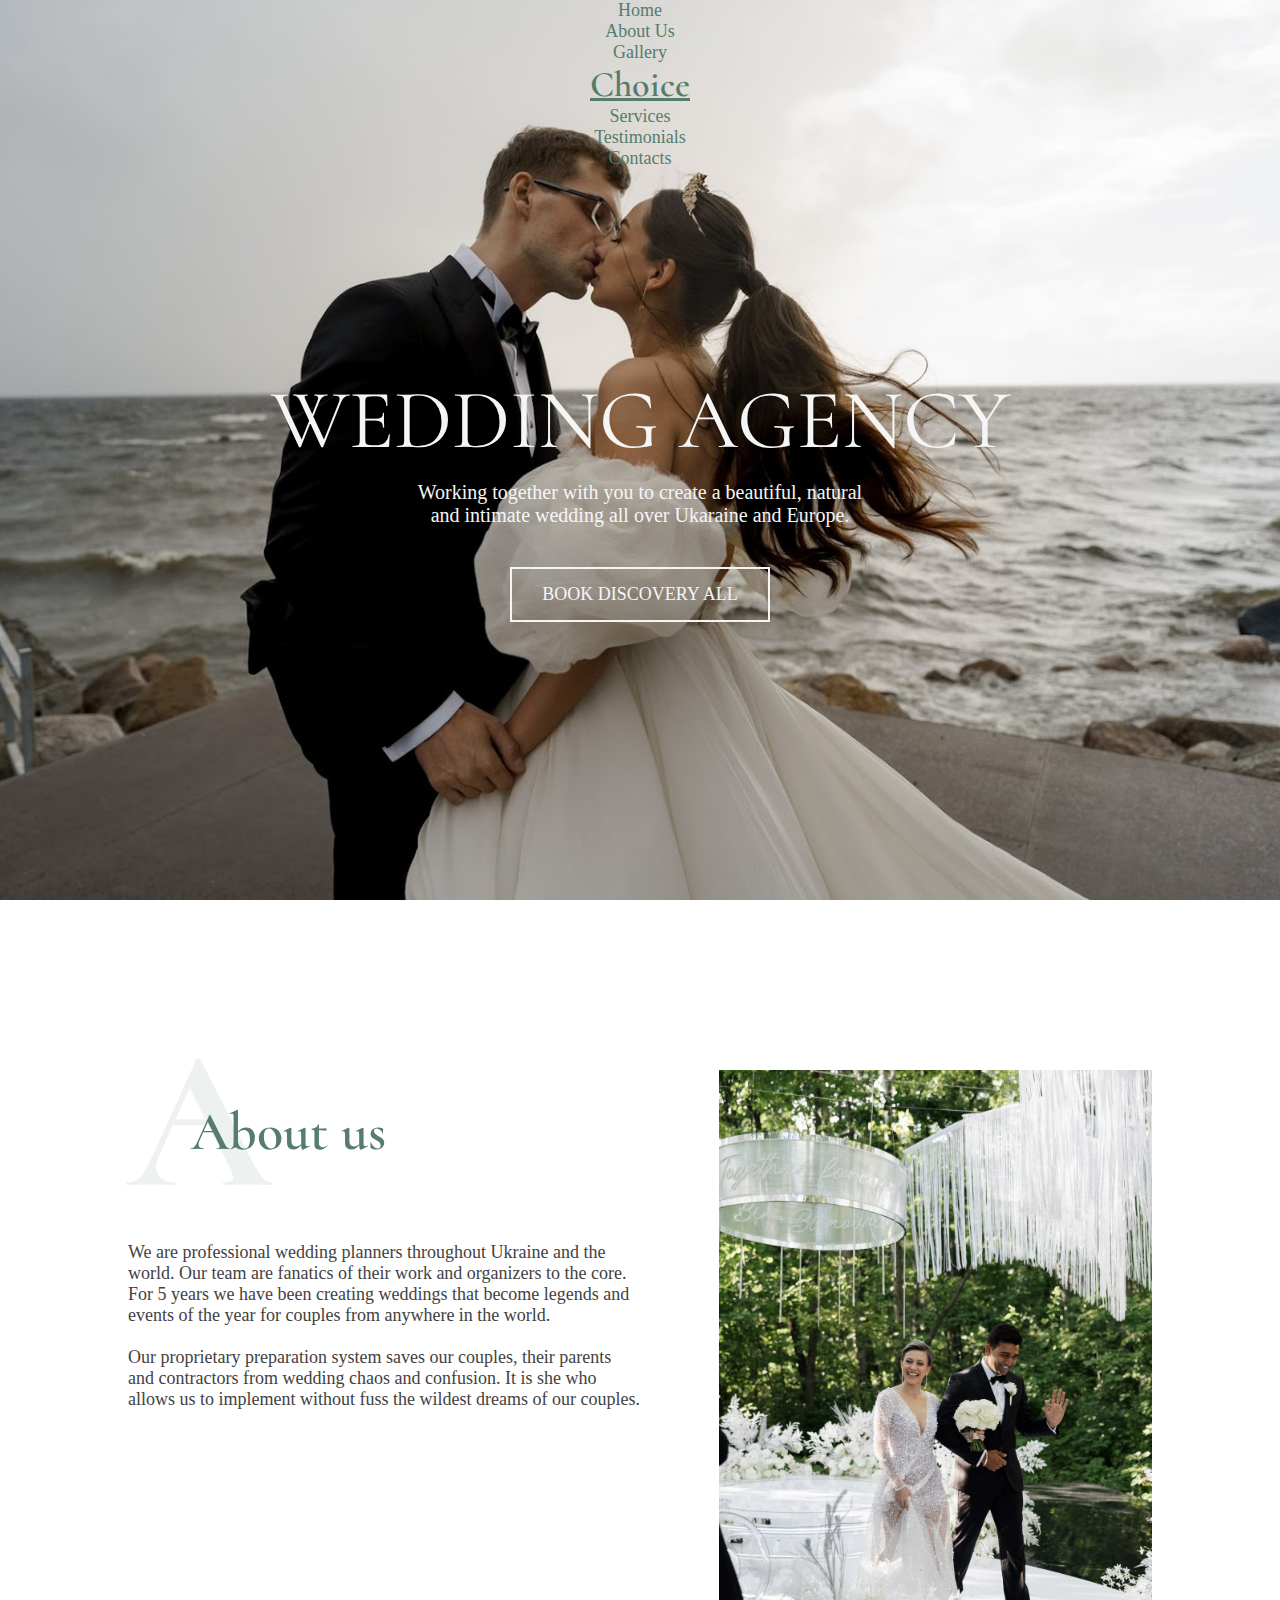
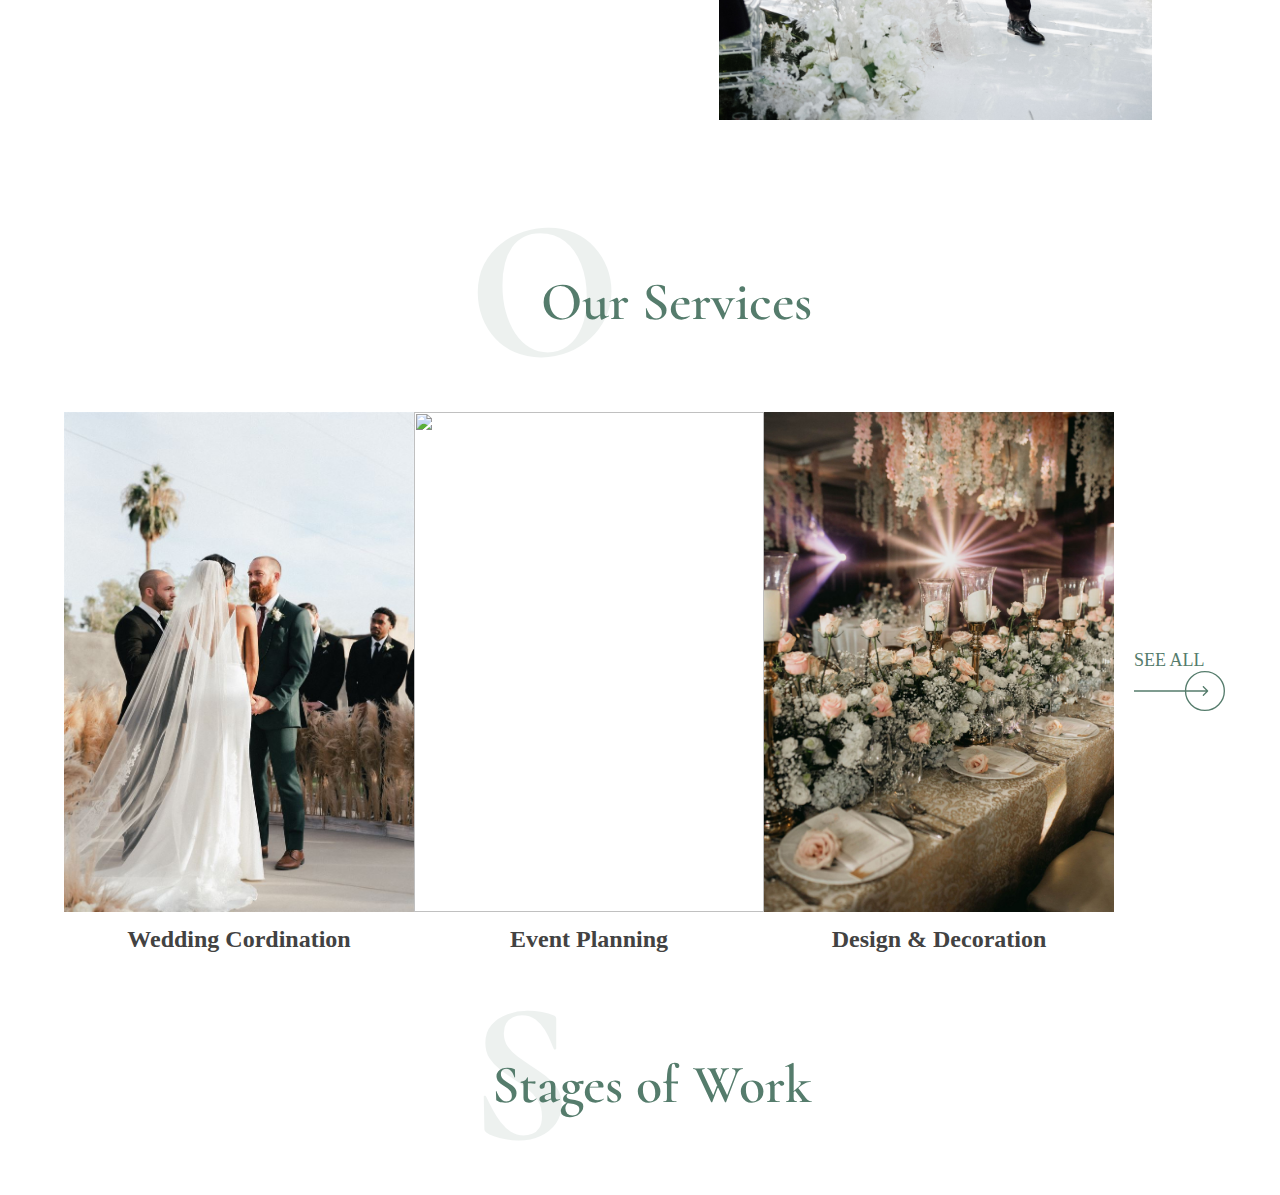
==== index.html @ e8339a35 "services section added" ====
<!DOCTYPE html>
<html lang="en">

<head>
    <meta charset="UTF-8">
    <meta http-equiv="X-UA-Compatible" content="IE=edge">
    <meta name="viewport" content="width=device-width, initial-scale=1.0">
    <link href="https://cdn.jsdelivr.net/npm/bootstrap@5.3.0-alpha2/dist/css/bootstrap.min.css" rel="stylesheet"
        integrity="sha384-aFq/bzH65dt+w6FI2ooMVUpc+21e0SRygnTpmBvdBgSdnuTN7QbdgL+OapgHtvPp" crossorigin="anonymous">
    <!-- Proxima Nova reference. -->
    <link rel="icon" type="image/x-icon" href="images/favicon.ico"> 
    <link href="https://use.typekit.net/emv3zbo.css" rel="stylesheet" crossorigin="anonymous">
    <link rel="stylesheet" href="style.css">
    <title>Choice</title>
</head>

<body>

    <!-- -------  Header  ------- -->
    <div class="header">
        <nav class="navbar navbar-expand bg-white d-flex justify-content-around">
            <ul class="navbar-nav ">
                <li class="nav-item"><a href="" class="nav-link">Home</a></li>
                <li class="nav-item"><a href="" class="nav-link">About Us</a></li>
                <li class="nav-item"><a href="" class="nav-link">Gallery</a></li>
            </ul>
            <a href="" class="navbar-brand h1 m-0">Choice</a>
            <ul class="navbar-nav">
                <li class="nav-item"><a href="" class="nav-link">Services</a></li>
                <li class="nav-item"><a href="" class="nav-link">Testimonials</a></li>
                <li class="nav-item"><a href="" class="nav-link">Contacts</a></li>
            </ul>
        </nav>
        <div class="textbox">
            <p class="textbox-header">WEDDING AGENCY</p>
            <p class="textbox-p">Working together with you to create a beautiful, natural and intimate wedding all over Ukaraine and Europe.</p>
            <button class="textbox-btn">BOOK DISCOVERY ALL</button>
        </div>
    </div>



    
    <!-- -------  About Us  ------- -->
    <div class="about-us">
        <div class="about-text">
            <div class="about-header">
                <span class="span-h1">A</span>
                <span class="span-text">About us</span>
            </div>
            <div class="about-info">
                <p>We are professional wedding planners throughout Ukraine and the world. Our team are fanatics of their work and organizers to the core. For 5 years we have been creating weddings that become legends and events of the year for couples from anywhere in the world.
                    <br><br>Our proprietary preparation system saves our couples, their parents and contractors from wedding chaos and confusion. It is she who allows us to implement without fuss the wildest dreams of our couples.</p>
            </div>
        </div>
        <img src="/images/about-us.jpg">
    </div>


    <!-- -------  Our Services  ------- -->
    <div class="services">
        <div class="services-text ">
            <div class="services-header">
                <span class="span-h1">O</span>
                <span class="span-text">Our Services</span>
            </div>
        </div>
        <div class="services-types">
            <div class="services-cols">
                <img class="services-img" src="images/cordination.jpg">
                <p>Wedding Cordination</p>
            </div>
            <div class="services-cols">
                <img class="services-img" src="images/eventplan.jpg">
                <p>Event Planning</p>
            </div>
            <div class="services-cols">
                <img class="services-img" src="images/decor.jpg">
                <p>Design & Decoration</p>
            </div>
            <div class="services-cols">
                <div>
                    <a href="">SEE ALL
                    <img class="next-btn" src="images/right-arrow.svg">    
                    </a>
                </div>
            </div>
        </div>
    </div>


    <!-- -------  Work Stages  ------- -->
    <div class="workstages">
        <div class="services-text ">
            <div class="services-header">
                <span class="span-h1">S</span>
                <span class="span-text">Stages of Work</span>
            </div>
        </div>
    </div>

</body>

</html>
---- style.css ----
@import url('https://fonts.googleapis.com/css2?family=Cormorant:ital,wght@0,400;0,500;0,600;1,400&display=swap');

*{
    margin: 0;
    padding: 0;
}

:root{
    --primary-color: #557C6C;
    --secondary-color: #424242;
    --primary-font: Cormorant;
    --secondary-font: proxima nova;

}

.header{
    width: 100%;
    background-image: url(images/banner.jpg);
    background-color: whitesmoke;
    min-height: 100vh;
    background-position: center;
    background-size: cover;
    /* position: absolute; */
}

.navbar{
    text-align: center;
    padding-top: 0;
    padding-bottom: 0;
}

.navbar-brand{
    font-family: var(--primary-font);
    font-size: 36px;
    font-weight: 600;
    color: var(--primary-color);
}

.nav-item{
    padding-left: 30px;
    padding-right: 30px;
}

.nav-link{
    text-decoration: none;
    font-size: 18px;
    font-weight: 500;
    color: var(--primary-color);
    font-family: var(--secondary-font);
    padding-left: 0;
    padding-right: 0;
}

.nav-link:hover{
    color: var(--secondary-color);
}

.textbox{
    color: whitesmoke;
    margin-top: 200px;
    text-align: center;
}

.textbox-header{
    font-family: var(--primary-font);
    font-size: 84px;
    margin-bottom: 10px;
}

.textbox-p{
    width: 35%;
    margin: 0 auto;
    font-family: var(--secondary-font);
    font-weight: 400;
    font-size: 20px;
    margin-bottom: 10px;
}

.textbox-btn{
    color: whitesmoke;
    border: 2px solid whitesmoke;
    box-sizing: border-box;
    padding: 15px 30px;
    font-family: var(--secondary-font);
    font-size: 18px;
    background: transparent;
    margin-top: 30px;
    transition: 0.5s ease;
    cursor: pointer;
} 

.textbox-btn:hover{
    background-color: var(--primary-color);
    border: var(--primary-color);
    box-shadow: none;
}

.about-us{
    width: 80%;
    margin: auto;
    padding-top: 100px;
    display: flex;
    justify-content: space-between;
}

.about-text{
    width: 50%;
}

.about-us img{
    height: 650px;
    width: auto;
    margin-top: 70px;
}


.about-header{
    display: flex;
    align-items: center;
}

.span-h1{
    margin-bottom: 0;
    font-family: var(--primary-font);
    color: var(--primary-color);
    font-size: 200px;
    font-weight: bold;
    position: relative;
    margin: 0;
    opacity: 0.1;
}

.span-text{
    font-family: var(--primary-font);
    font-size: 54px;
    font-weight: 600;
    color: var(--primary-color);
    margin-left: -80px;
    padding-top: 20px;
}

.about-info{
    font-family: var(--secondary-font);
    color: var(--secondary-color);
    font-size: 18px;
}




.services{
    width: 90%;
    margin: auto;
    padding-top: 50px;
    text-align: center;
}

.services-text{
    width: 100%;
    /* text-align: center;
    /* margin: auto;
    display: block; */ 
}

.services-header{
    display: flex;
    /* text-align: center;  */
    align-items: center;
    justify-content: center;
}

.services-types{
    display: flex;
    align-items: center;
    justify-content: space-between;
}

.services-cols p{
    margin-top: 10px;
    font-size: 24px;
    font-weight: 600;
    color: var(--secondary-color);
    font-family: var(--secondary-font);
}

.services-img{
    height: 500px;
    width: 350px;
}

.services-cols div{
    display: flex;
    align-items: center;
    justify-content: space-between;
    transition: 1s;
}

.services-cols div a{
    text-decoration: none;
    font-family: var(--secondary-color);
    font-weight: 500;
    color: var(--primary-color);
    font-size: 18px;
    margin: 0;
}

.next-btn{
    height: 40px;
    padding-left: 20px;
}
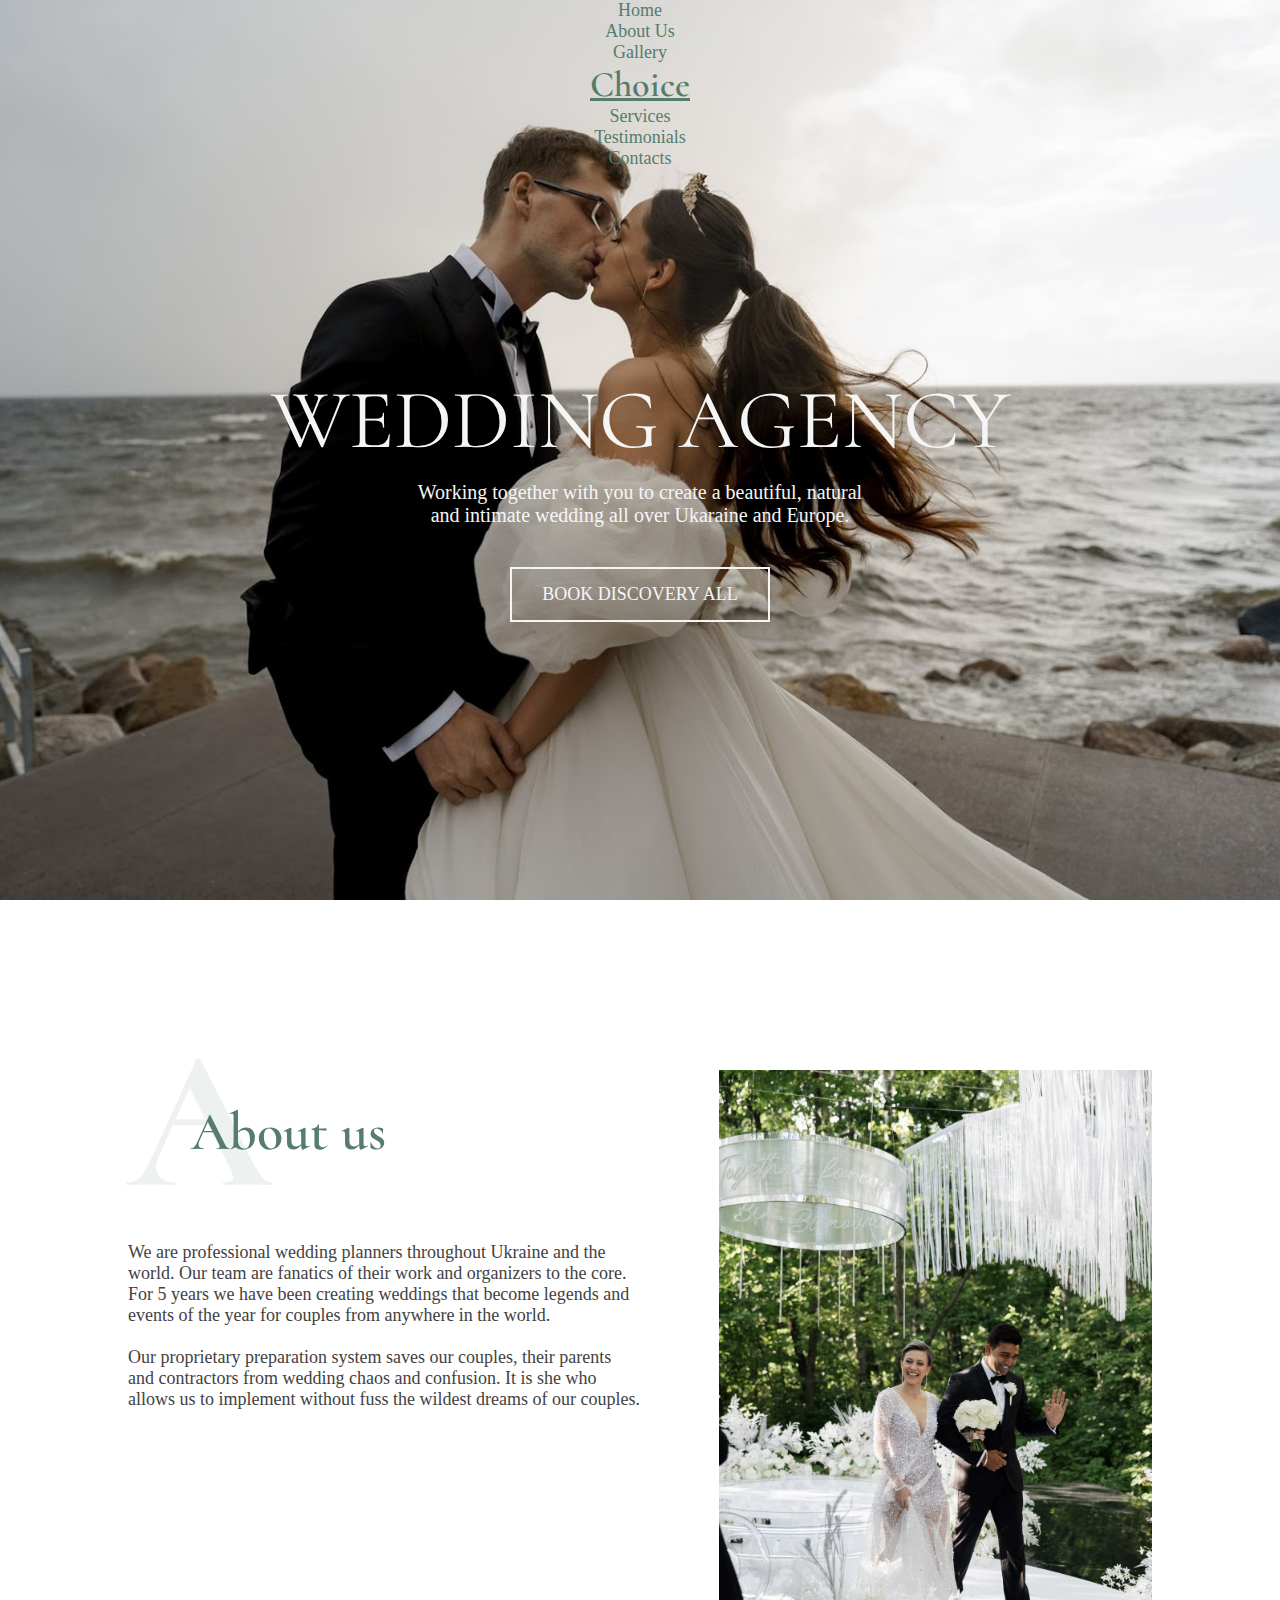
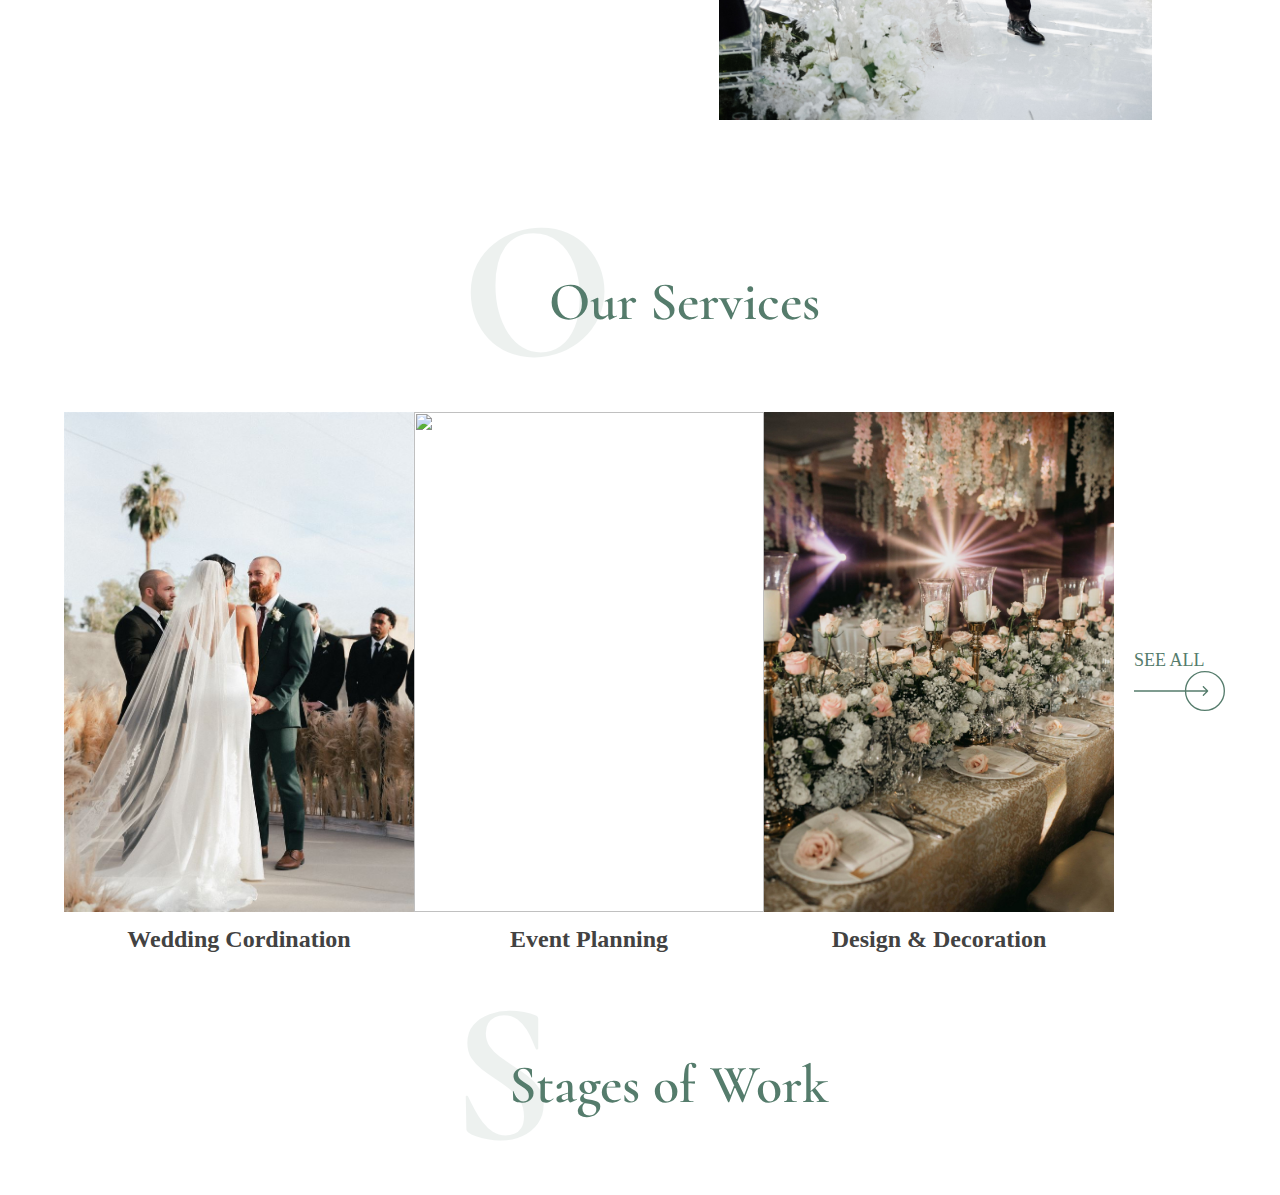
==== commit 5ed82d2f: "service section updated" ====
--- a/index.html
+++ b/index.html
@@ -62,7 +62,7 @@
         <div class="services-text ">
             <div class="services-header">
                 <span class="span-h1">O</span>
-                <span class="span-text">Our Services</span>
+                <span class="services-span-text">Our Services</span>
             </div>
         </div>
         <div class="services-types">
@@ -94,7 +94,7 @@
         <div class="services-text ">
             <div class="services-header">
                 <span class="span-h1">S</span>
-                <span class="span-text">Stages of Work</span>
+                <span class="workstage-span-text">Stages of Work</span>
             </div>
         </div>
     </div>
--- a/style.css
+++ b/style.css
@@ -169,6 +169,15 @@
     justify-content: center;
 }
 
+.services-span-text{
+    font-family: var(--primary-font);
+    font-size: 54px;
+    font-weight: 600;
+    color: var(--primary-color);
+    margin-left: -65px;
+    padding-top: 20px;
+}
+
 .services-types{
     display: flex;
     align-items: center;
@@ -210,3 +219,12 @@
 }
 
 
+
+.workstage-span-text{
+    font-family: var(--primary-font);
+    font-size: 54px;
+    font-weight: 600;
+    color: var(--primary-color);
+    margin-left: -45px;
+    padding-top: 20px;
+}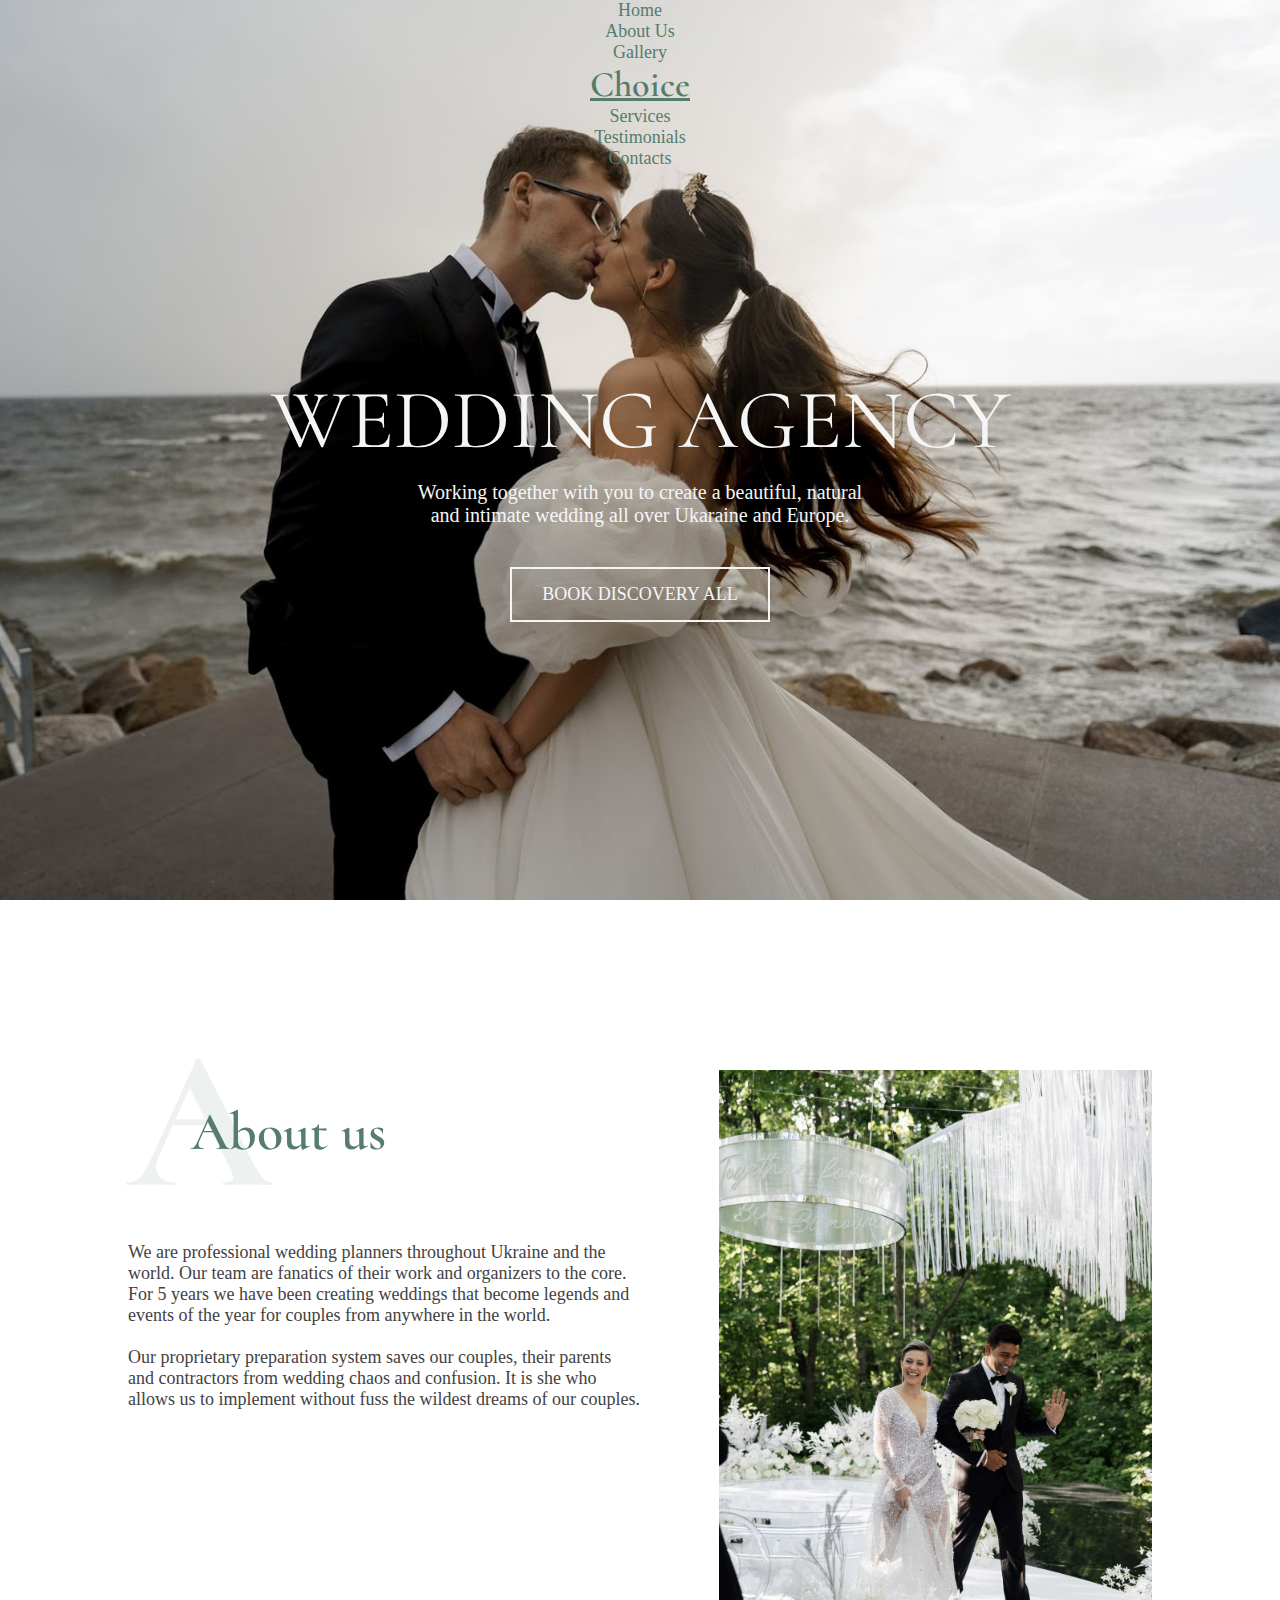
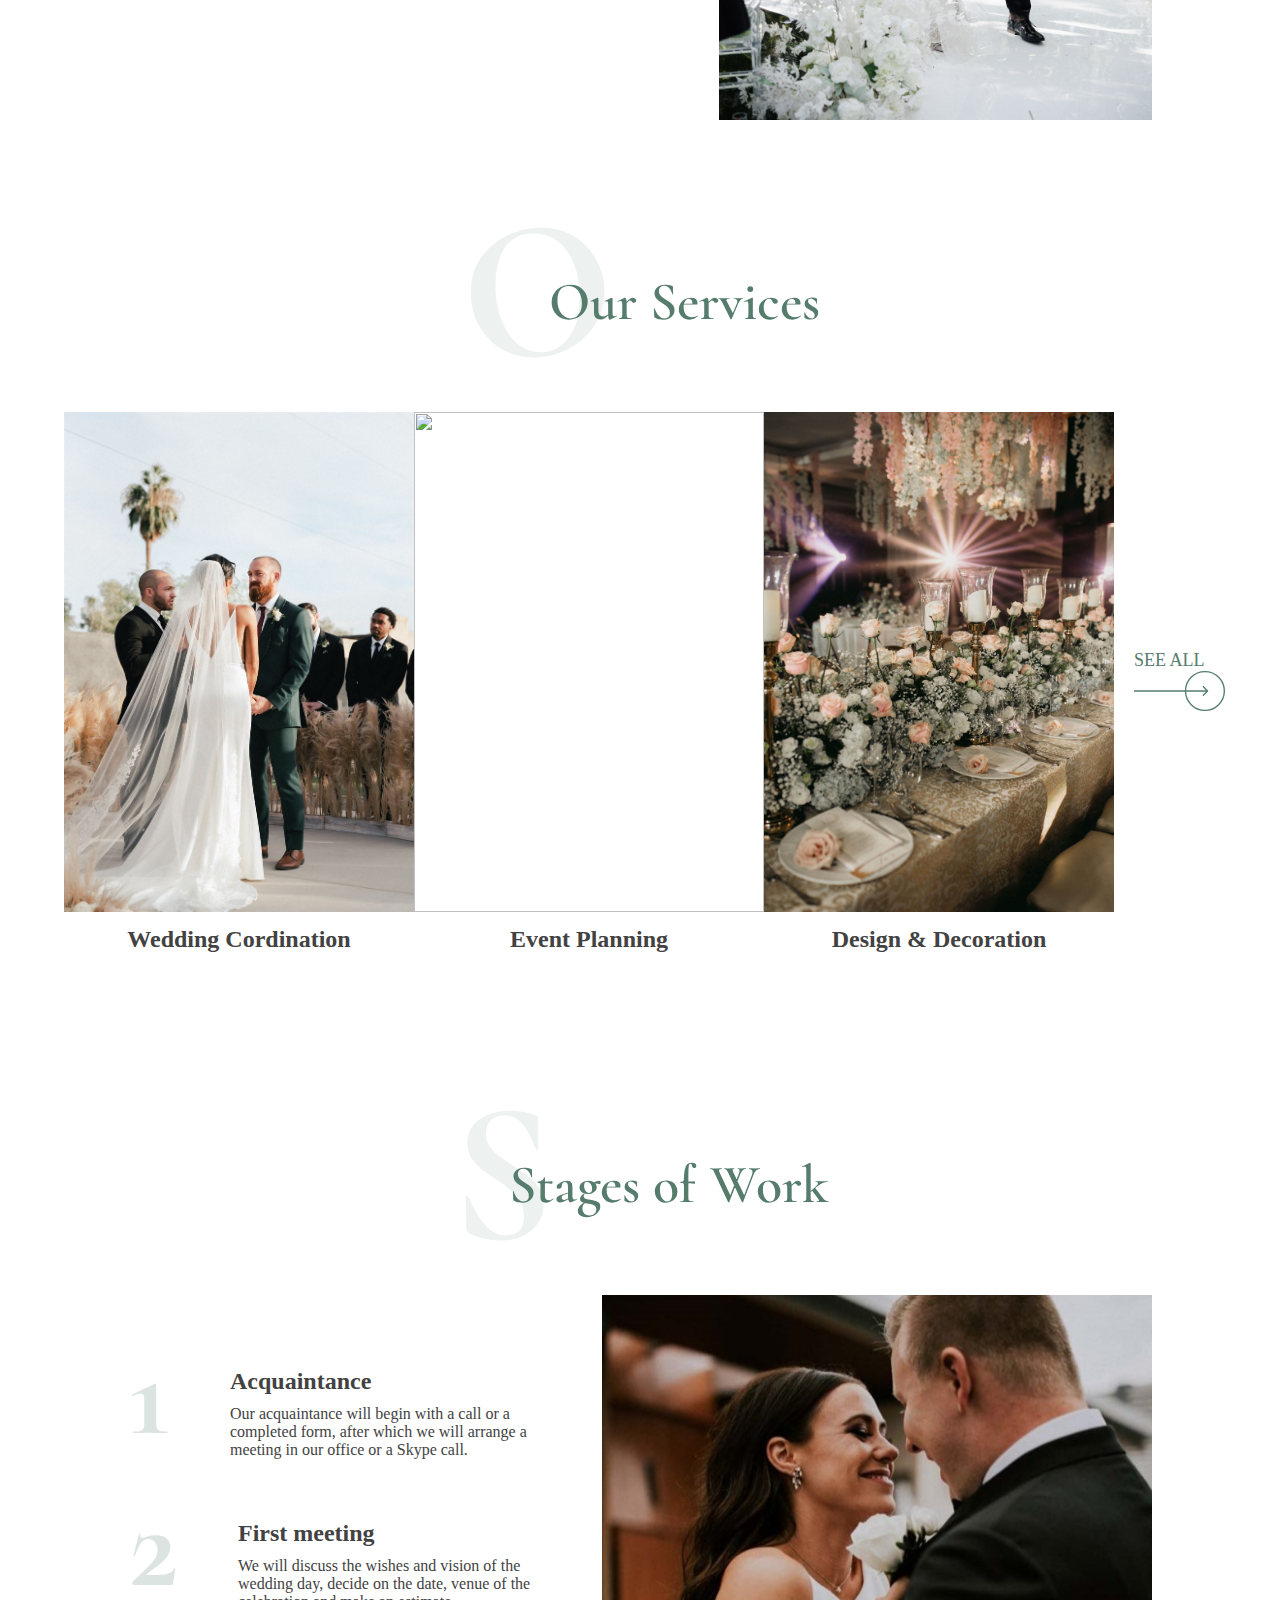
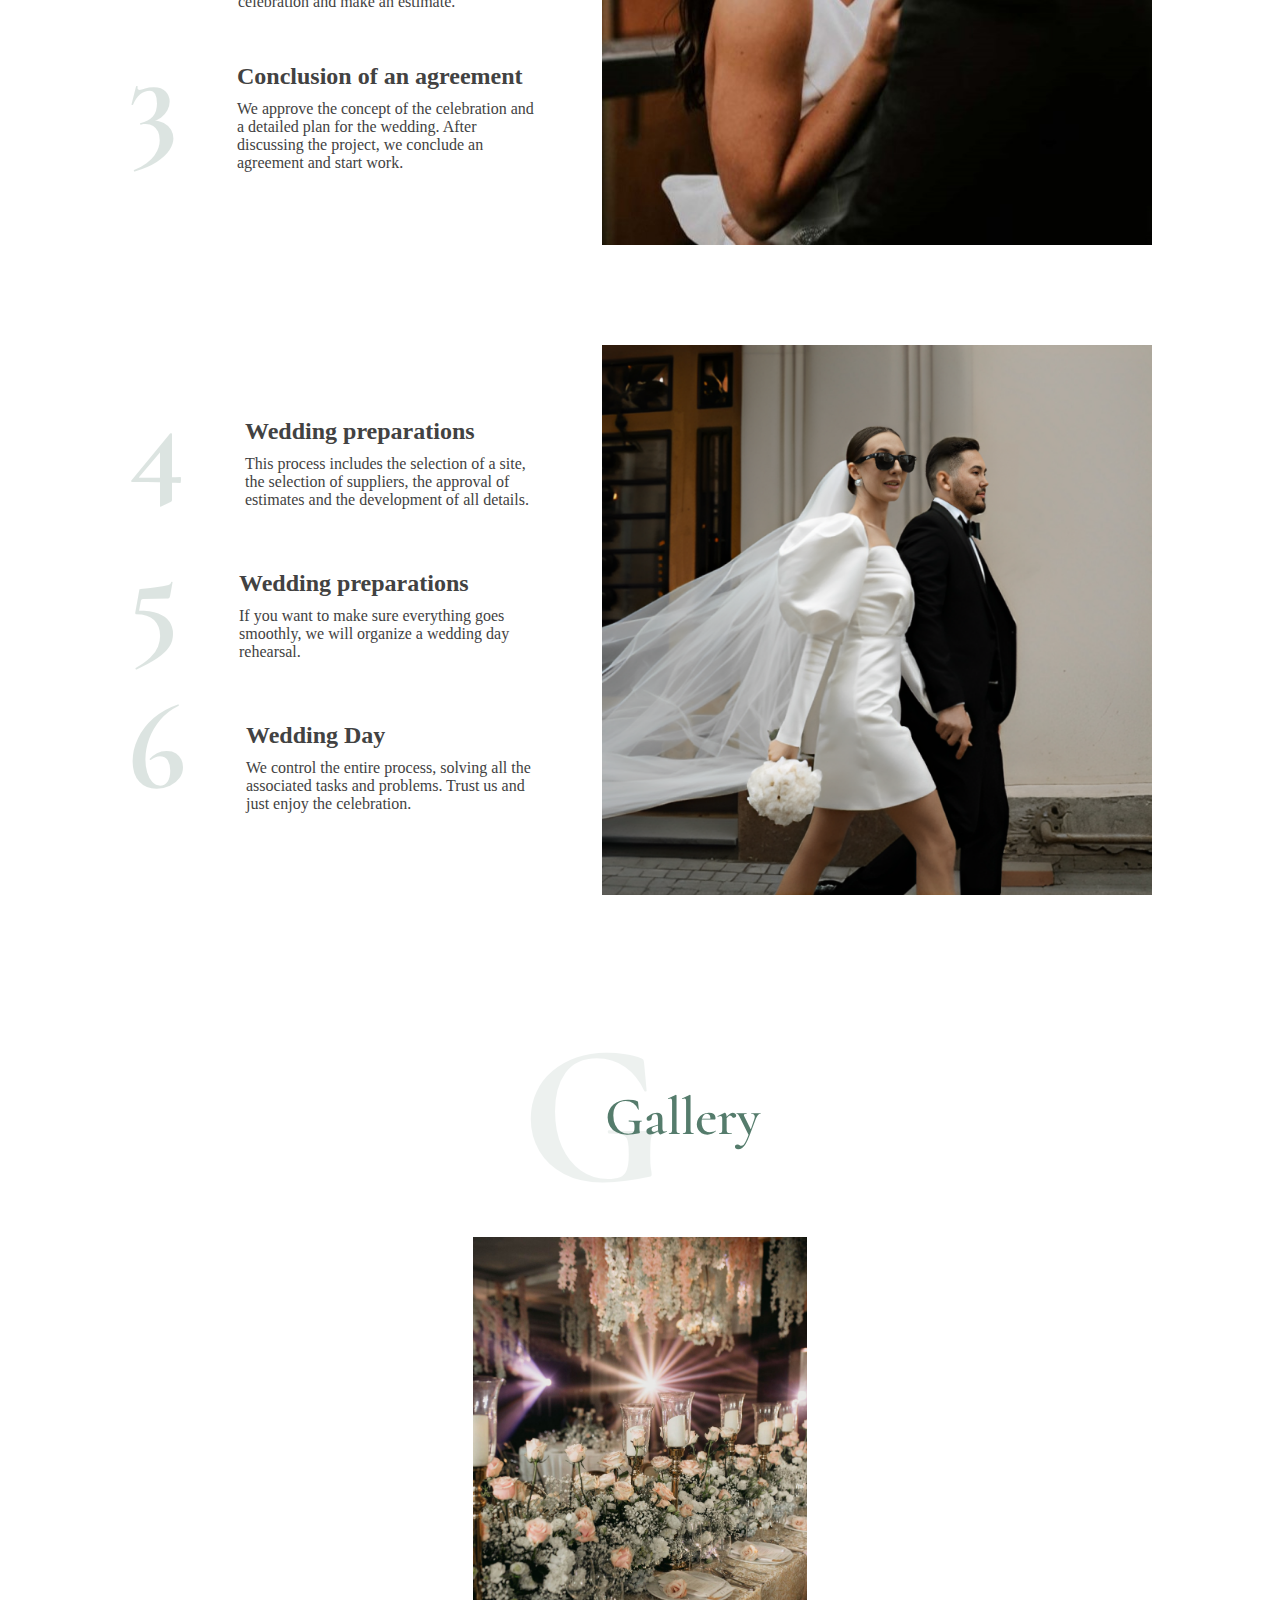
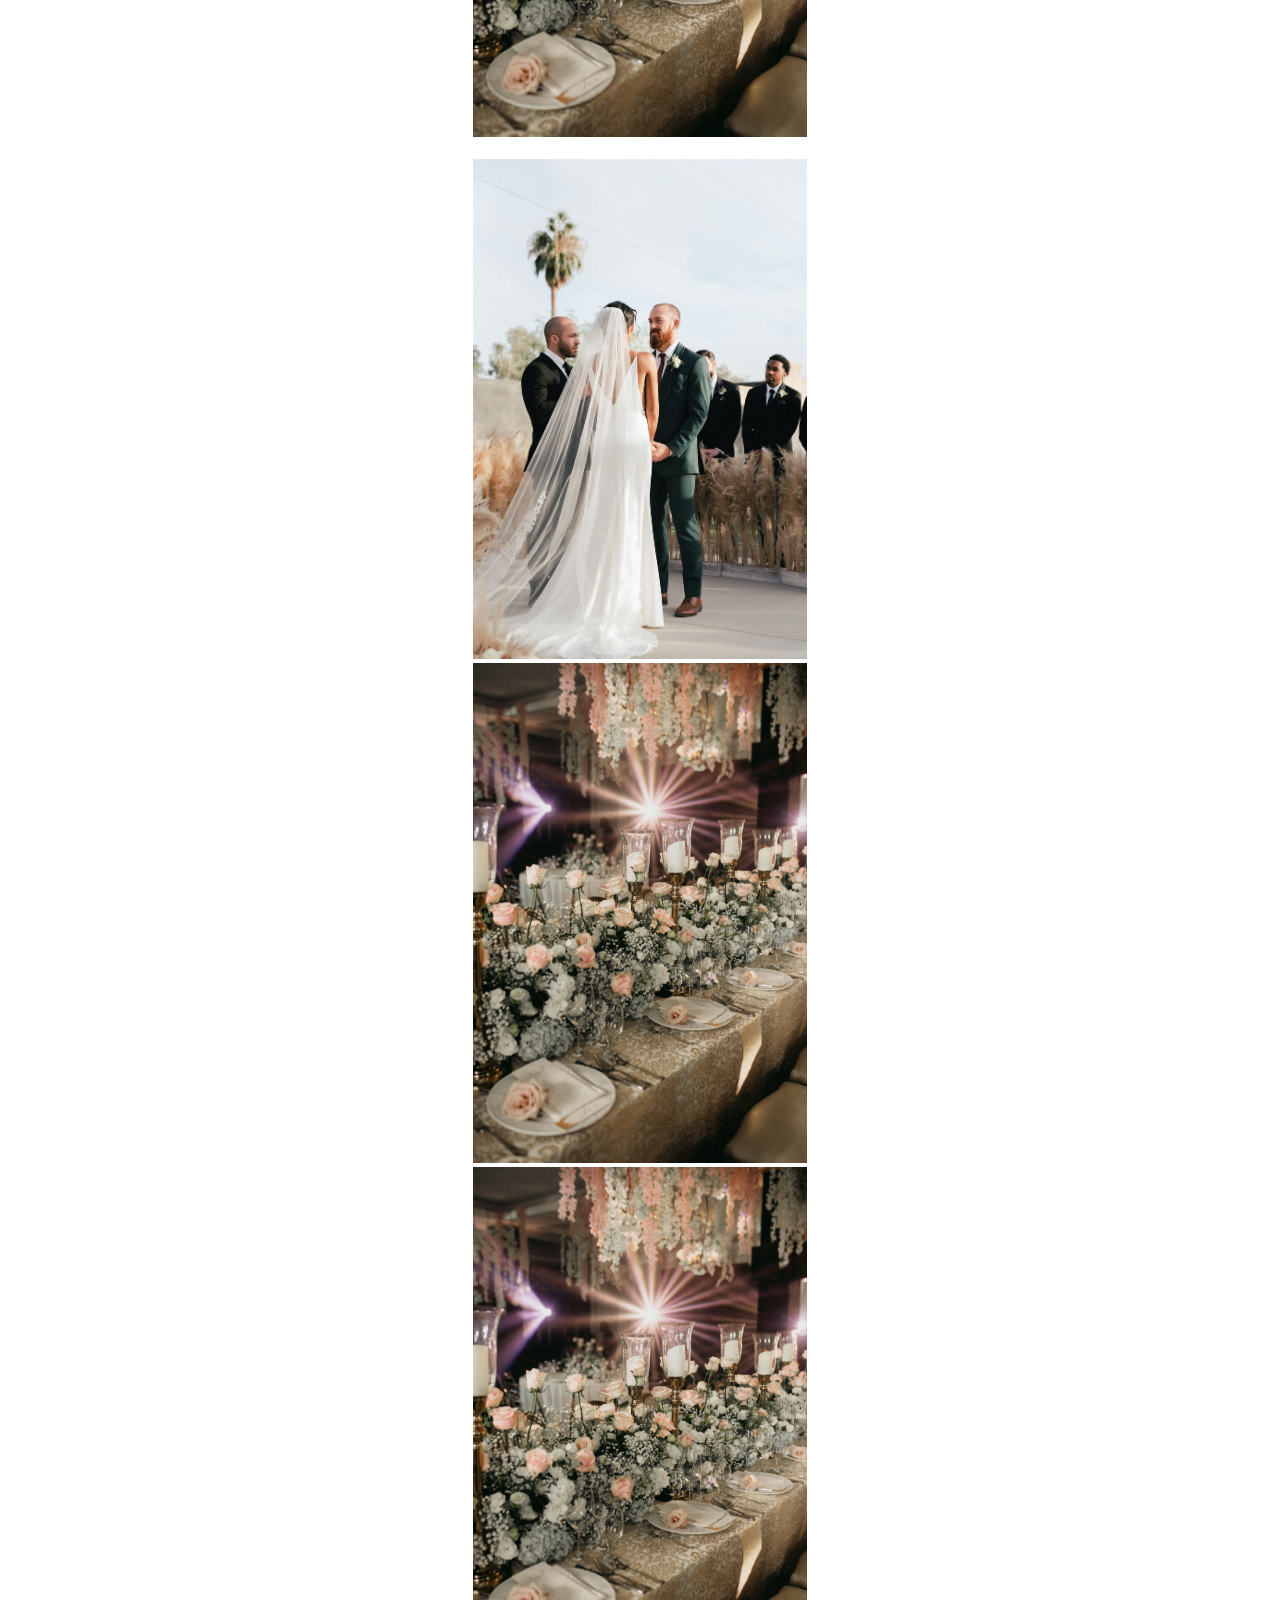
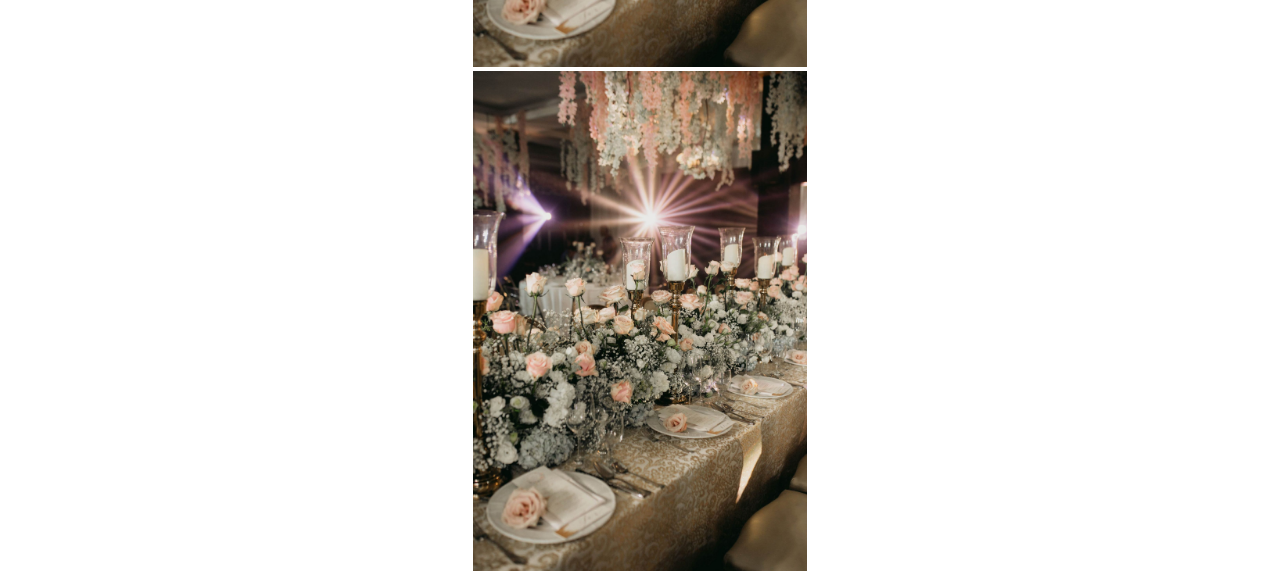
==== commit 2b9f0ae0: "work stages added" ====
--- a/index.html
+++ b/index.html
@@ -57,6 +57,7 @@
     </div>
 
 
+
     <!-- -------  Our Services  ------- -->
     <div class="services">
         <div class="services-text ">
@@ -91,12 +92,104 @@
 
     <!-- -------  Work Stages  ------- -->
     <div class="workstages">
-        <div class="services-text ">
-            <div class="services-header">
+        <div class="workstage-text ">
+            <div class="workstage-header">
                 <span class="span-h1">S</span>
                 <span class="workstage-span-text">Stages of Work</span>
             </div>
+            <div class="workstage-type1">
+                <div class="stage-col">
+                    <div class="stage-row">
+                        <p class="stage-no">1</p>
+                        <div>
+                            <p class="stage-title">Acquaintance</p>
+                            <p class="stage-text">Our acquaintance will begin with a call or a completed form, after which we will arrange a meeting in our office or a Skype call.</p>
+                        </div>    
+                    </div>
+                    <div class="stage-row">
+                        <p class="stage-no">2</p>
+                        <div>
+                            <p class="stage-title">First meeting</p>
+                            <p class="stage-text">We will discuss the wishes and vision of the wedding day, decide on the date, venue of the celebration and make an estimate.</p>
+                        </div>    
+                    </div>
+                    <div class="stage-row">
+                        <p class="stage-no">3</p>
+                        <div>
+                            <p class="stage-title">Conclusion of an agreement</p>
+                            <p class="stage-text">We approve the concept of the celebration and a detailed plan for the wedding. After discussing the project, we conclude an agreement and start work.</p>
+                        </div>    
+                    </div>
+                </div>    
+                <img class="workstage-img" src="images/stage1.jpg">            
+            </div>
+
+            <div class="workstage-type2">  
+                <div class="stage-col">
+                    <div class="stage-row ">
+                        <p class="stage-no">4</p>
+                        <div>
+                            <p class="stage-title">Wedding preparations</p>
+                            <p class="stage-text">This process includes the selection of a site, the selection of suppliers, the approval of estimates and the development of all details.</p>
+                        </div>    
+                    </div>
+                    <div class="stage-row">
+                        <p class="stage-no">5</p>
+                        <div>
+                            <p class="stage-title">Wedding preparations</p>
+                            <p class="stage-text">If you want to make sure everything goes smoothly, we will organize a wedding day rehearsal.</p>
+                        </div>    
+                    </div>
+                    <div class="stage-row">
+                        <p class="stage-no">6</p>
+                        <div>
+                            <p class="stage-title">Wedding Day</p>
+                            <p class="stage-text">We control the entire process, solving all the associated tasks and problems. Trust us and just enjoy the celebration.</p>
+                        </div>    
+                    </div>
+                </div>        
+                <img class="workstage-img float-start" src="images/stage2.png">
+            </div>
+            
         </div>
+    </div>
+
+
+
+
+    <!-- -------  Gallery  ------- -->
+    <div class="gallery">
+        <div class="gallery-text ">
+            <div class="gallery-header">
+                <span class="span-h1">G</span>
+                <span class="gallery-span-text">Gallery</span>
+            </div>
+            <div class="container">
+                <div class="row">
+                    <div class="col">
+                        <img src="images/decor.jpg" alt="">
+                    </div>
+                    <div class="col">
+                        <img src="images/eventplan.jpg" alt="">
+                    </div>
+                    <div class="col">
+                        <img src="images/cordination.jpg" alt="">
+                    </div>
+                </div>
+                <div class="row">
+                    <div class="col">
+                        <img src="images/decor.jpg" alt="">
+                    </div>
+                    <div class="col">
+                        <img src="images/decor.jpg" alt="">
+                    </div>
+                    <div class="col">
+                        <img src="images/decor.jpg" alt="">
+                    </div>
+                </div>
+            </div>
+        </div>
+        
     </div>
 
 </body>
--- a/style.css
+++ b/style.css
@@ -157,14 +157,10 @@
 
 .services-text{
     width: 100%;
-    /* text-align: center;
-    /* margin: auto;
-    display: block; */ 
 }
 
 .services-header{
     display: flex;
-    /* text-align: center;  */
     align-items: center;
     justify-content: center;
 }
@@ -220,6 +216,22 @@
 
 
 
+
+.workstages{
+    width: 80%;
+    margin: auto;
+    padding-top: 100px;
+    display: flex;
+    justify-content: space-between;
+}
+
+.workstage-header{
+    display: flex;
+    align-items: center;
+    justify-content: center;
+}
+
+
 .workstage-span-text{
     font-family: var(--primary-font);
     font-size: 54px;
@@ -227,4 +239,96 @@
     color: var(--primary-color);
     margin-left: -45px;
     padding-top: 20px;
+}
+
+.workstage-type1{
+    display: flex;
+    align-items: center;
+    justify-content: space-between;
+    margin-top:-50px;
+}
+
+.stage-col{
+    width: 40%;
+}
+
+.stage-row{
+    display: flex;
+    align-items: center;
+}
+
+.stage-no{
+    /* margin-bottom: 0; */
+    font-family: var(--primary-font);
+    color: var(--primary-color);
+    font-size: 125px;
+    margin:0;
+    padding: 0;
+    font-weight: bold;
+    position: relative;
+    margin: 0;
+    opacity: 0.2;
+}
+
+.stage-row div{
+    padding-left: 60px;
+}
+
+.stage-title{
+    padding-top: 40px;
+    margin: 0;
+    font-family: var(--secondary-color);
+    color: var(--secondary-color);
+    font-weight: 600;
+    font-size: 24px;
+}
+
+.stage-text{
+    font-family: var(--secondary-font);
+    color: var(--secondary-color);
+    margin: auto;
+    padding-top: 10px;
+}
+
+
+.workstage-img{
+    height: 550px;
+    width: auto;
+    padding-top: 50px;
+}
+
+.workstage-type2{
+    margin-top: 50px;
+    display: flex;
+    align-items: center;
+    justify-content: space-between;
+}
+
+
+.gallery{
+    width: 80%;
+    margin: auto;
+    padding-top: 100px;
+    display: flex;
+    justify-content: center;
+}
+
+.gallery-header{
+    display: flex;
+    align-items: center;
+    justify-content: center;
+}
+
+
+.gallery-span-text{
+    font-family: var(--primary-font);
+    font-size: 54px;
+    font-weight: 600;
+    color: var(--primary-color);
+    margin-left: -60px;
+}
+
+.col img{
+    height: 500px;
+    width: auto;
 }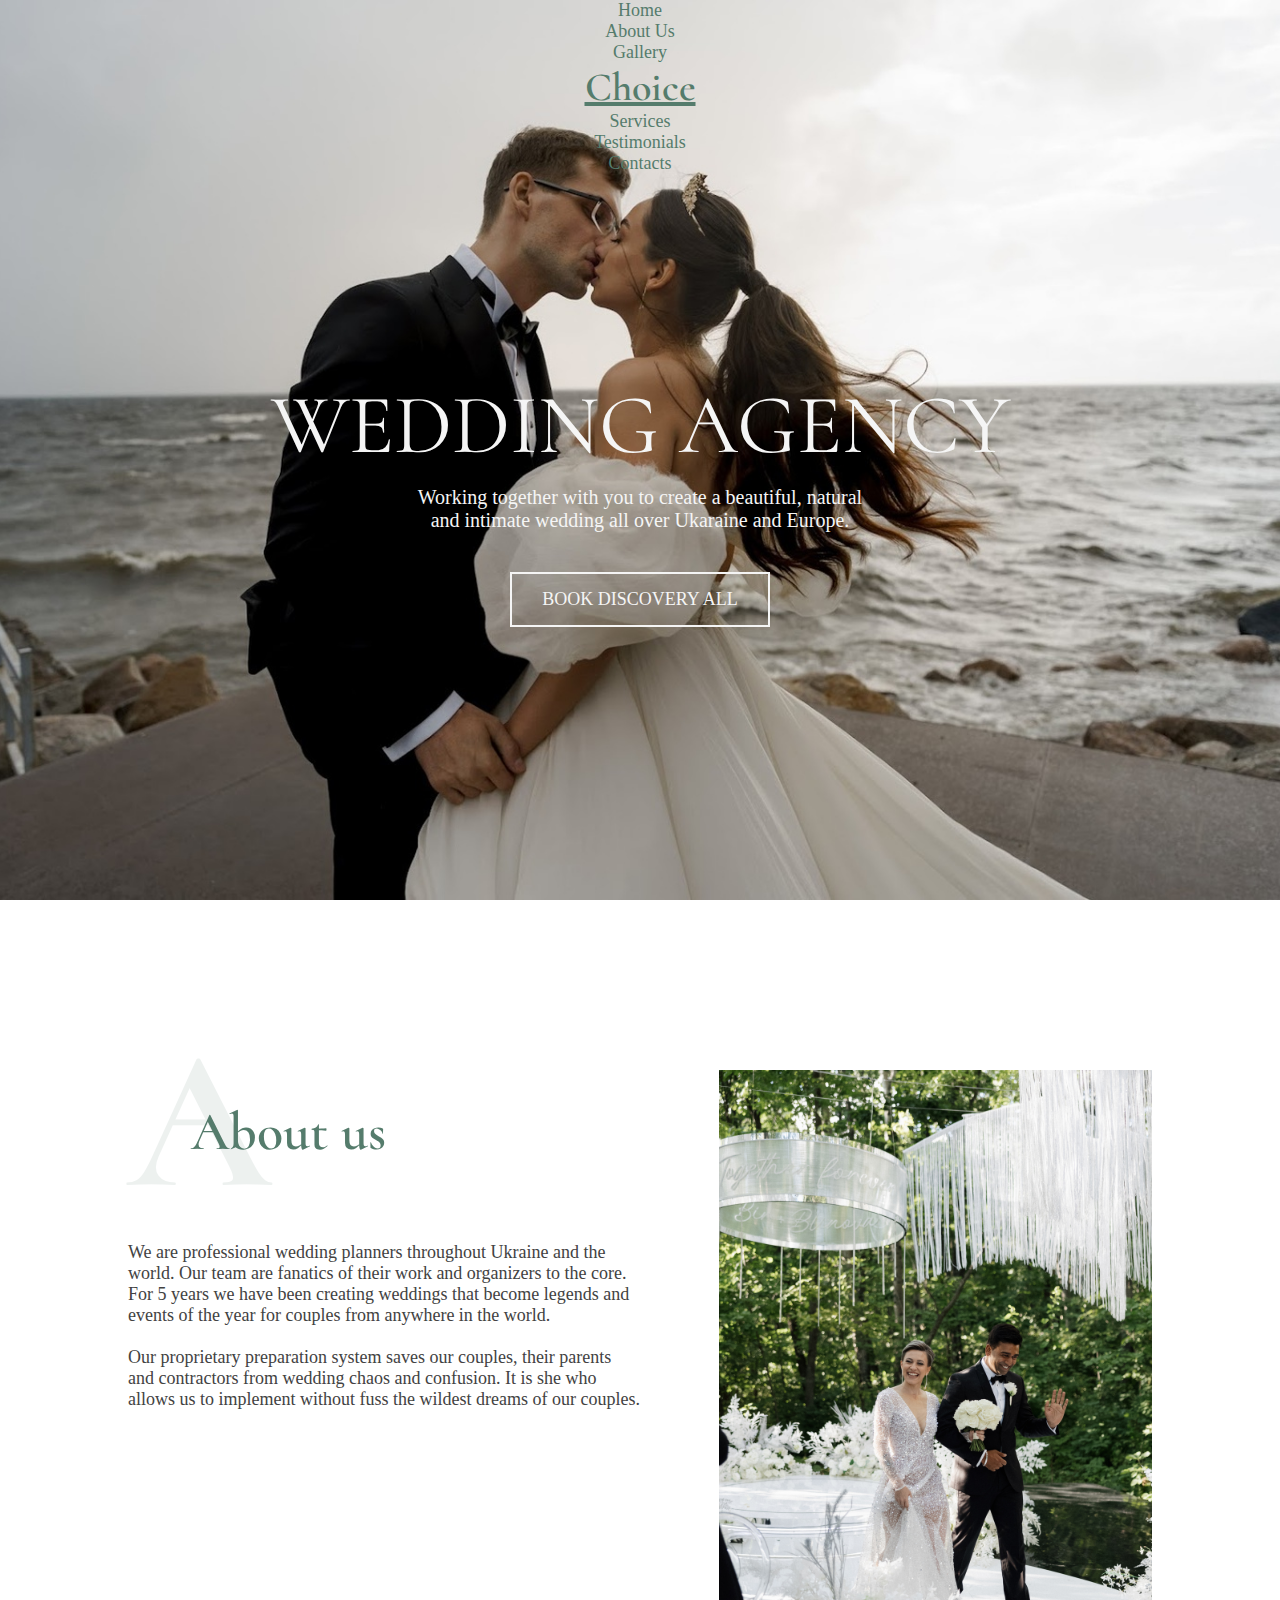
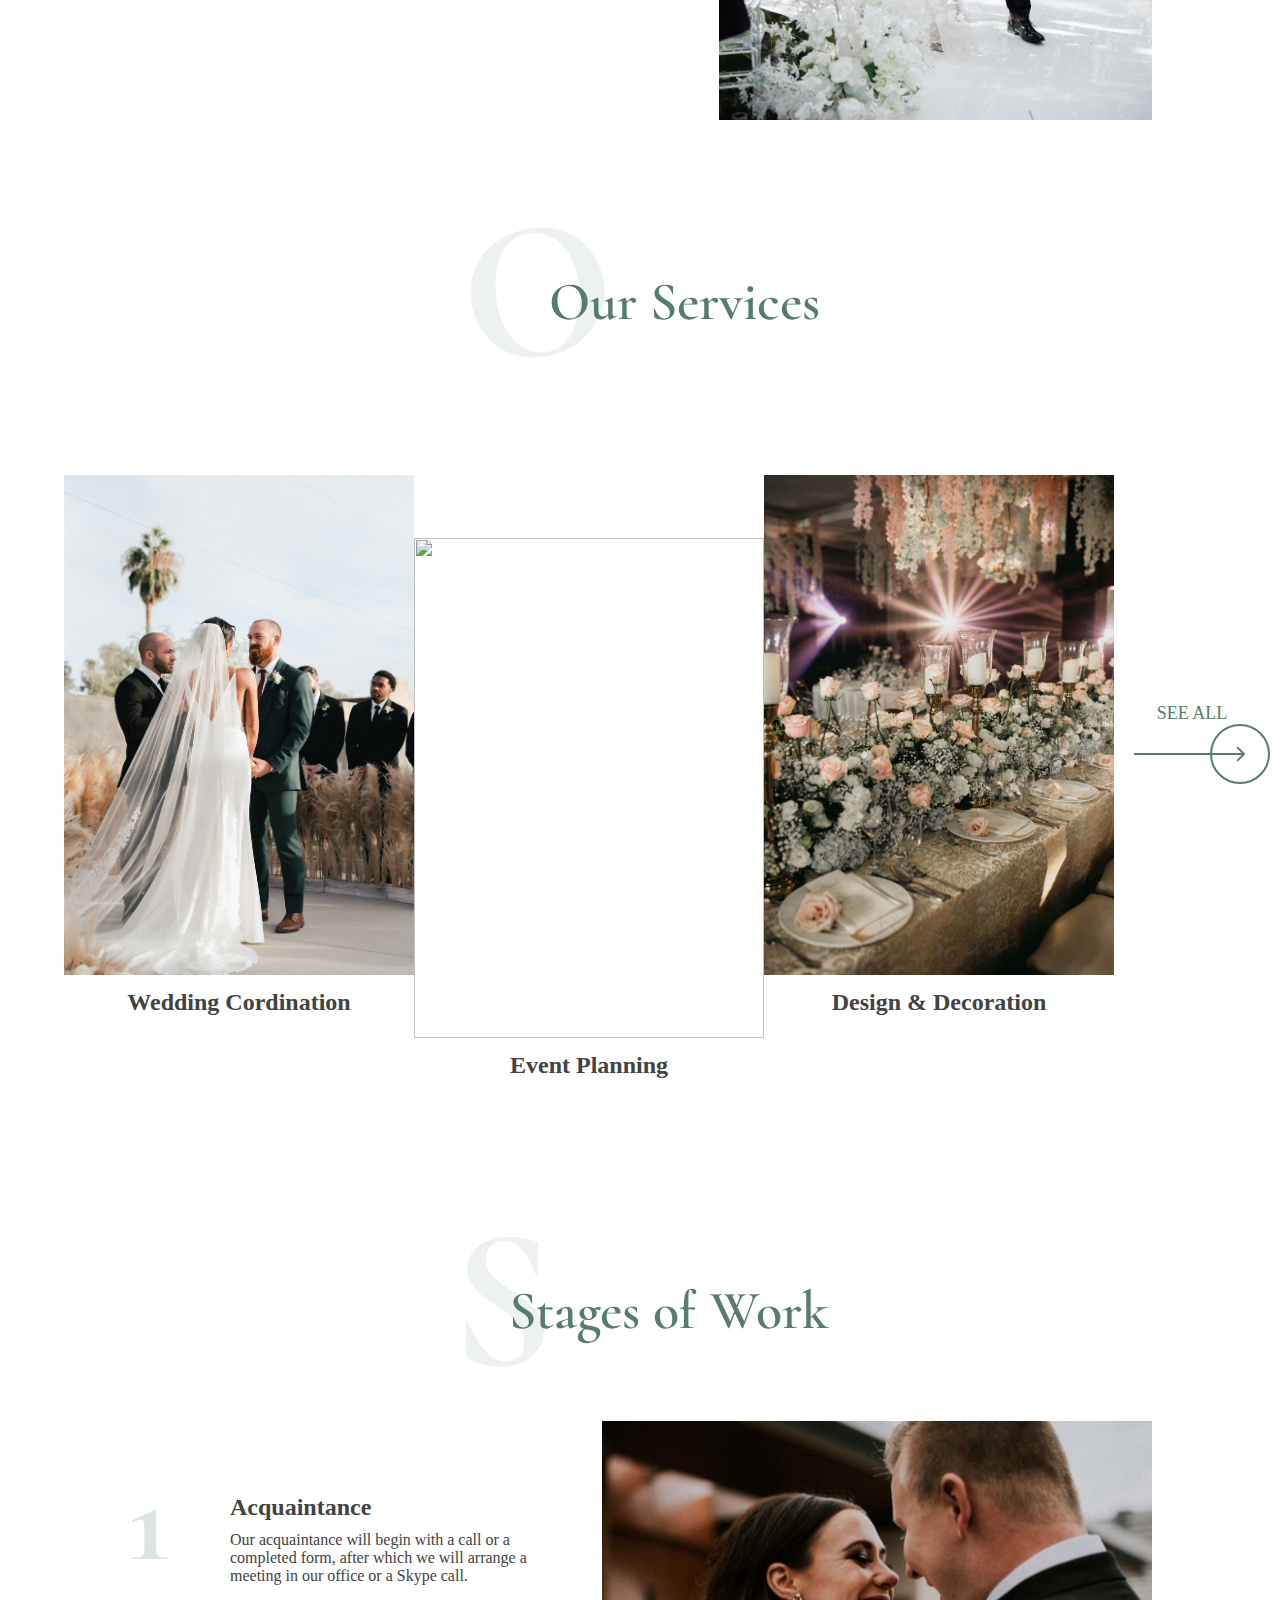
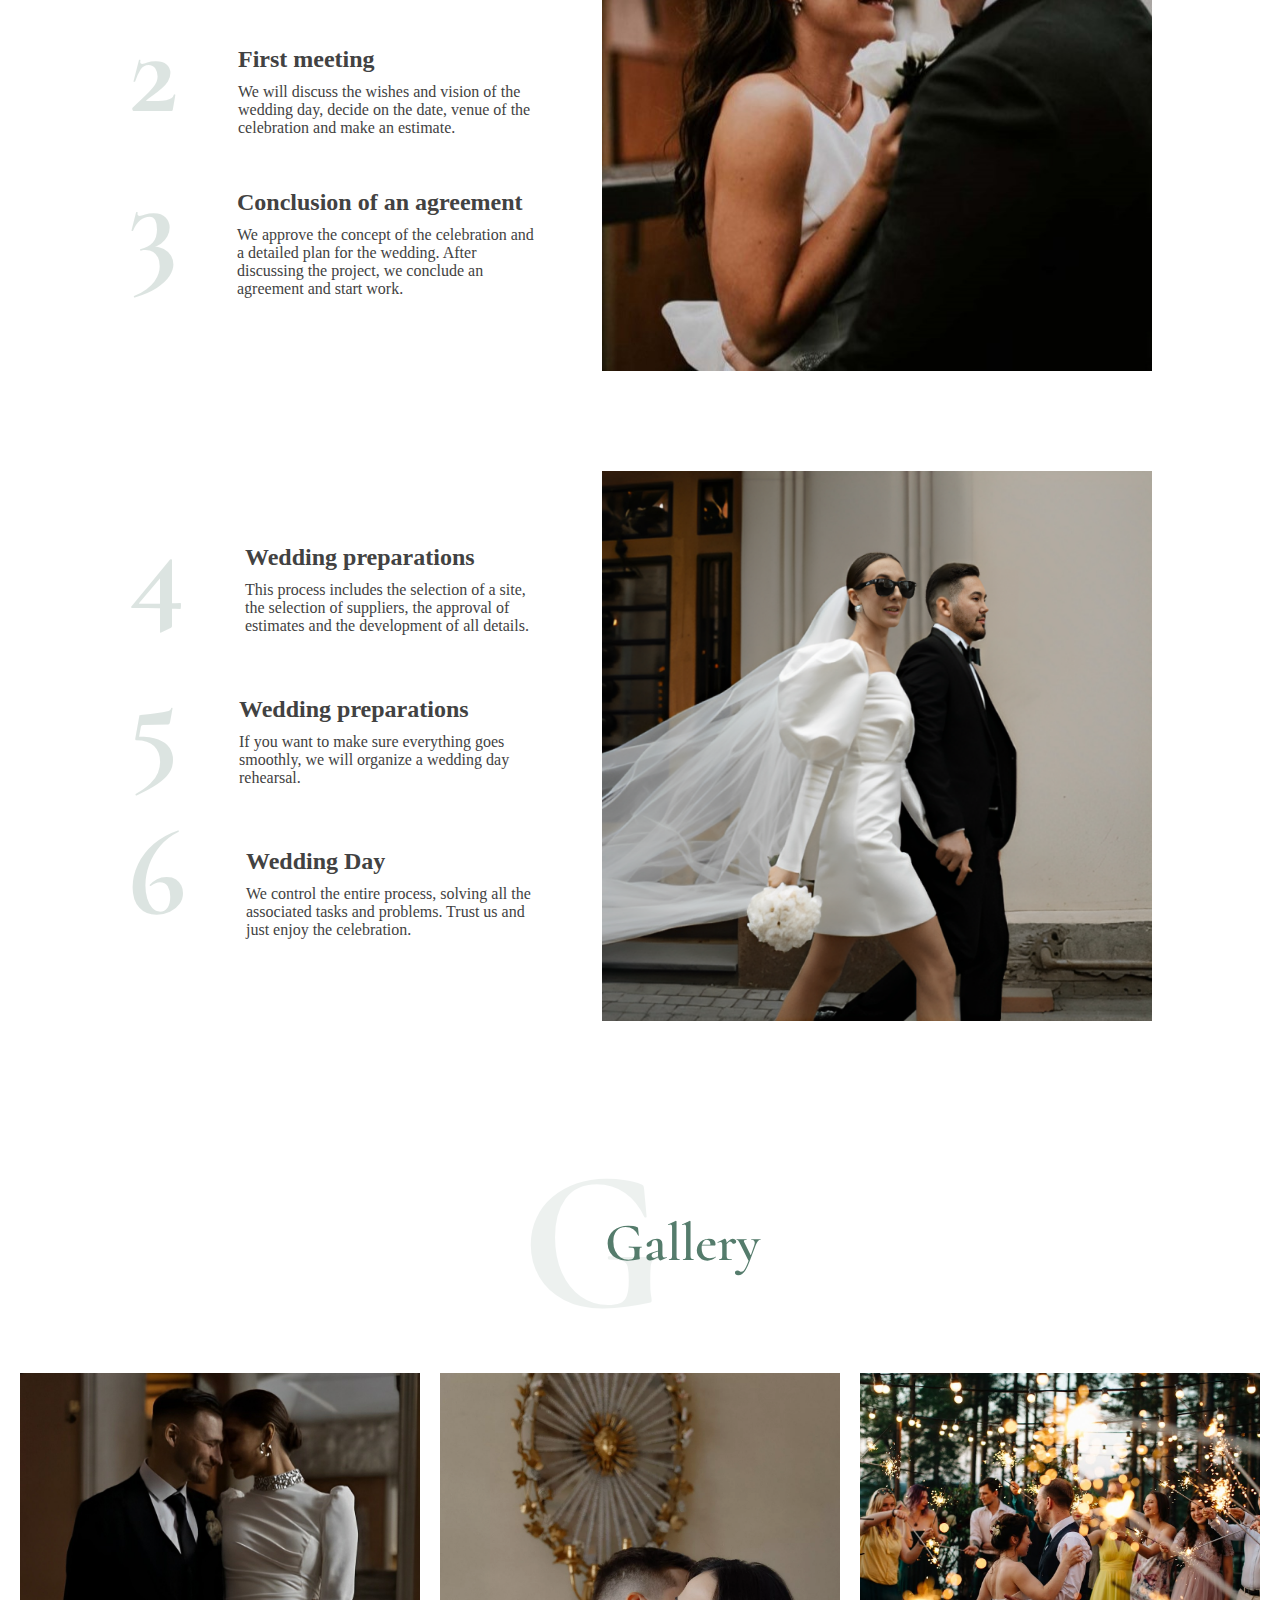
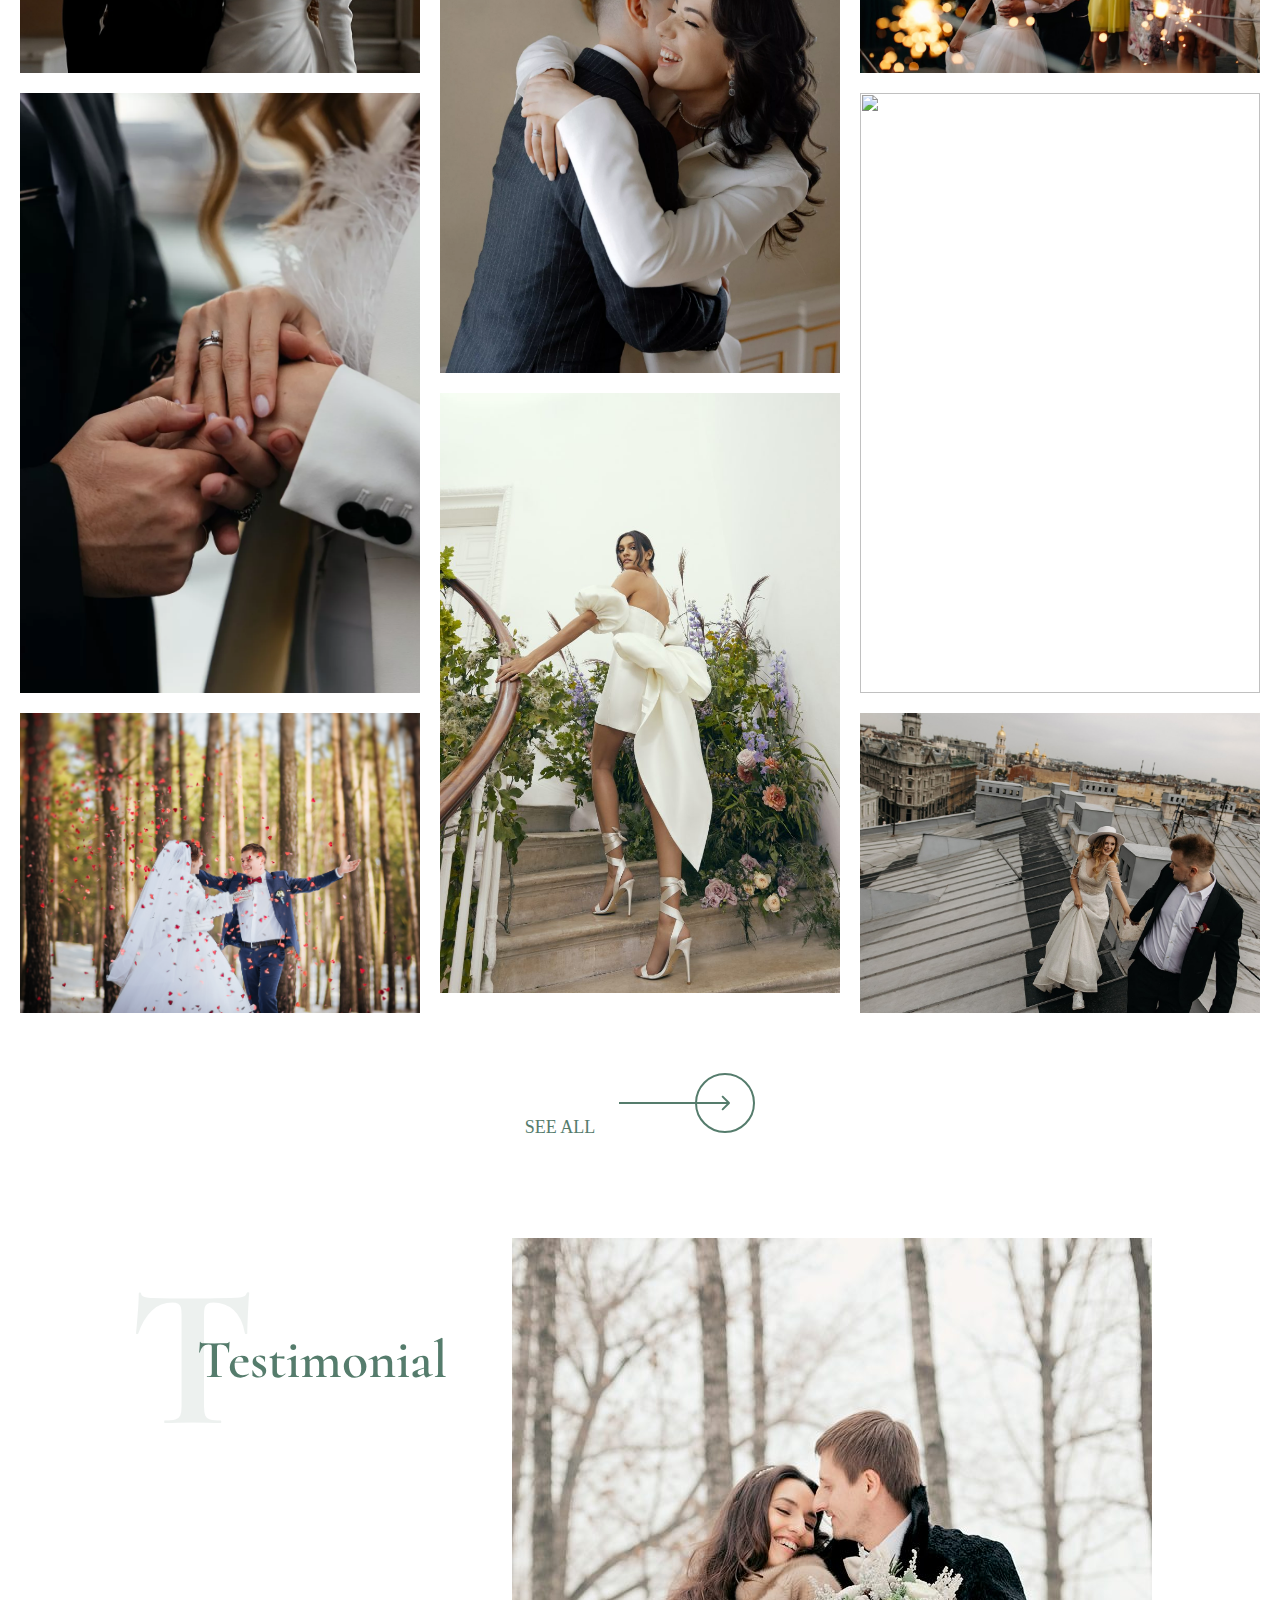
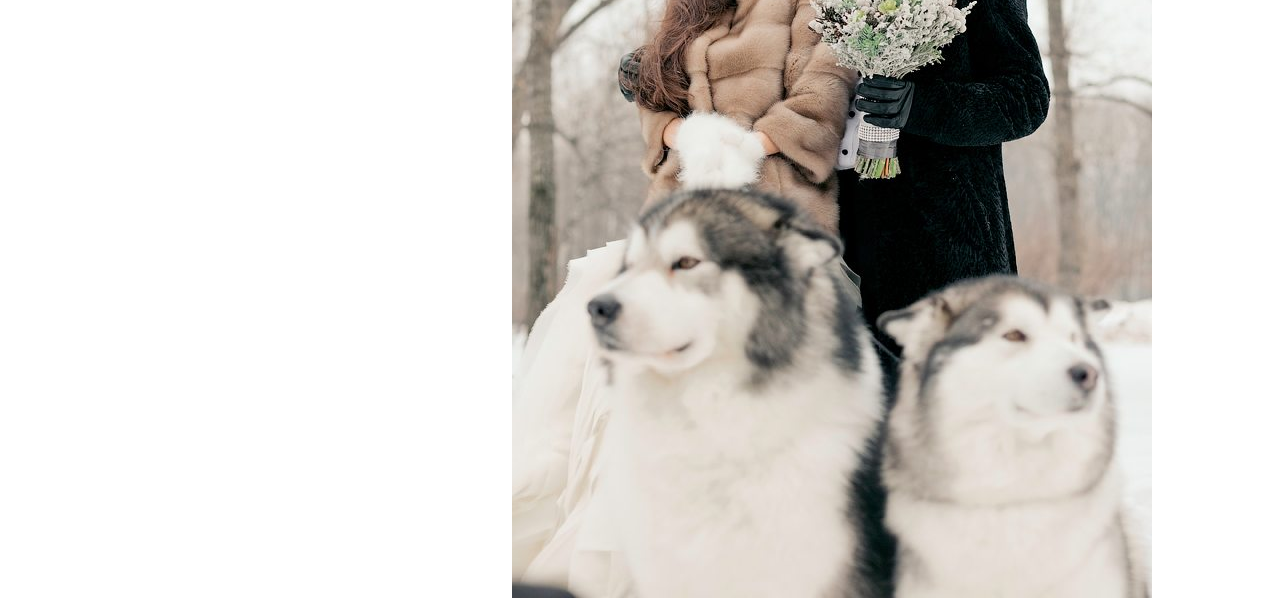
==== commit f5de566d: "gallery completed, testimonial started" ====
--- a/index.html
+++ b/index.html
@@ -72,6 +72,7 @@
                 <p>Wedding Cordination</p>
             </div>
             <div class="services-cols">
+                <span><br><br><br><br><br><br><br></span>
                 <img class="services-img" src="images/eventplan.jpg">
                 <p>Event Planning</p>
             </div>
@@ -80,7 +81,7 @@
                 <p>Design & Decoration</p>
             </div>
             <div class="services-cols">
-                <div>
+                <div class="more-btn">
                     <a href="">SEE ALL
                     <img class="next-btn" src="images/right-arrow.svg">    
                     </a>
@@ -164,32 +165,46 @@
                 <span class="span-h1">G</span>
                 <span class="gallery-span-text">Gallery</span>
             </div>
-            <div class="container">
-                <div class="row">
-                    <div class="col">
-                        <img src="images/decor.jpg" alt="">
-                    </div>
-                    <div class="col">
-                        <img src="images/eventplan.jpg" alt="">
-                    </div>
-                    <div class="col">
-                        <img src="images/cordination.jpg" alt="">
-                    </div>
+            <div class="gallery-img">
+               <div class="img-col">
+                    <img class="landscape" src="images/g1.jpg" alt=""/>
+                    <img class="vertical" src="images/g4.jpg" alt=""/>
+                    <img class="landscape" src="images/g7.jpg" alt=""/>
+               </div>
+               <div class="img-col">
+                    <img class="main-vertical" src="images/g2.jpg" alt=""/>
+                    <img class="main-vertical" src="images/g5.jpg" alt=""/>
                 </div>
-                <div class="row">
-                    <div class="col">
-                        <img src="images/decor.jpg" alt="">
-                    </div>
-                    <div class="col">
-                        <img src="images/decor.jpg" alt="">
-                    </div>
-                    <div class="col">
-                        <img src="images/decor.jpg" alt="">
-                    </div>
+                <div class="img-col">
+                    <img class="landscape" src="images/g3.jpg" alt=""/>
+                    <img class="vertical" src="images/g6.jpg" alt=""/>
+                    <img class="landscape" src="images/g8.jpg" alt=""/>
+               </div>
+            </div>
+            <div class="btn">
+                <div class="more-btn">
+                    <a href="">SEE ALL
+                    <img class="next-btn" src="images/right-arrow.svg">    
+                    </a>
                 </div>
             </div>
         </div>
-        
+    </div>
+
+
+
+
+
+    <!-- -------  Testimonial  ------- -->
+    <div class="testimonial">
+        <div class="testimonail-txt">
+            <div class="gallery-header">
+                <span class="span-h1">T</span>
+                <span class="gallery-span-text">Testimonial</span>
+            </div>
+            
+        </div>
+        <img src="images/testimonoal.jpg" alt="" />
     </div>
 
 </body>
--- a/style.css
+++ b/style.css
@@ -27,11 +27,12 @@
     text-align: center;
     padding-top: 0;
     padding-bottom: 0;
+    /* height: 60px; */
 }
 
 .navbar-brand{
     font-family: var(--primary-font);
-    font-size: 36px;
+    font-size: 40px;
     font-weight: 600;
     color: var(--primary-color);
 }
@@ -200,7 +201,7 @@
     transition: 1s;
 }
 
-.services-cols div a{
+.more-btn a{
     text-decoration: none;
     font-family: var(--secondary-color);
     font-weight: 500;
@@ -209,8 +210,10 @@
     margin: 0;
 }
 
+
+
 .next-btn{
-    height: 40px;
+    height: 60px;
     padding-left: 20px;
 }
 
@@ -328,7 +331,50 @@
     margin-left: -60px;
 }
 
-.col img{
-    height: 500px;
-    width: auto;
+.gallery-img{
+    display: flex;
+    flex-direction: row;
+    gap: 20px;
+}
+
+.img-col img{
+    object-fit: cover;
+    display: flex;
+    flex-direction: column;
+    padding: 10px 0;
+    
+}
+
+.landscape{
+    /* padding: 10px 0; */
+    width: 400px;
+    height: 300px;
+}
+
+.vertical{
+    /* padding: 10px 0; */
+    width: 400px;
+    height: 600px;
+}
+
+.main-vertical{
+    /* padding-top: 10px; */
+    width: 400px;
+    height: 600px;
+}
+
+.btn{
+    display: flex;
+    align-items: center;
+    justify-content: center;
+    padding-top: 50px;
+}
+
+
+.testimonial{
+    width: 80%;
+    margin: auto;
+    padding-top: 100px;
+    display: flex;
+    justify-content: space-between;
 }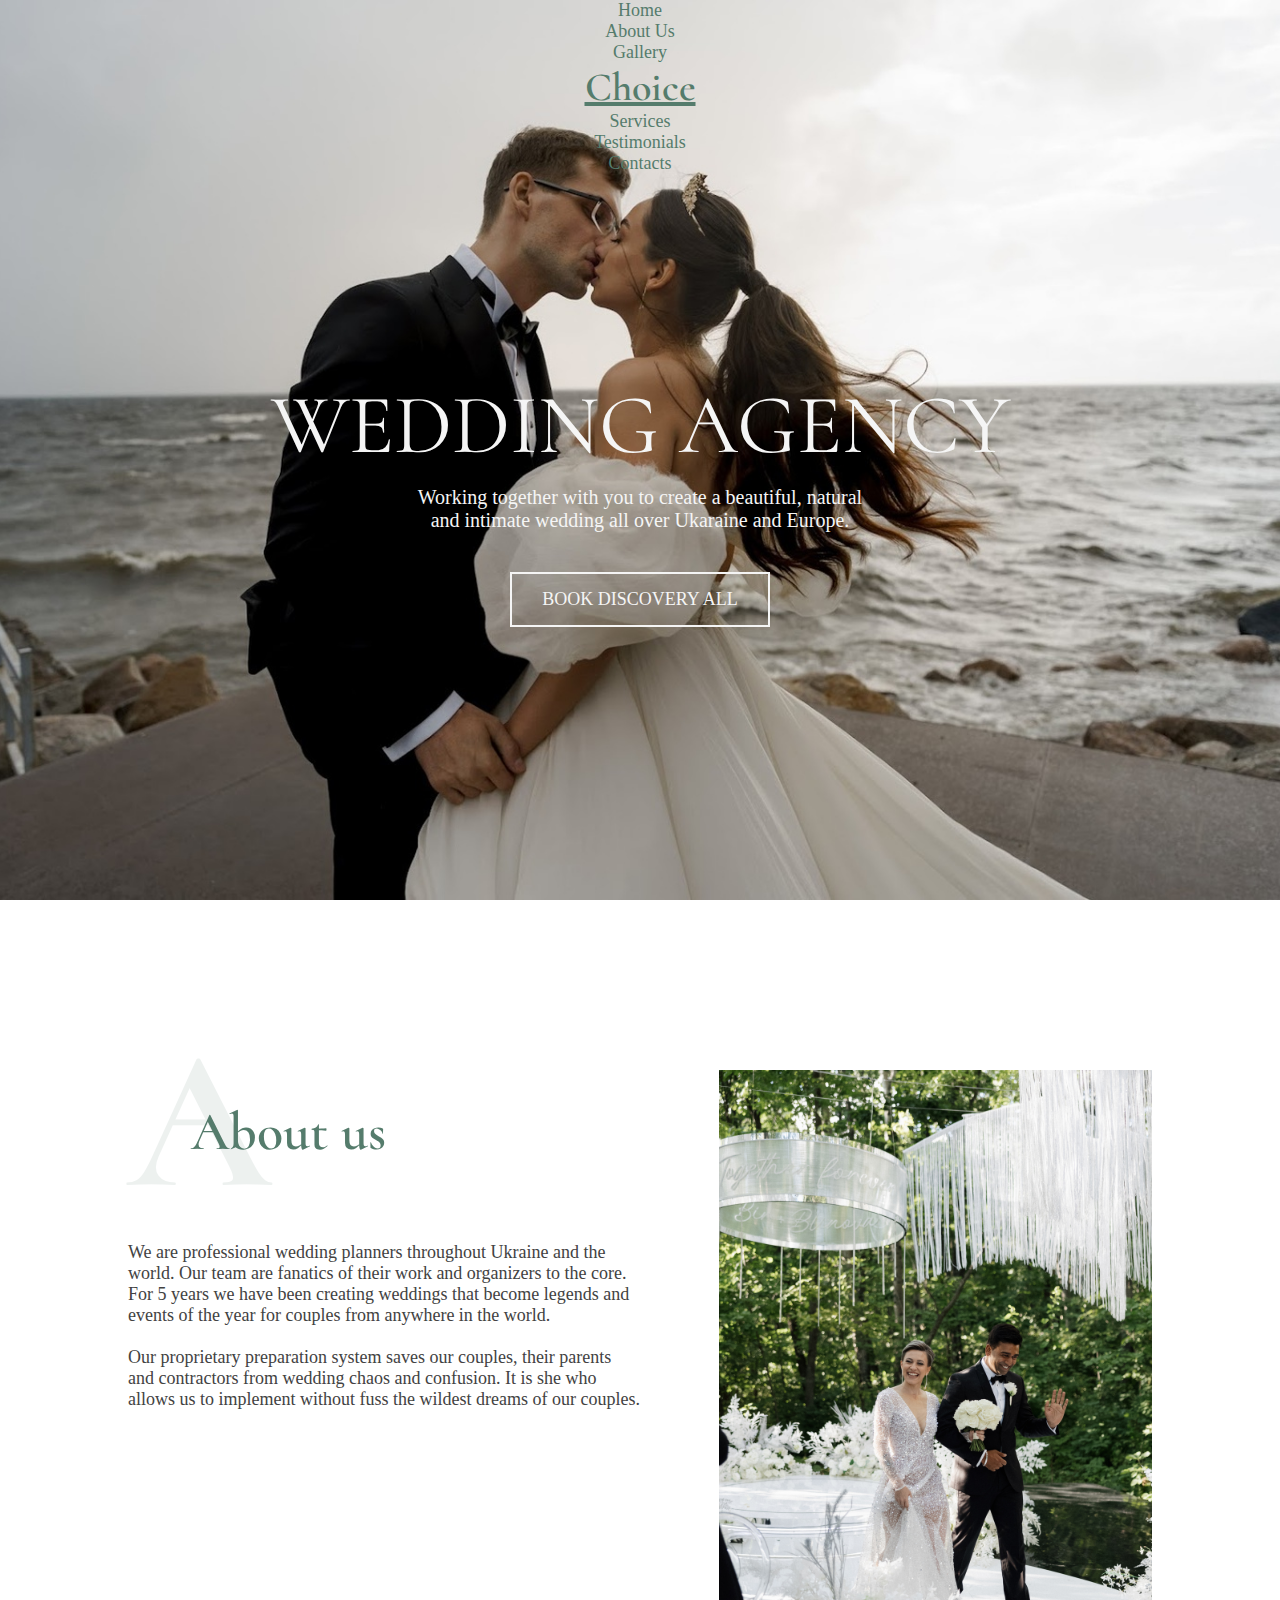
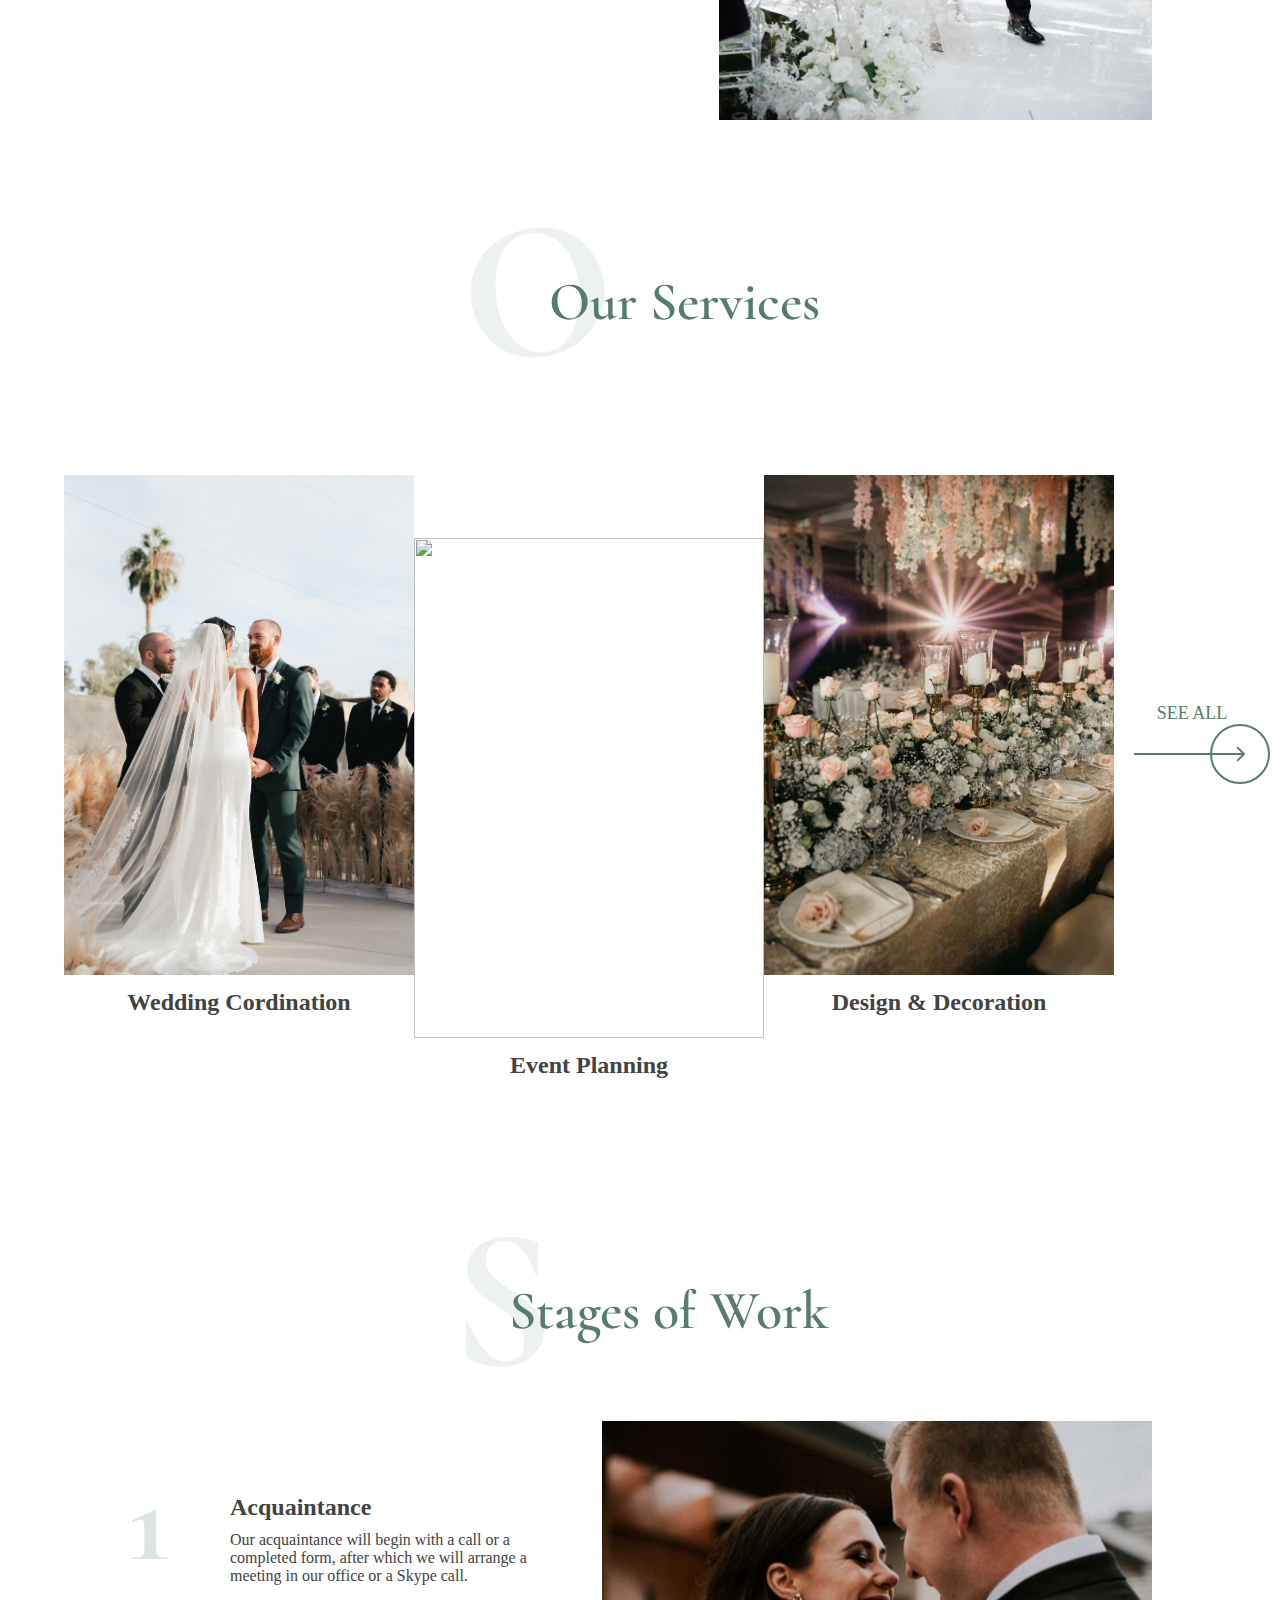
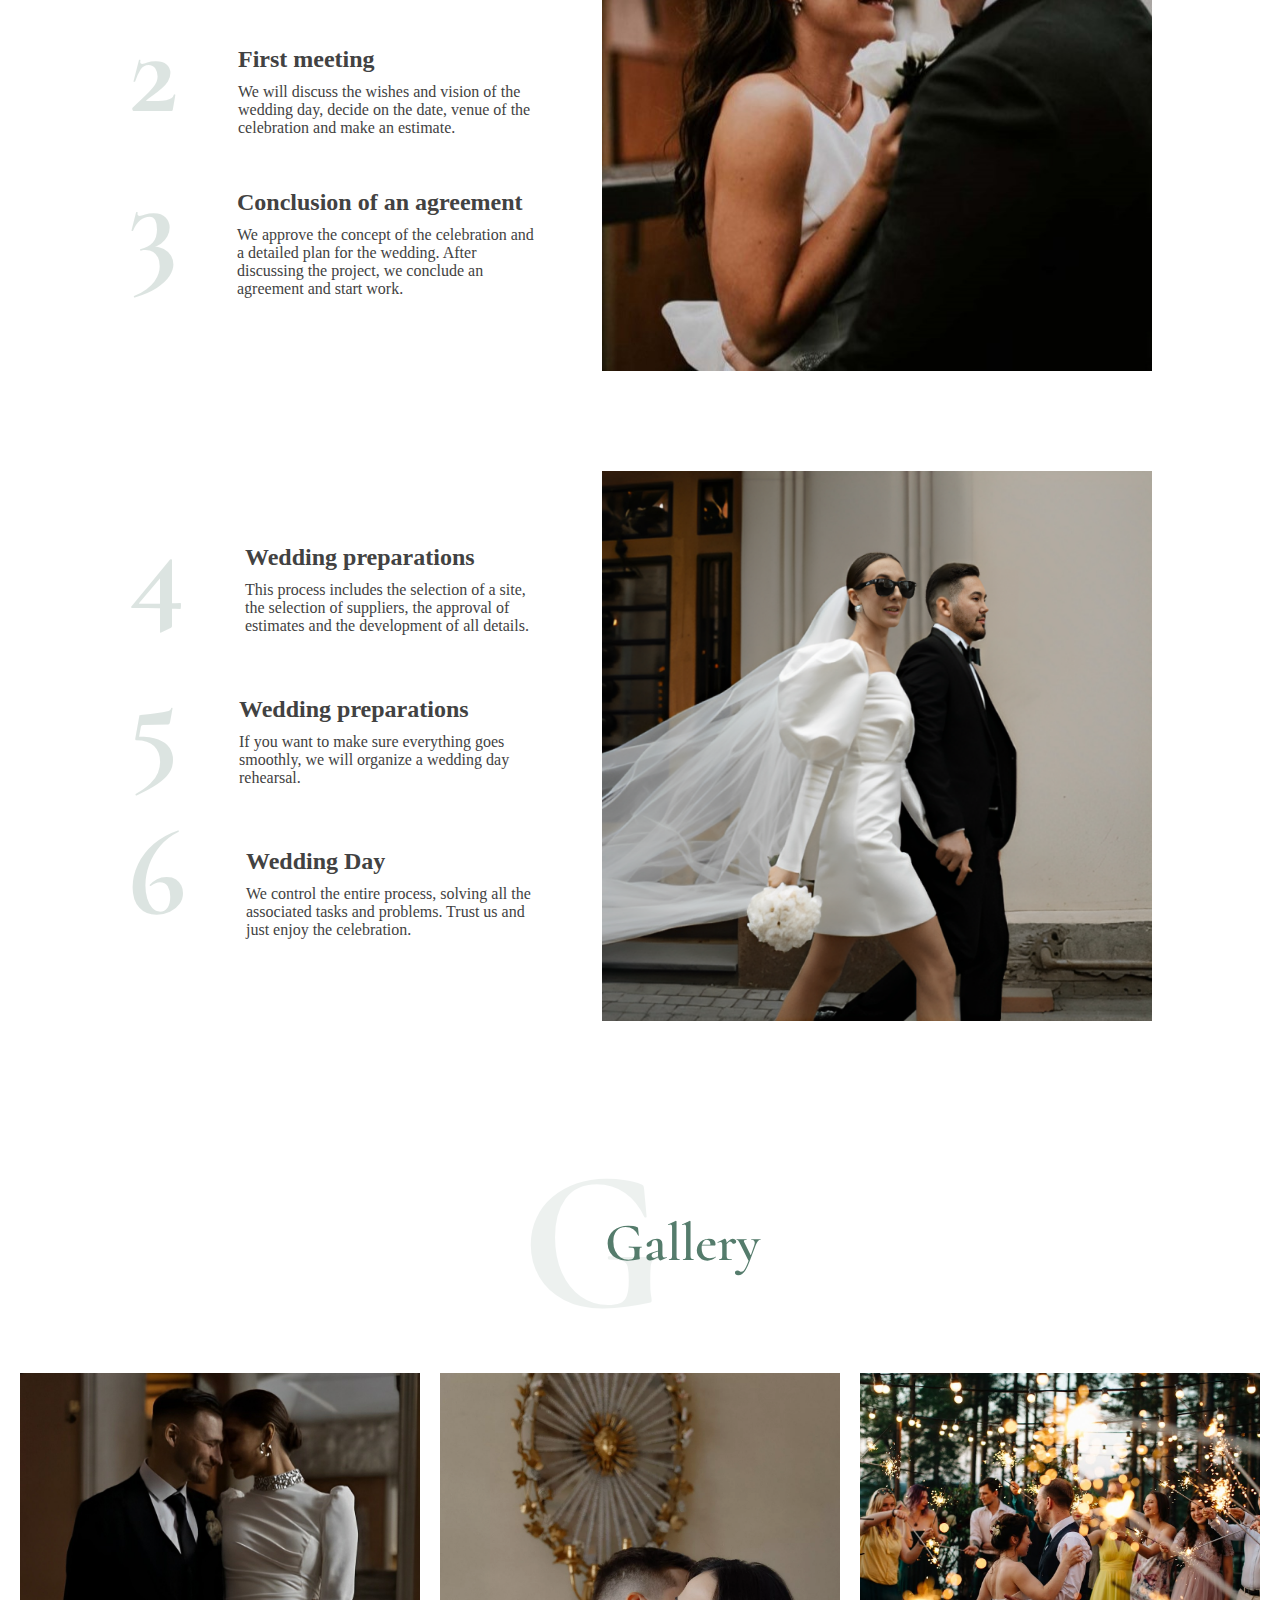
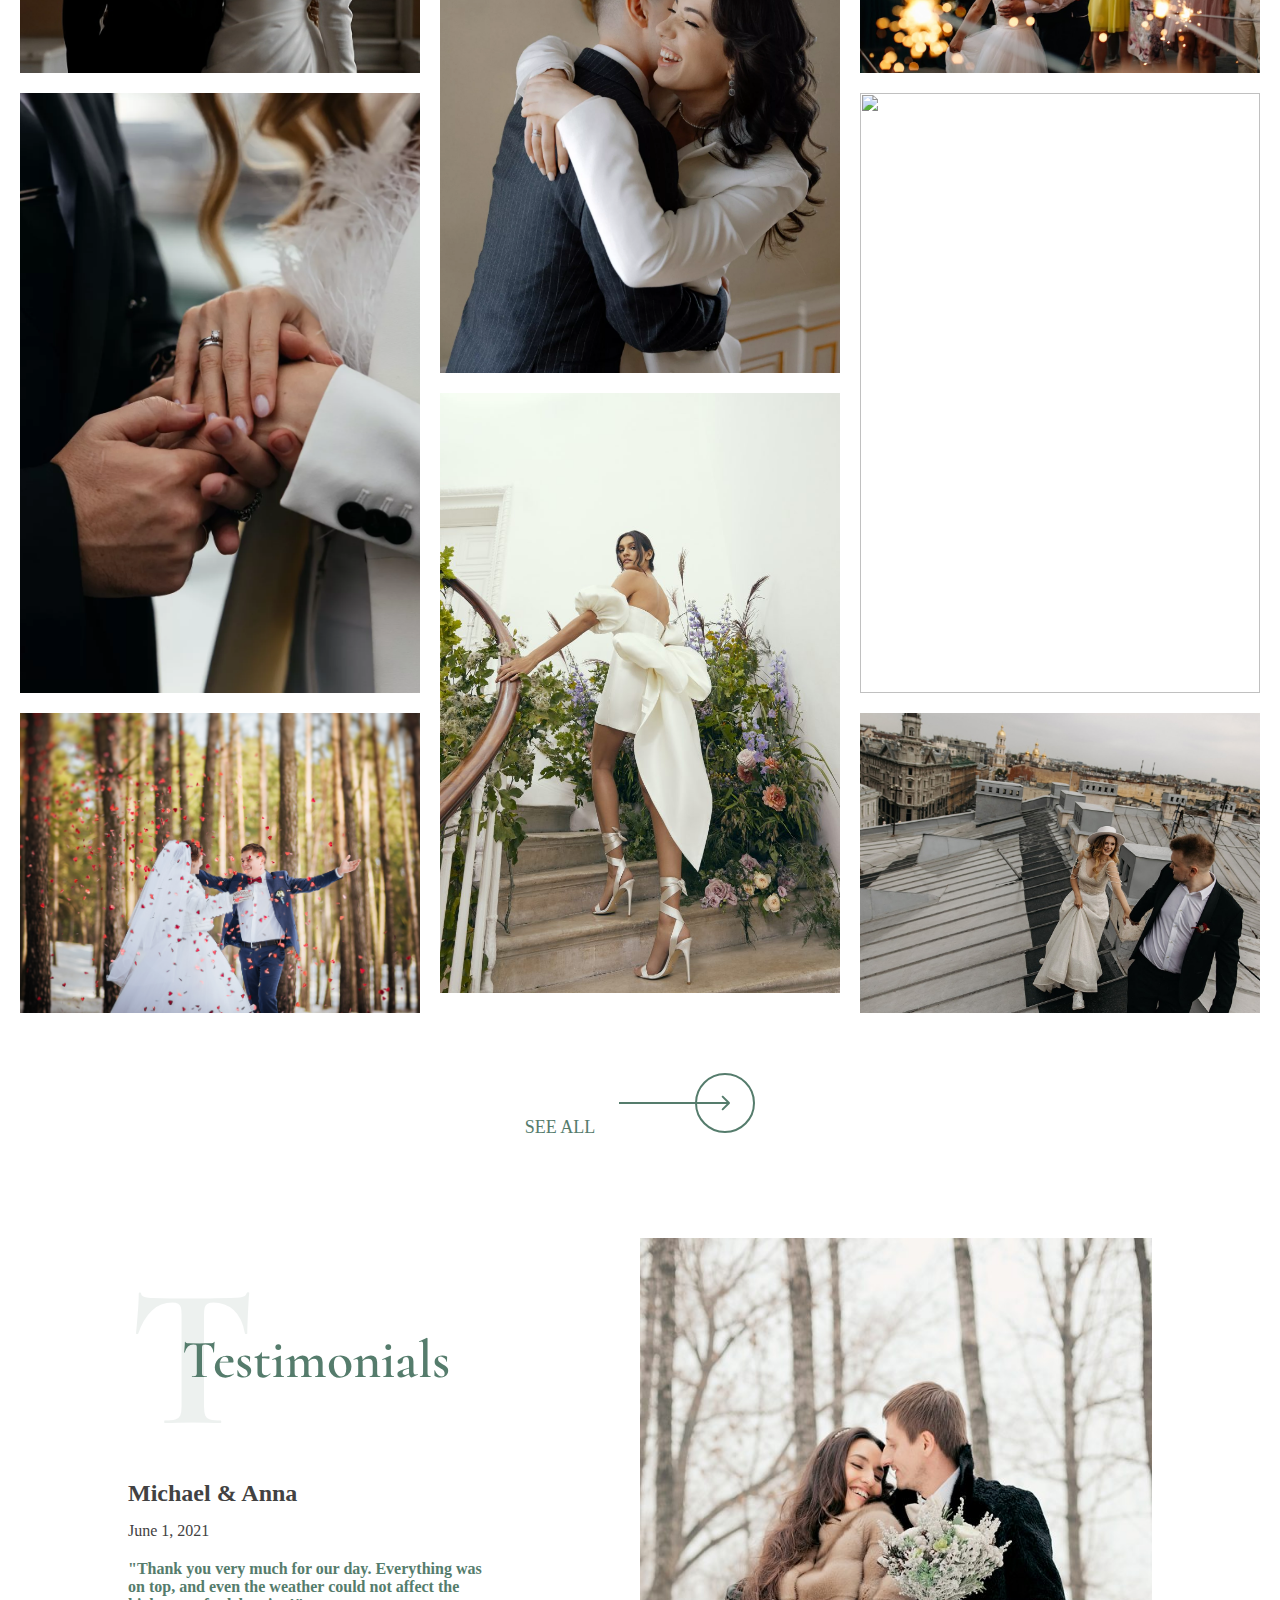
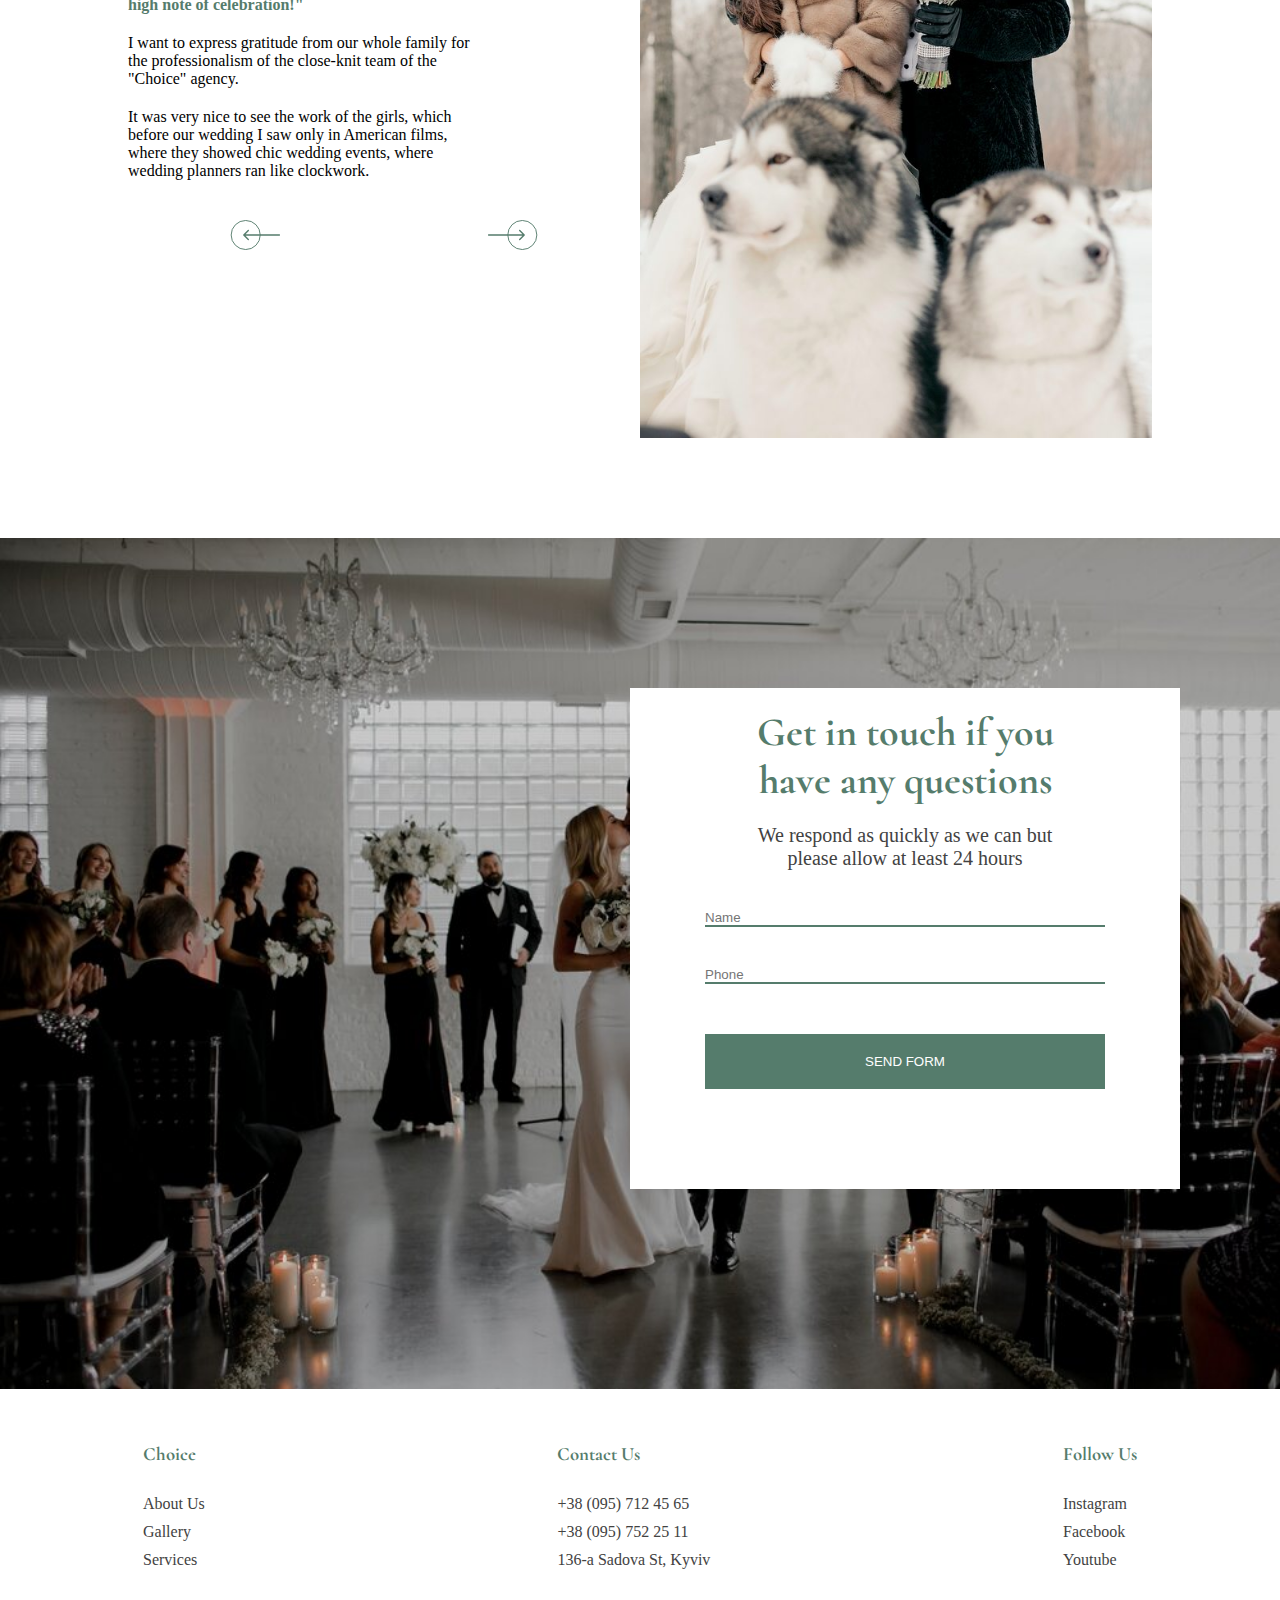
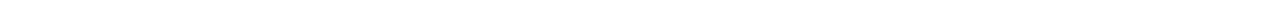
==== commit a60f87ea: "home page completed" ====
--- a/index.html
+++ b/index.html
@@ -197,16 +197,75 @@
 
     <!-- -------  Testimonial  ------- -->
     <div class="testimonial">
-        <div class="testimonail-txt">
-            <div class="gallery-header">
+        <div class="testimonial-txt">
+            <div class="testimonial-header">
                 <span class="span-h1">T</span>
-                <span class="gallery-span-text">Testimonial</span>
+                <span class="testimonial-span-text">Testimonials</span>
+            </div>
+
+            <div>
+                <p class="testimonial-name">Michael & Anna</p>
+                <p class="testimonial-date">June 1, 2021</p>
             </div>
             
+            <p class="caption">"Thank you very much for our day. Everything was on top, and even the weather could not affect the high note of celebration!"</p>
+            <p class="caption-txt">I want to express gratitude from our whole family for the professionalism of the close-knit team of the "Choice" agency.</p>
+            <p class="caption-txt">It was very nice to see the work of the girls, which before our wedding I saw only in American films, where they showed chic wedding events, where wedding planners ran like clockwork.</p>
+            
+            <div class="btns">
+                <img src="images/prev-btn.svg"/>
+                <img src="images/next-btn.svg"/>
+            </div>
         </div>
         <img src="images/testimonoal.jpg" alt="" />
     </div>
 
+
+    <!-- -------  Contact Us  ------- -->
+    <div class="contact">
+        <img src="images/contact.jpg"/>
+        <div class="form-container">
+            <p class="form-title"><b>Get in touch if you have any questions</b></p>
+            <p class="form-text">We respond as quickly as we can but please allow at least 24 hours</p>
+            <div class="form-input">
+                <input type="text" placeholder="Name">
+                <input type="tel" placeholder="Phone">
+                <button type="submit">SEND FORM</button>
+            </div>
+        </div>
+    </div>
+
+
+    <!-- -------  Footer  ------- -->
+    <footer>
+        <div class="footer-container">
+            <div class="footer-cols">
+                <h3>Choice</h3>
+                <ul>
+                    <li><a href="">About Us</a></li>
+                    <li><a href="">Gallery</a></li>
+                    <li><a href="">Services</a></li>
+                </ul>
+            </div>
+            <div class="footer-cols">
+                <h3>Contact Us</h3>
+                <ul>
+                    <li>+38 (095) 712 45 65</li>
+                    <li>+38 (095) 752 25 11</li>
+                    <li>136-a Sadova St, Kyviv</li>
+                </ul>
+            </div>
+            <div class="footer-cols">
+                <h3>Follow Us</h3>
+                <ul>
+                    <li>Instagram</li>
+                    <li>Facebook</li>
+                    <li>Youtube</li>
+                </ul>
+            </div>
+        </div>
+    </footer>
+
 </body>
 
 </html>--- a/style.css
+++ b/style.css
@@ -373,8 +373,198 @@
 
 .testimonial{
     width: 80%;
-    margin: auto;
+    margin: 0 auto;
     padding-top: 100px;
     display: flex;
-    justify-content: space-between;
+    /* justify-content: space-between; */
+}
+
+.testimonial-txt{
+    width: 80%;
+}
+
+.testimonial-header{
+    display: flex;
+    align-items: center;
+    justify-content: start;
+}
+
+
+
+.testimonial-span-text{
+    font-family: var(--primary-font);
+    font-size: 54px;
+    font-weight: 600;
+    color: var(--primary-color);
+    margin-left: -75px;
+    /* padding-top: 20px; */
+    
+}
+
+
+.testimonial img{
+    height: 800px;
+    width: 50%;
+}
+
+.testimonial-name{
+    /* padding-top: 40px; */
+    margin: 0;
+    font-family: var(--secondary-color);
+    color: var(--secondary-color);
+    font-weight: 600;
+    font-size: 24px;
+}
+
+.testimonial-date{
+    padding-top: 15px;
+    font-size: 16px;
+    font-family: var(--secondary-color);
+    color: var(--secondary-color);
+}
+
+.caption{
+    padding-top: 20px;
+    width: 70%;
+    font-size: 16px;
+    font-weight: 600;
+    color: var(--primary-color);
+    font-family: var(--secondary-color);
+    /* color: var(--secondary-color); */
+}
+
+.caption-txt{
+    width: 70%;
+    font-size: 16px;
+    padding-top: 20px;
+    
+}
+
+.btns{
+    margin-top: 40px;
+    display: flex;
+    flex-direction: row;
+    justify-content: center;
+}
+
+.btns img{
+    height: 30px;
+}
+
+.contact{
+    width: 100%;
+    margin-top: 100px;
+    position: relative;
+    /* background-image: linear-gradient(to right, #ECE9E6, #FFFFFF), url("images/contact.jpg"); */
+}
+
+.contact-form{
+    margin-top: 150px;
+    /* background-image: linear-gradient(to right, #ECE9E6, #FFFFFF), url("images/contact.jpg"); */
+}
+
+.contact img{
+    width: 100%;  
+    height: auto; 
+}
+
+.form-container{
+    position: absolute;
+    top: 150px;
+    right: 100px;
+    box-sizing: border-box;
+    background-color: white;
+    text-align: center;
+    justify-content: center;
+    width: 550px;
+}
+
+.form-title{
+    margin: 20px auto;
+    width: 60%;
+    font-family: var(--primary-font);
+    color: var(--primary-color);
+    font-size: 40px;
+    font-weight: 900;
+}
+
+.form-text{
+    margin: 20px auto;
+    font-size: 20px;
+    width: 60%;
+    font-weight: 500;
+    font-family: var(--secondary-color);
+    color: var(--secondary-color);
+}
+
+.form-input{
+    display: flex;
+    flex-direction: column;
+    padding: 0 75px;
+}
+
+
+.form-input input{
+    border:0;
+    border-bottom: 2px solid var(--primary-color);
+    margin: 20px auto;
+    width: 100%;
+}
+
+.form-input button{
+    margin: 30px auto;
+    margin-bottom: 100px;
+    width: 100%;
+    padding: 20px 100px;
+    color: white;
+    border: none;
+    background-color: var(--primary-color);
+}
+
+.form-input input:focus{
+    outline: none;
+}
+
+
+.footer{
+    background-color: #E2E5E4;
+    justify-content: center;
+}
+
+.footer-container{
+    width: 80%;
+    margin: 0 auto;
+    display: flex;
+    justify-content: space-between;
+}
+
+.footer-cols{
+    padding: 50px 15px;
+    box-sizing: border-box;
+    align-items: center;
+    justify-content: center;
+}
+
+.footer-cols h3{
+    font-family: var(--primary-font);
+    color: var(--primary-color);
+    margin-bottom: 20px;
+}
+
+.footer-cols ul{
+    list-style: none;
+    margin: 0;
+    padding: 0;
+}
+
+.footer-cols ul li{
+    font-family: var(--secondary-color);
+    color: var(--secondary-color);
+    padding-top: 10px;
+}
+
+.footer-cols ul li a{
+    text-decoration: none;
+    color: var(--secondary-color);
+    cursor: pointer;
 }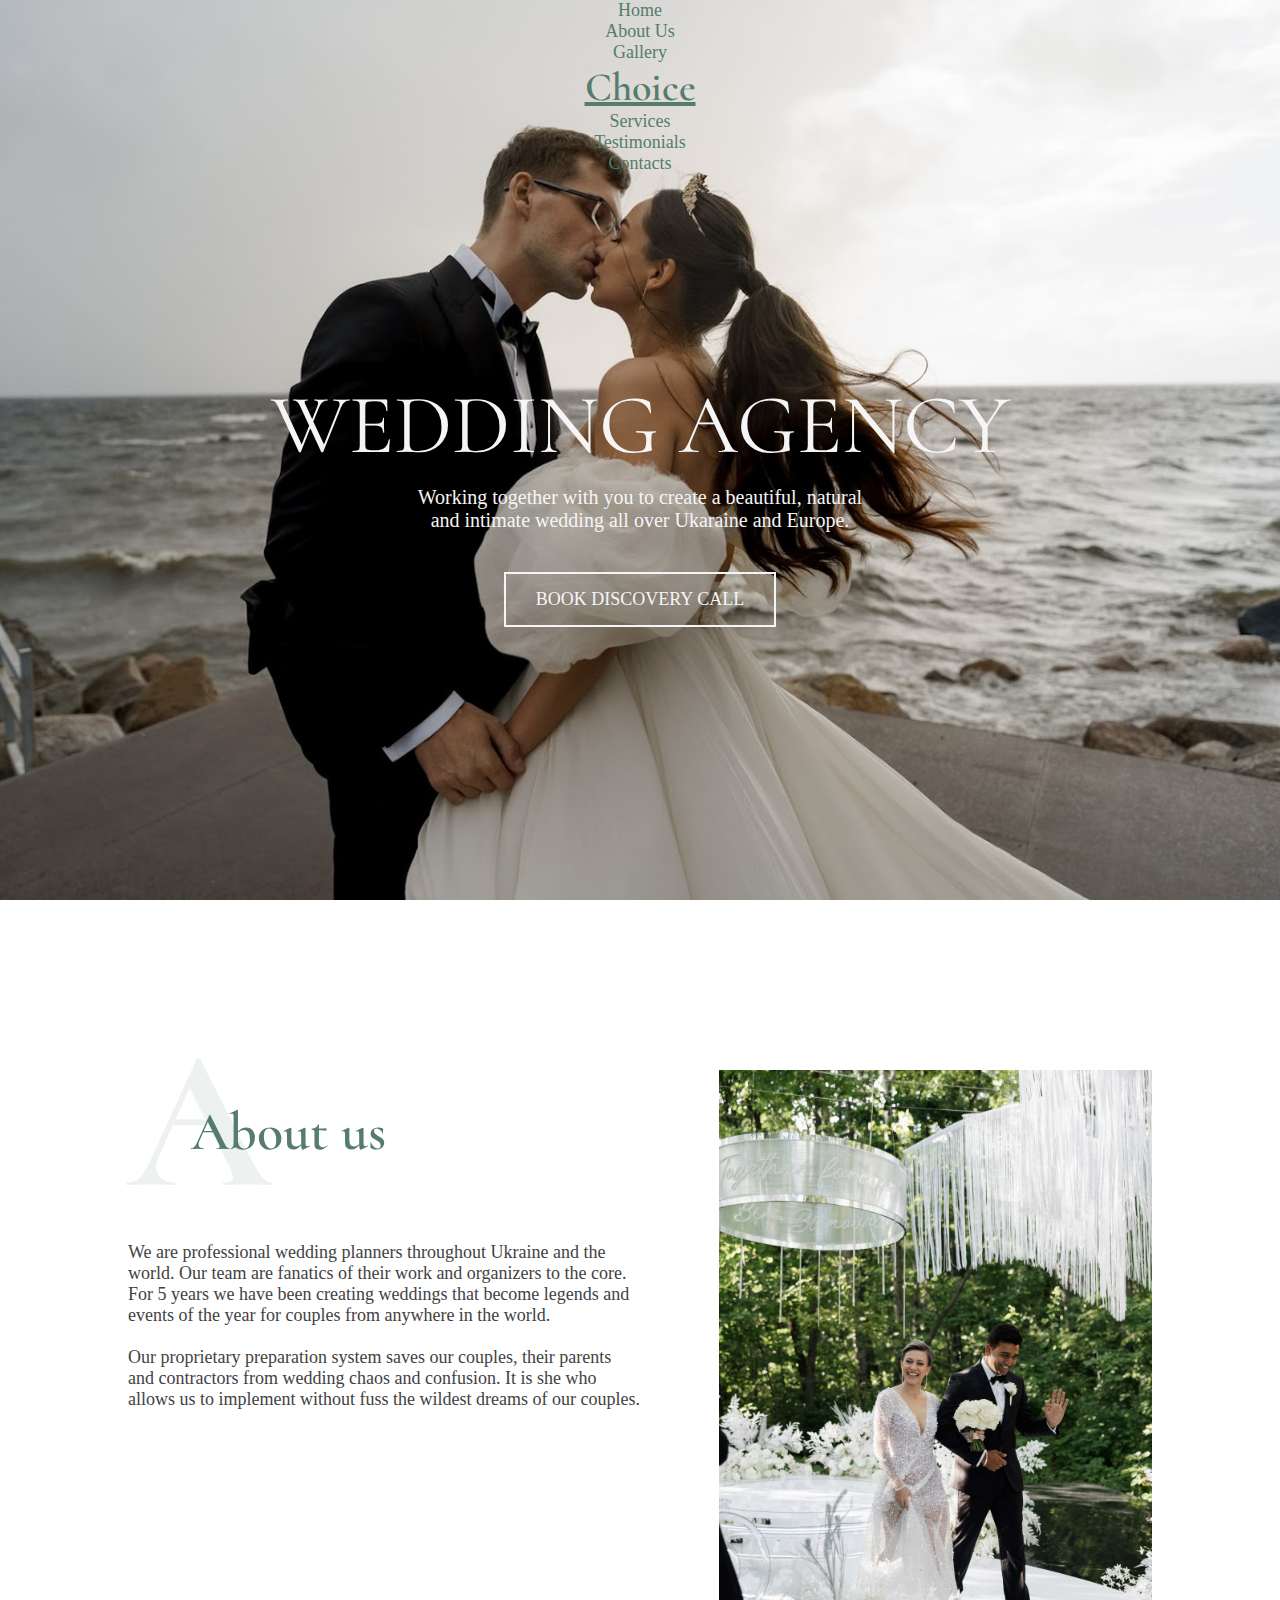
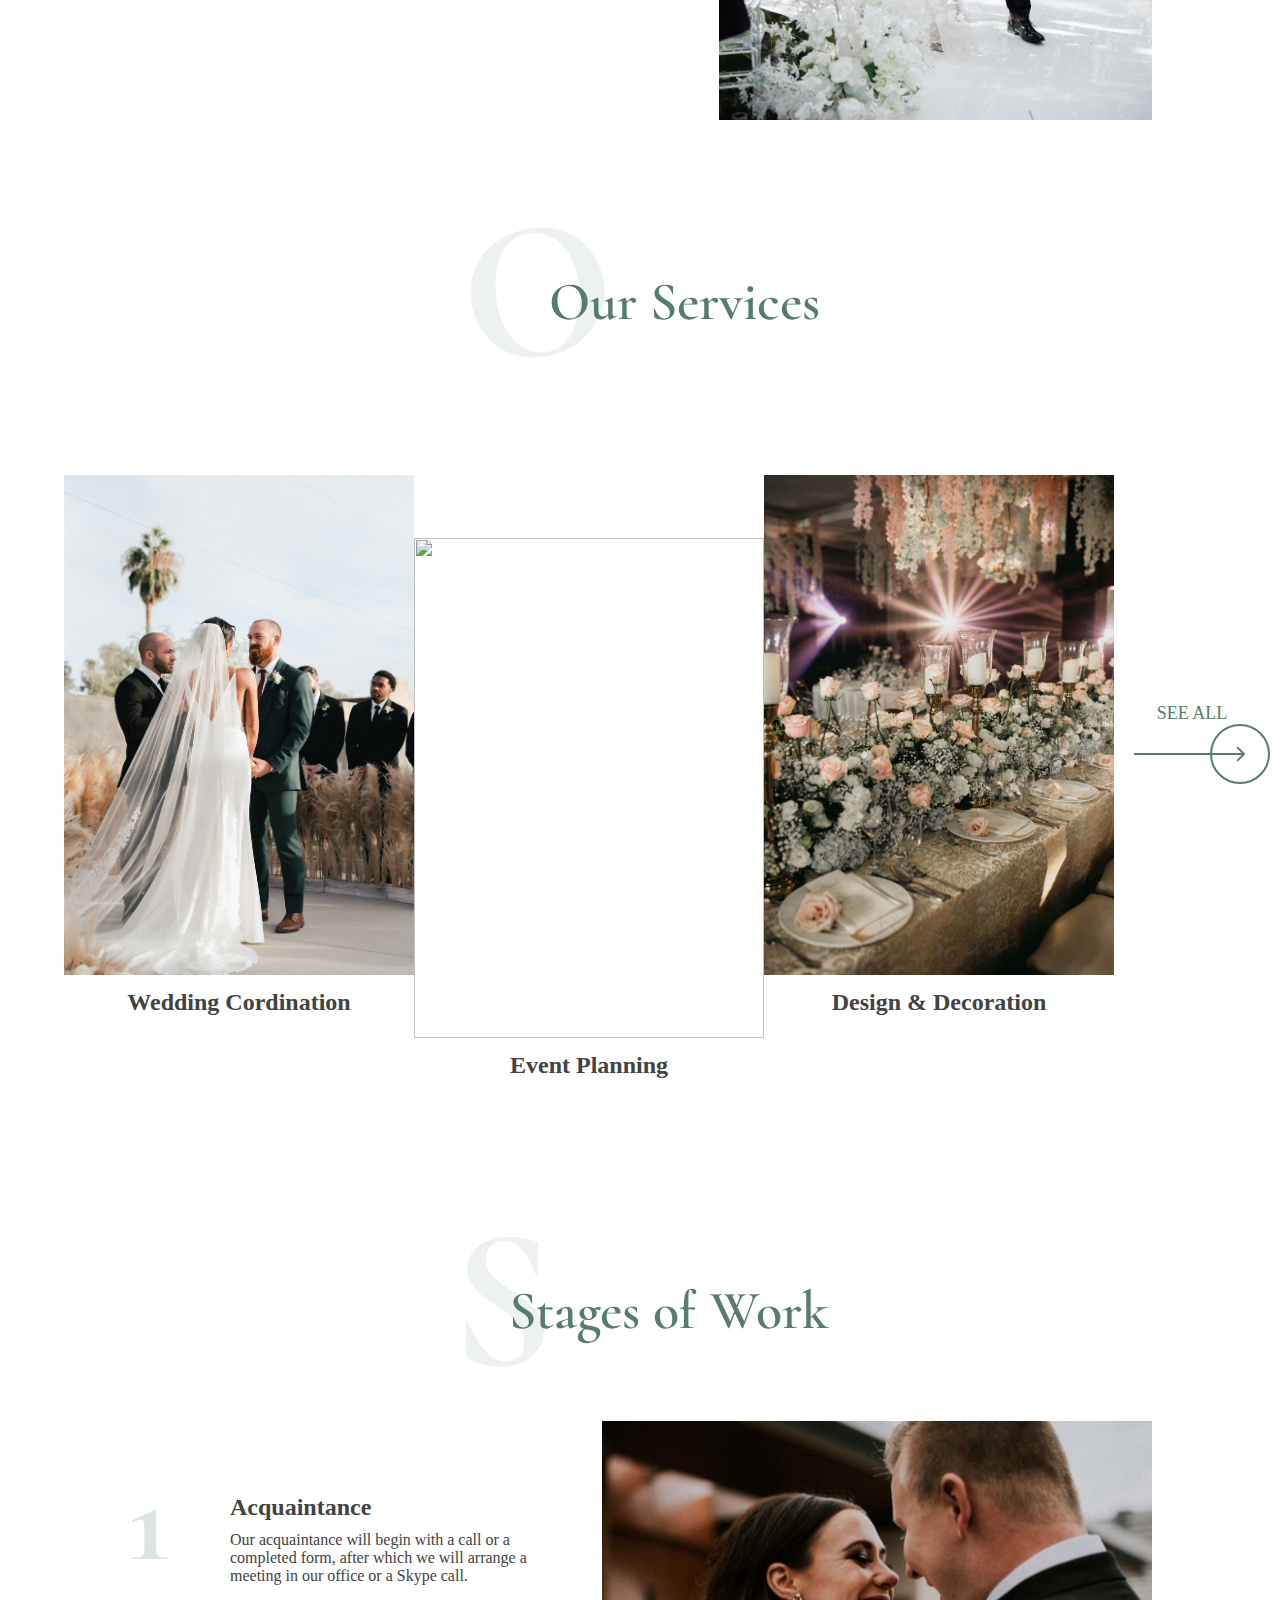
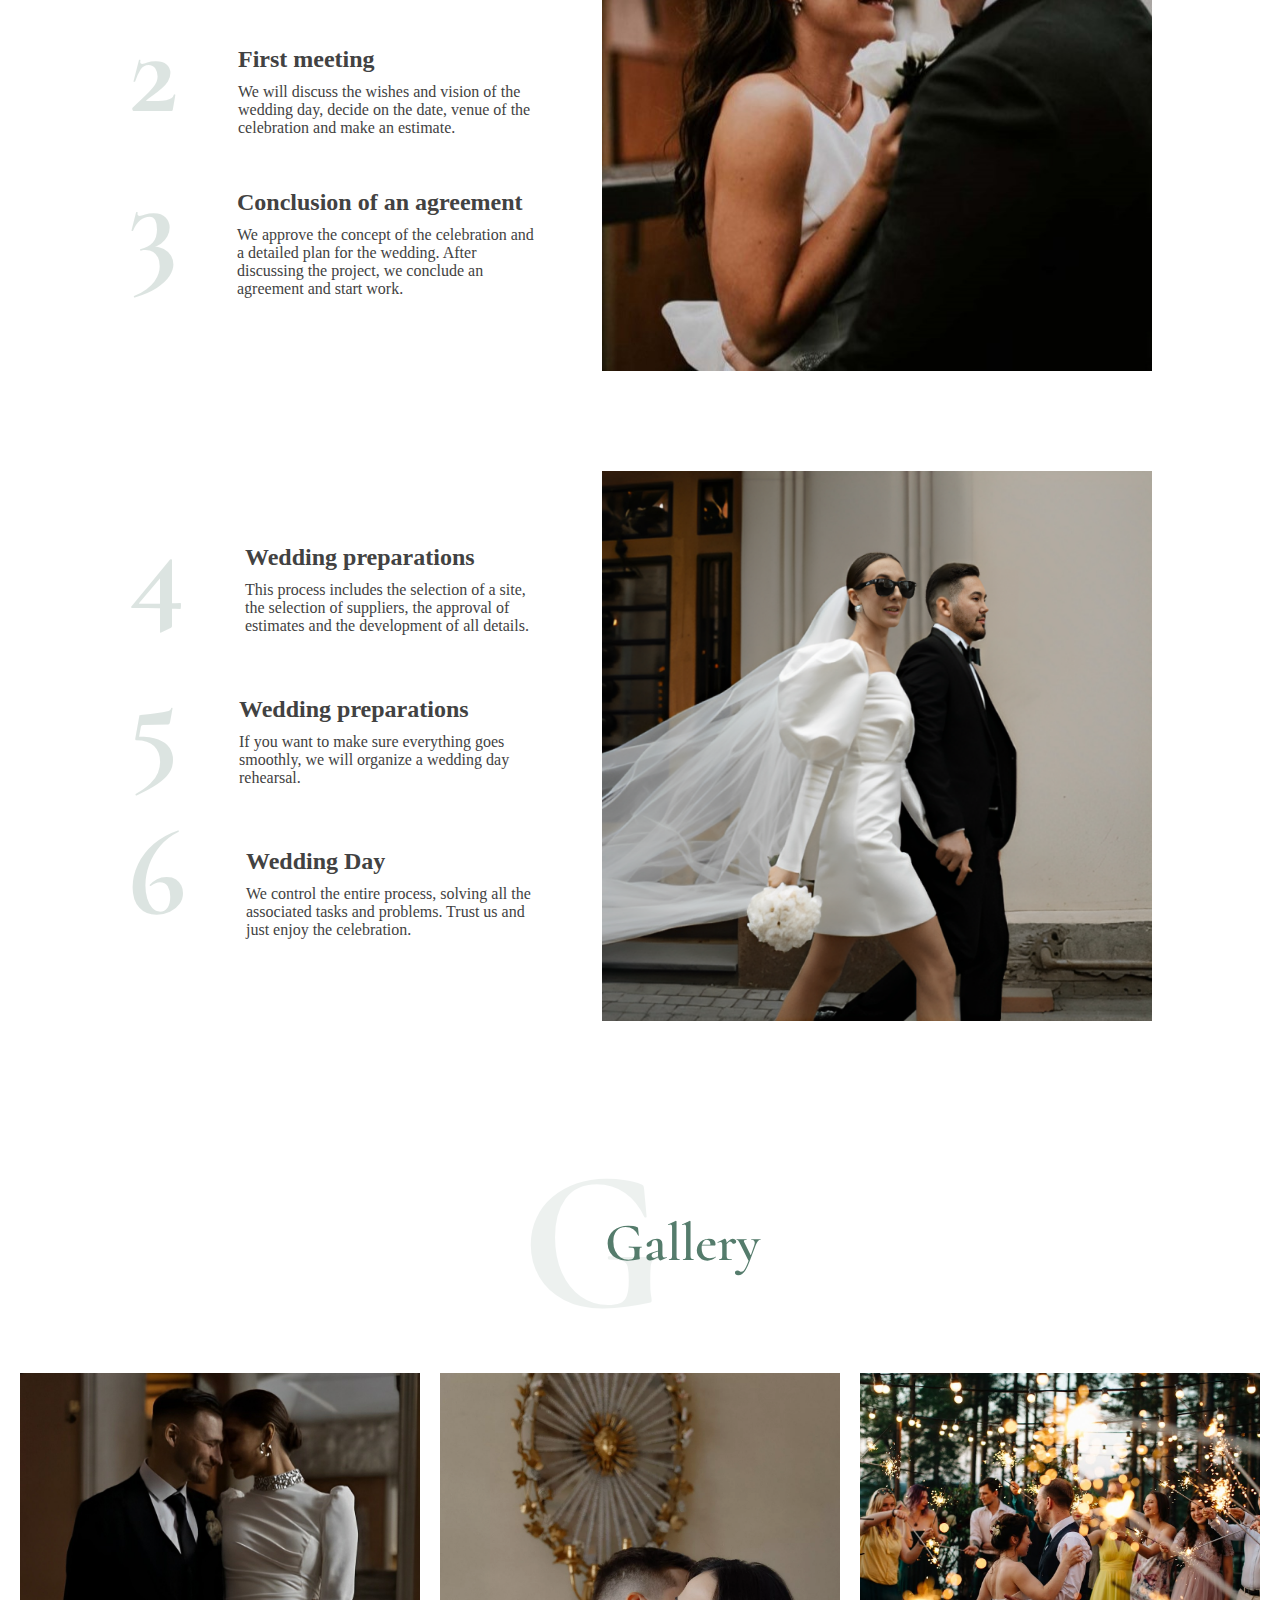
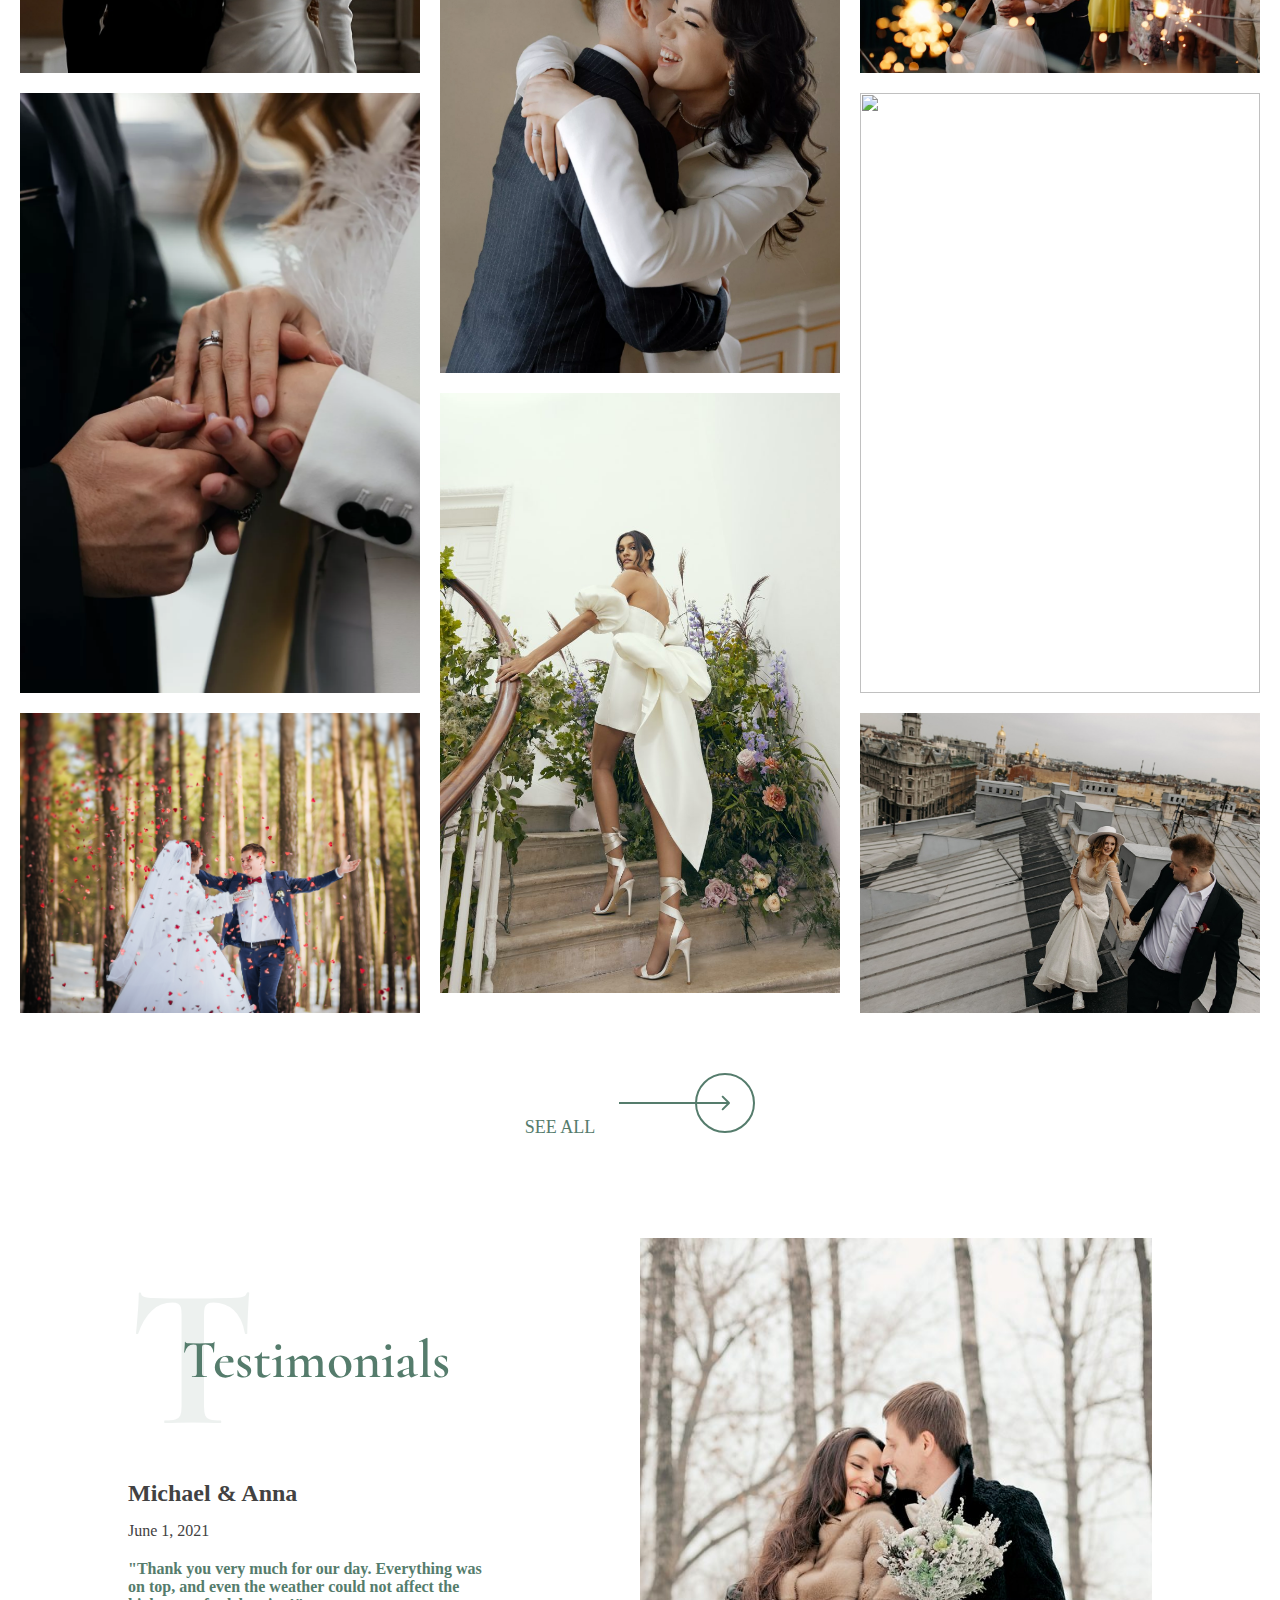
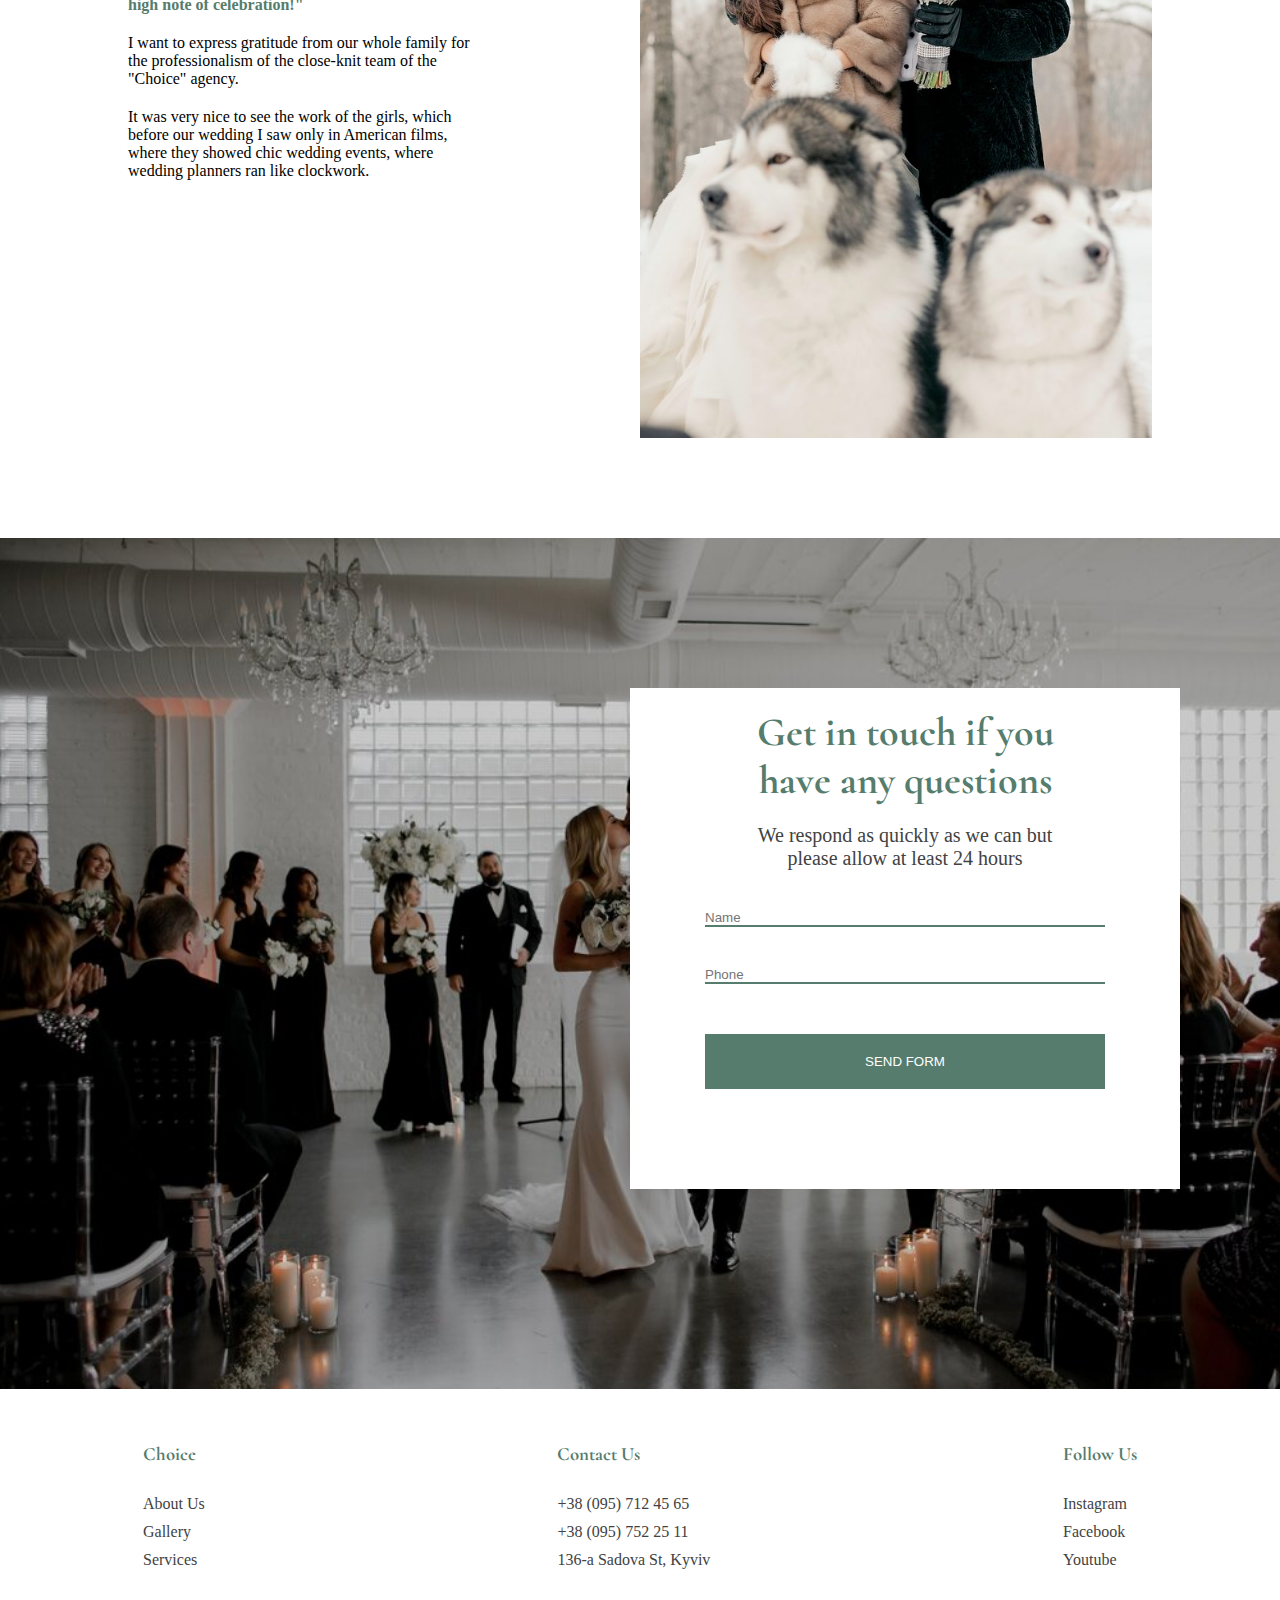
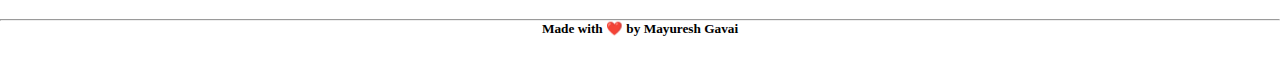
==== commit 835d5ca1: "homepage completed" ====
--- a/index.html
+++ b/index.html
@@ -34,7 +34,7 @@
         <div class="textbox">
             <p class="textbox-header">WEDDING AGENCY</p>
             <p class="textbox-p">Working together with you to create a beautiful, natural and intimate wedding all over Ukaraine and Europe.</p>
-            <button class="textbox-btn">BOOK DISCOVERY ALL</button>
+            <button class="textbox-btn">BOOK DISCOVERY CALL</button>
         </div>
     </div>
 
@@ -212,10 +212,10 @@
             <p class="caption-txt">I want to express gratitude from our whole family for the professionalism of the close-knit team of the "Choice" agency.</p>
             <p class="caption-txt">It was very nice to see the work of the girls, which before our wedding I saw only in American films, where they showed chic wedding events, where wedding planners ran like clockwork.</p>
             
-            <div class="btns">
-                <img src="images/prev-btn.svg"/>
-                <img src="images/next-btn.svg"/>
-            </div>
+            <!-- <div class="btns">
+                <img src="images/prev-btn.jpg"/>
+                <img src="images/next-btn.jpg"/>
+            </div> -->
         </div>
         <img src="images/testimonoal.jpg" alt="" />
     </div>
@@ -264,6 +264,8 @@
                 </ul>
             </div>
         </div>
+        <hr/>
+        <h5>Made with ❤️ by Mayuresh Gavai </h5>
     </footer>
 
 </body>
--- a/style.css
+++ b/style.css
@@ -441,10 +441,12 @@
 }
 
 .btns{
-    margin-top: 40px;
-    display: flex;
+    margin: 40px auto;
+    width: 130px;
+    display: flex;
+    padding-right: 20px;
     flex-direction: row;
-    justify-content: center;
+    /* justify-content: start; */
 }
 
 .btns img{
@@ -567,4 +569,10 @@
     text-decoration: none;
     color: var(--secondary-color);
     cursor: pointer;
+}
+
+h5{
+    text-align: center;
+    margin-bottom: 20px;
+    font-family: var(--secondary-color);
 }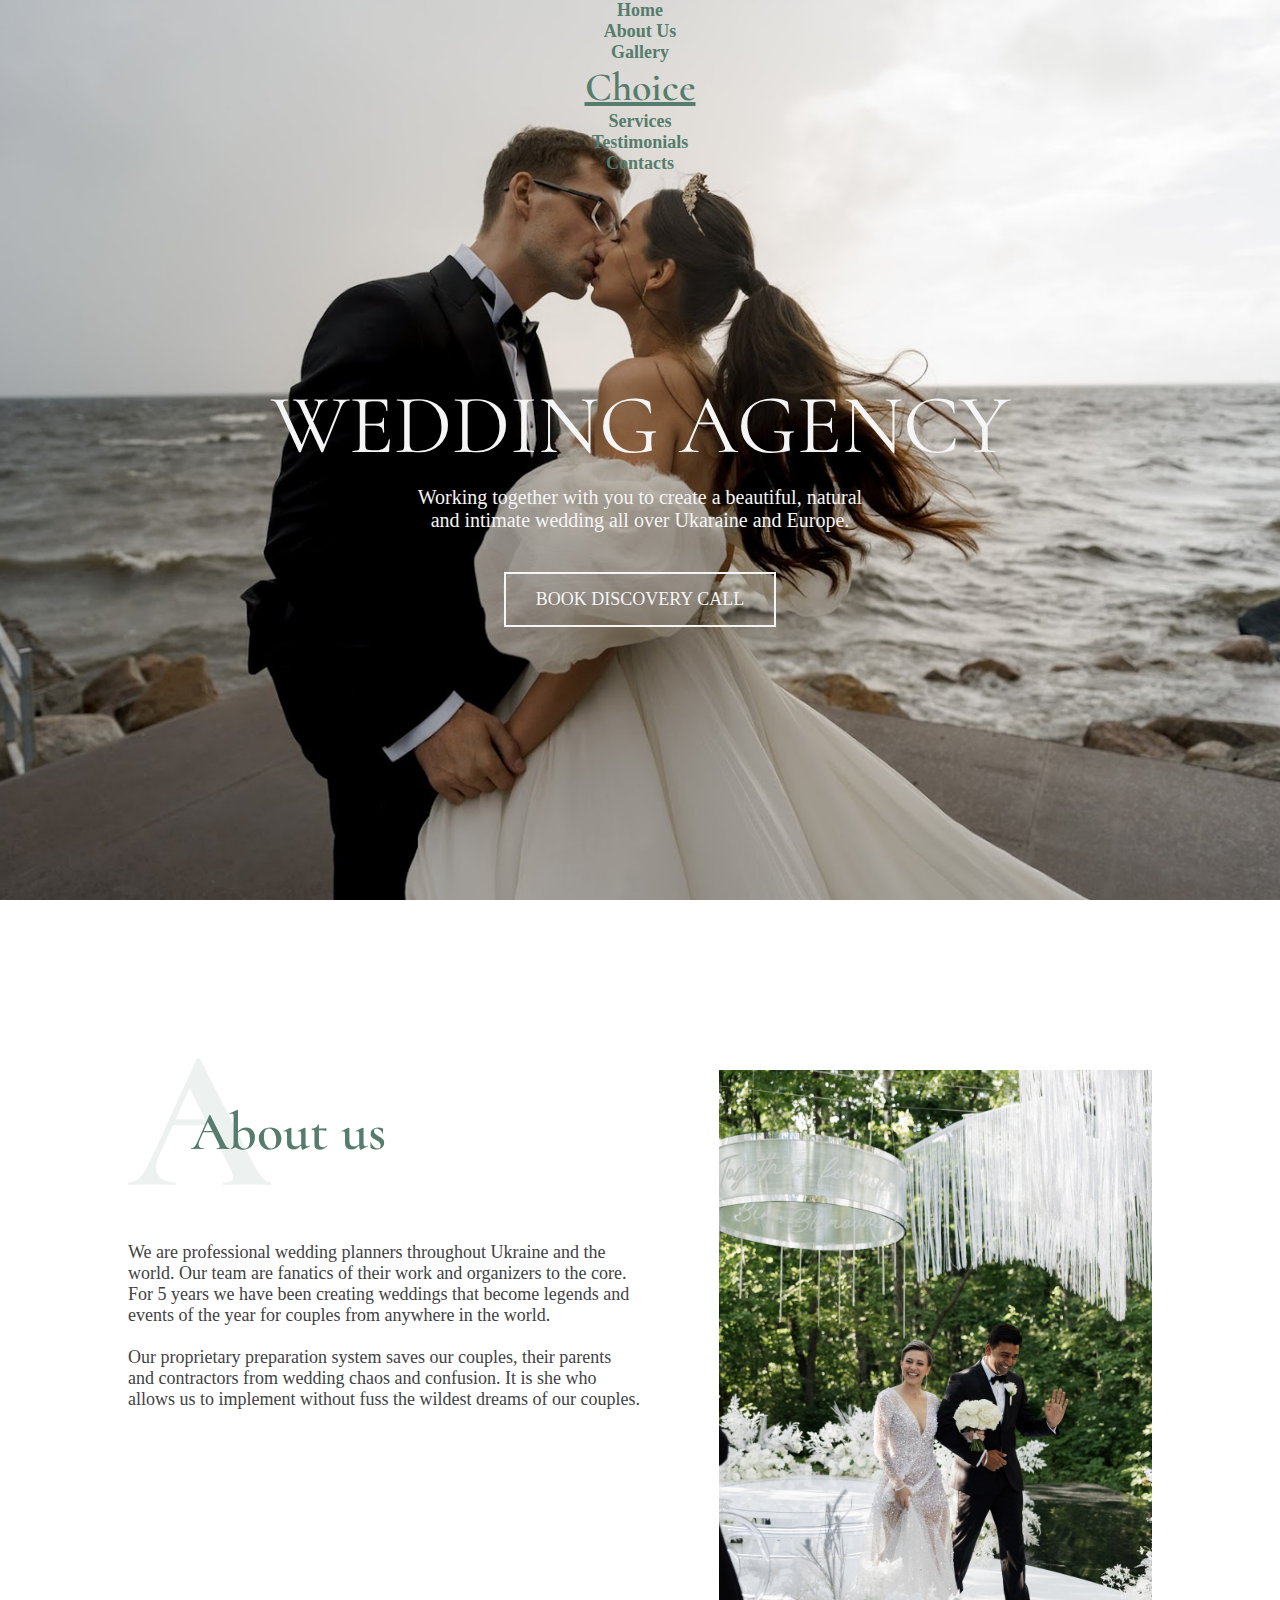
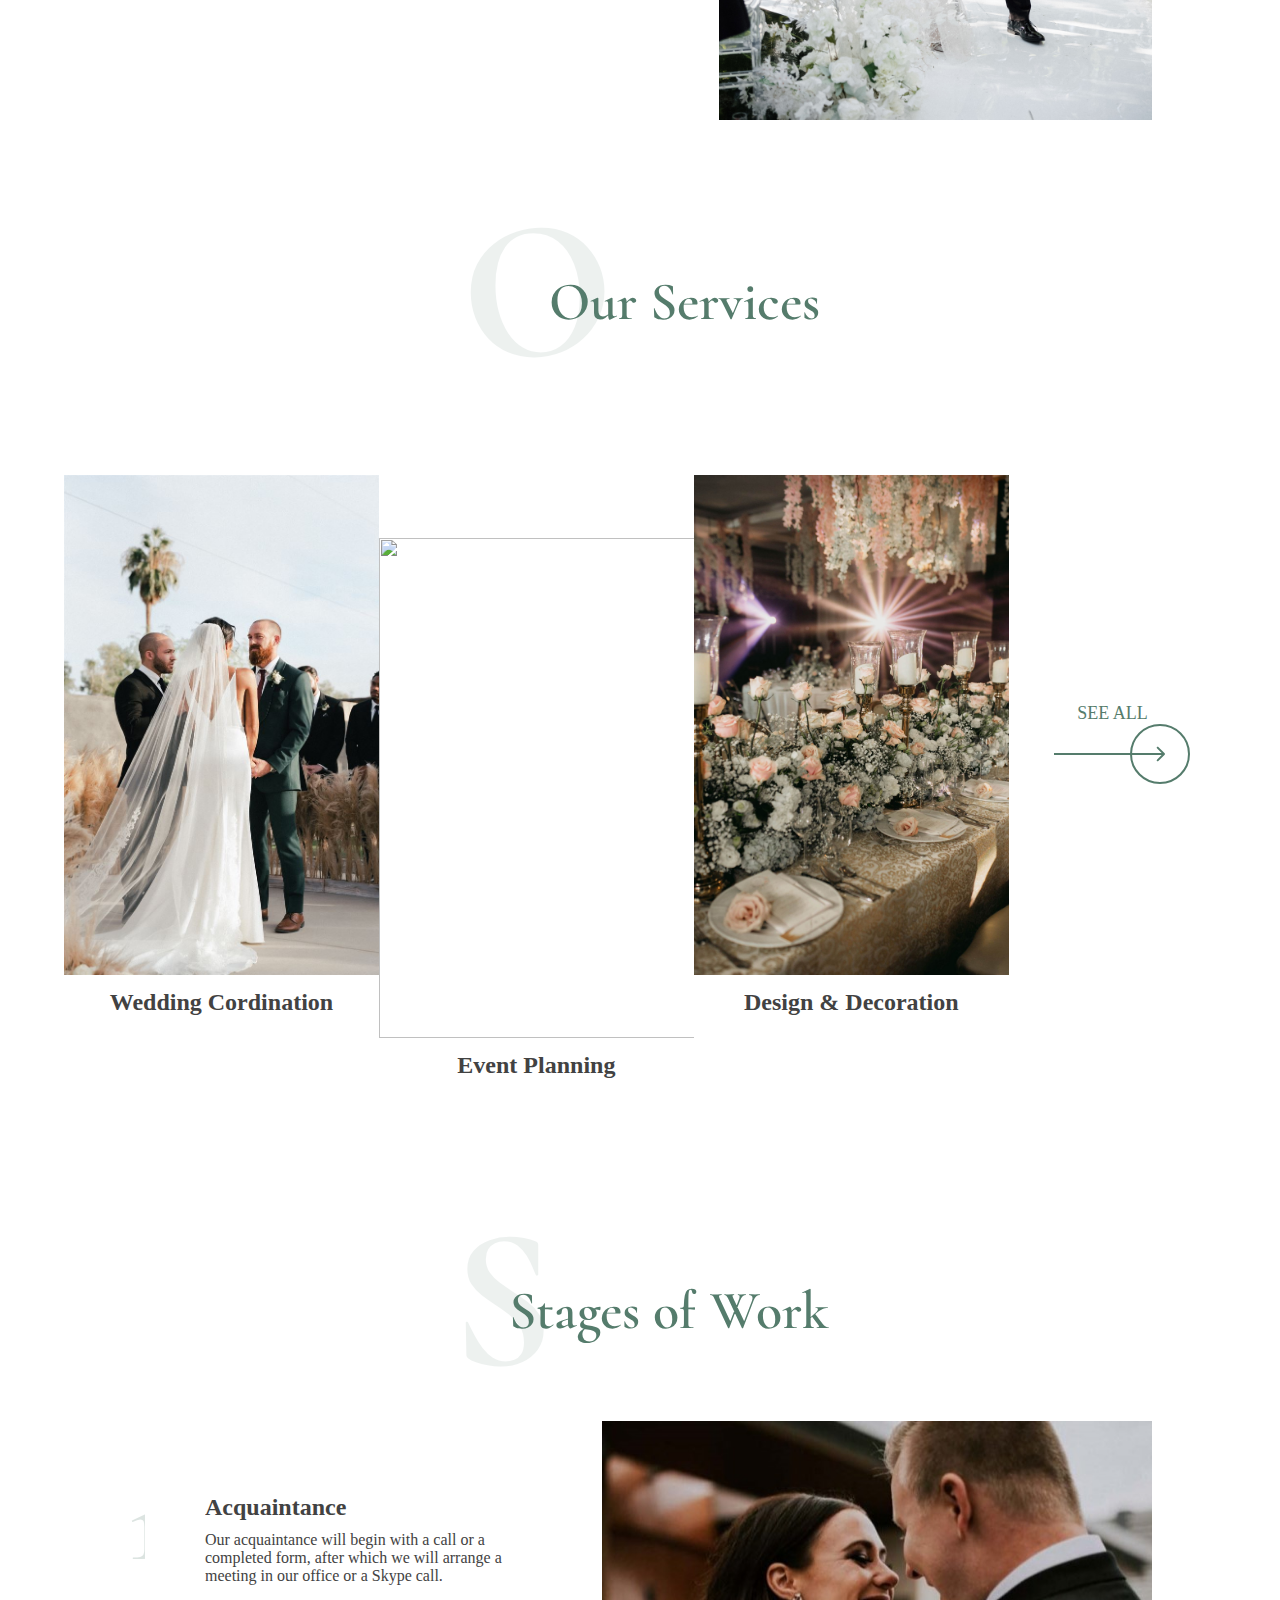
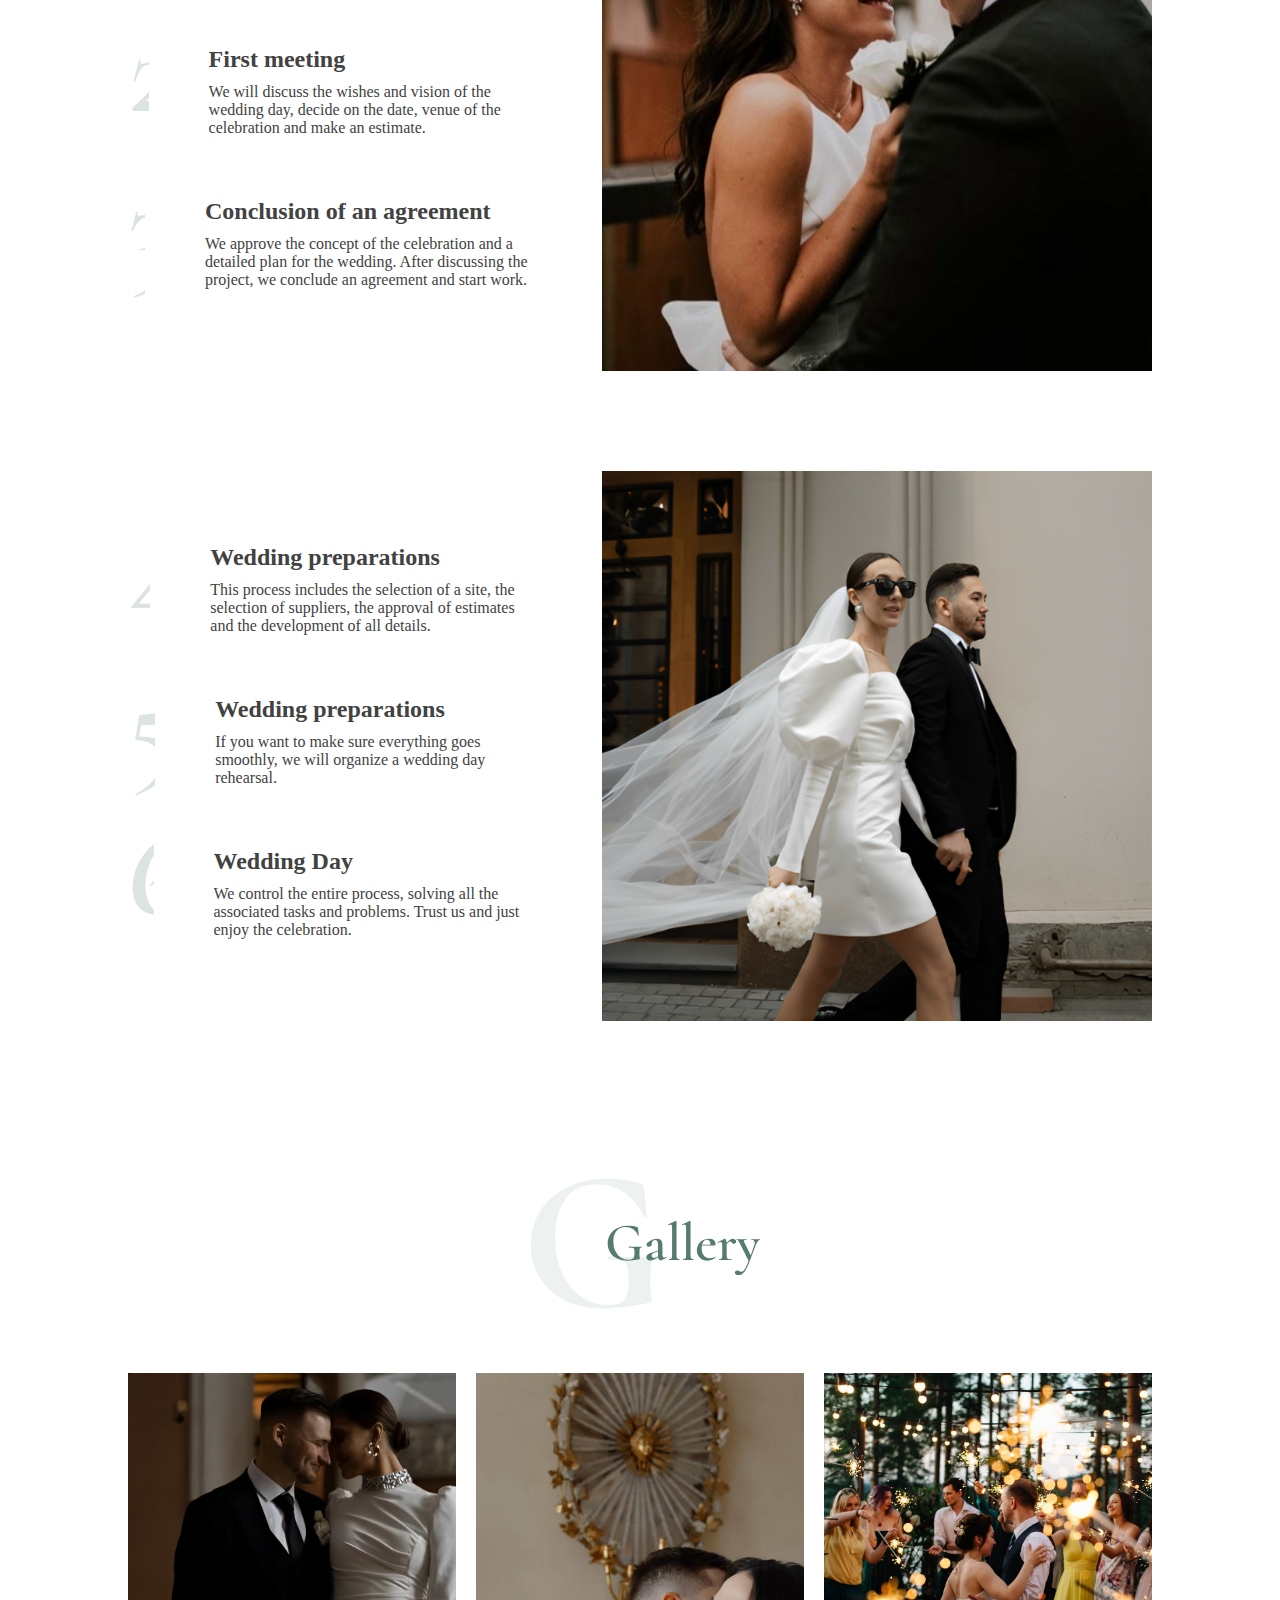
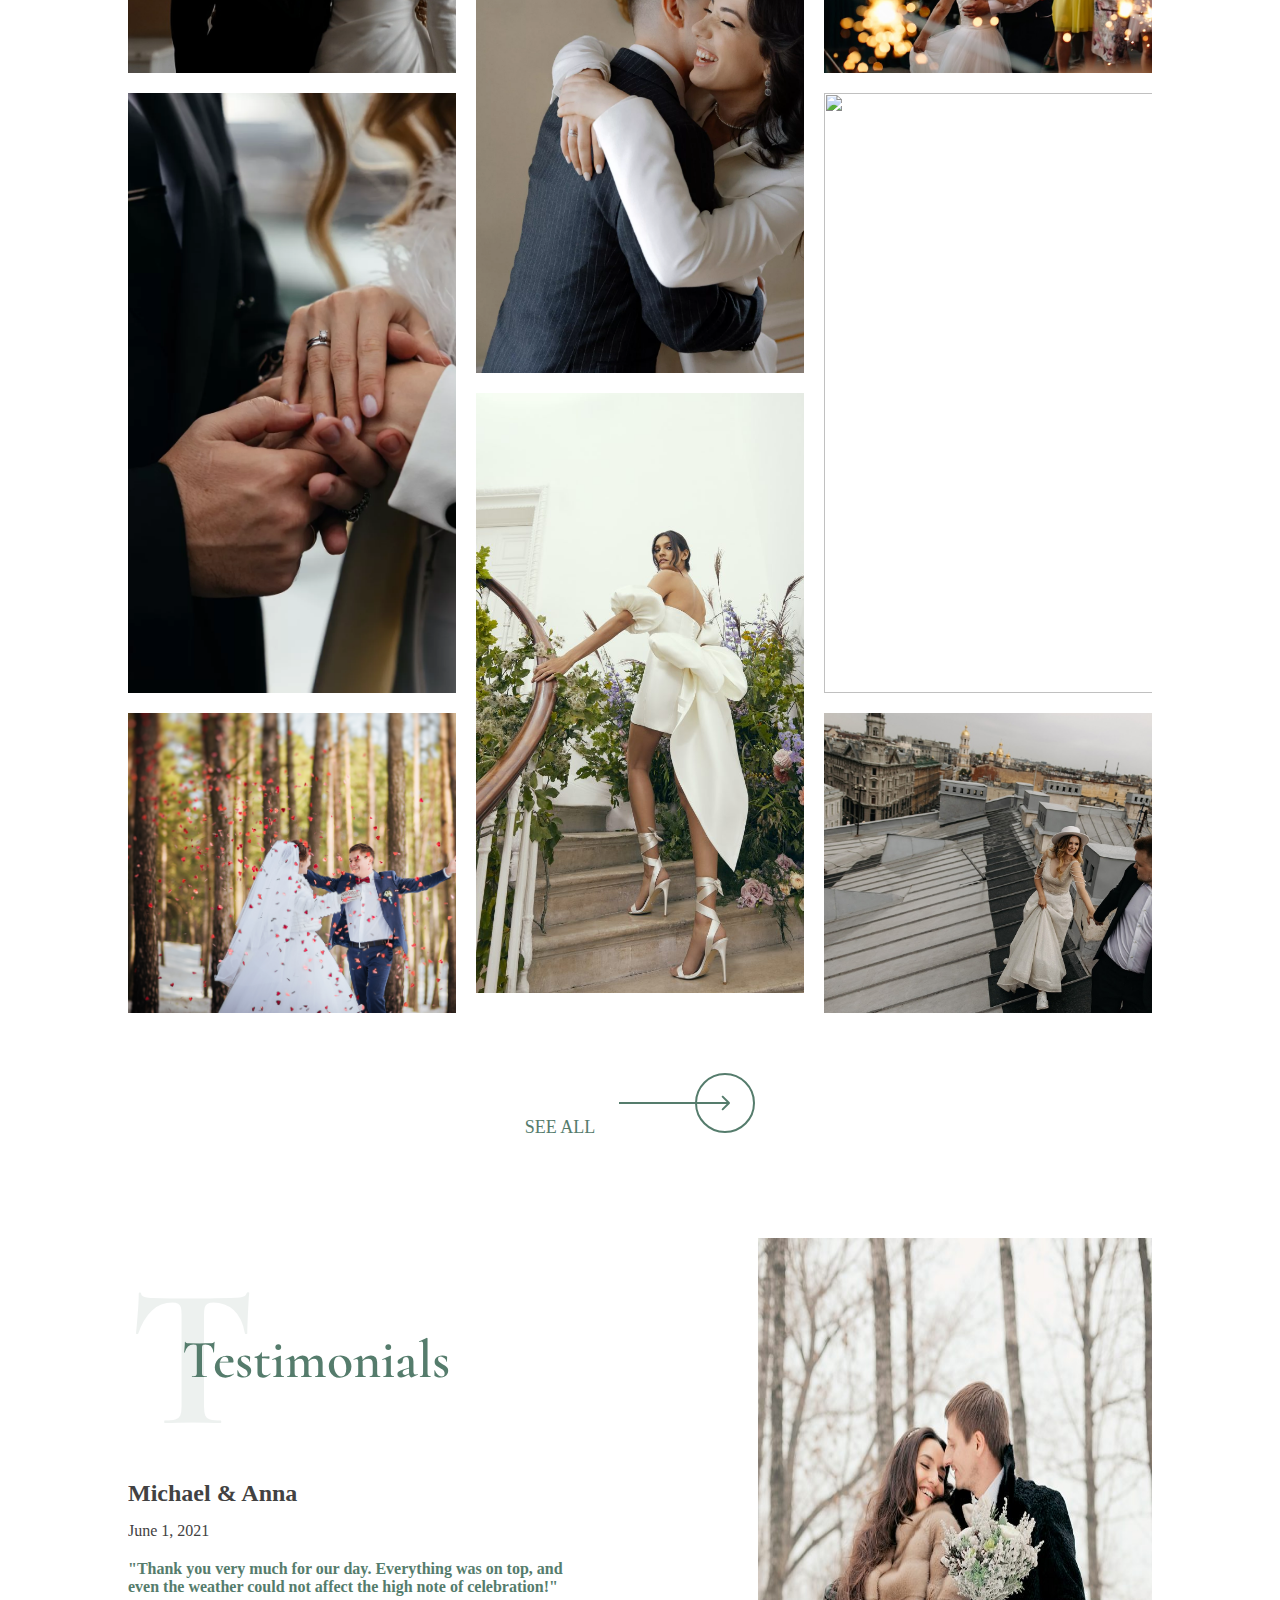
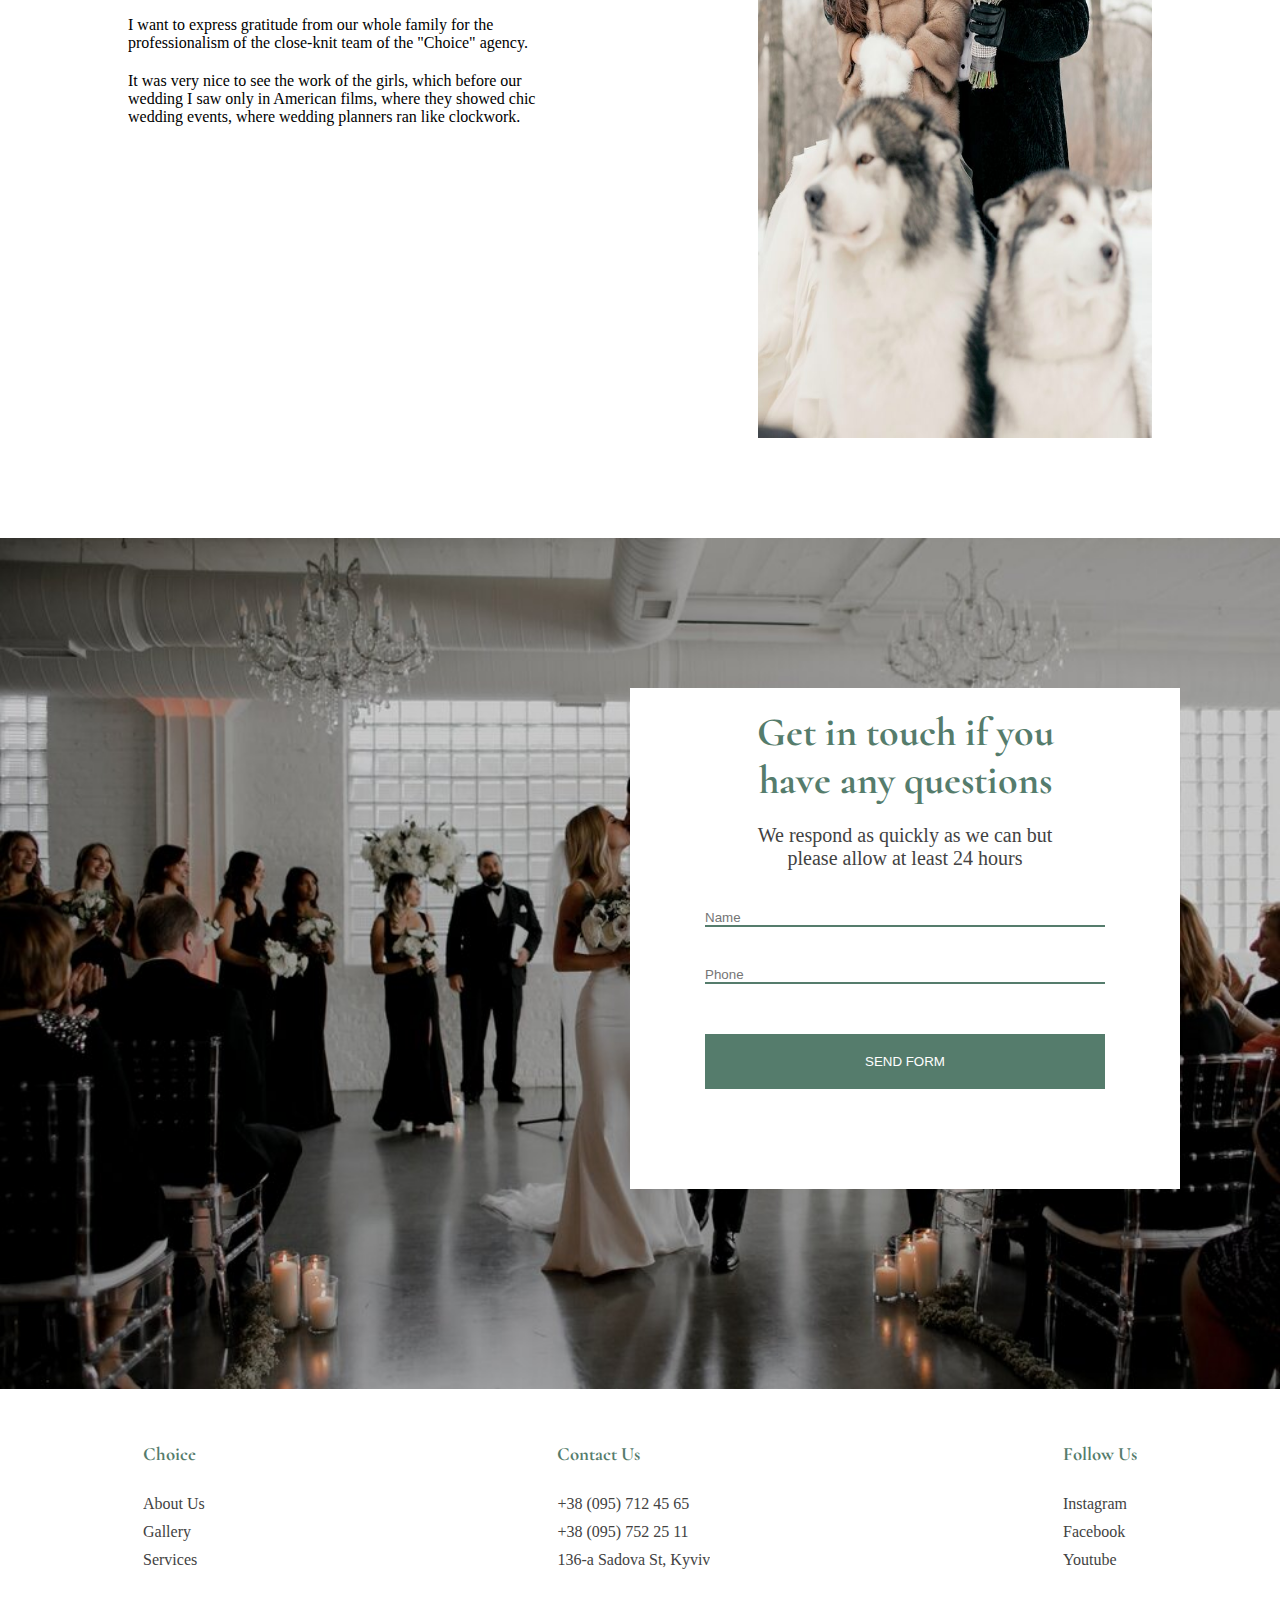
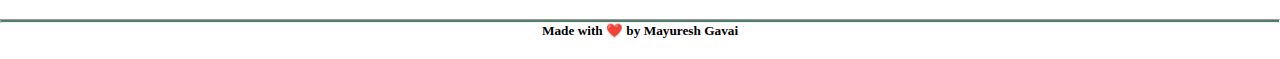
==== commit ed8e5dc5: "about-us added" ====
--- a/index.html
+++ b/index.html
@@ -20,14 +20,14 @@
     <div class="header">
         <nav class="navbar navbar-expand bg-white d-flex justify-content-around">
             <ul class="navbar-nav ">
-                <li class="nav-item"><a href="" class="nav-link">Home</a></li>
-                <li class="nav-item"><a href="" class="nav-link">About Us</a></li>
-                <li class="nav-item"><a href="" class="nav-link">Gallery</a></li>
+                <li class="nav-item"><a href="index.html" class="nav-link">Home</a></li>
+                <li class="nav-item"><a href="about-us.html" class="nav-link">About Us</a></li>
+                <li class="nav-item"><a href="gallery.html" class="nav-link">Gallery</a></li>
             </ul>
             <a href="" class="navbar-brand h1 m-0">Choice</a>
             <ul class="navbar-nav">
-                <li class="nav-item"><a href="" class="nav-link">Services</a></li>
-                <li class="nav-item"><a href="" class="nav-link">Testimonials</a></li>
+                <li class="nav-item"><a href="services.html" class="nav-link">Services</a></li>
+                <li class="nav-item"><a href="testimonals" class="nav-link">Testimonials</a></li>
                 <li class="nav-item"><a href="" class="nav-link">Contacts</a></li>
             </ul>
         </nav>
--- a/style.css
+++ b/style.css
@@ -3,6 +3,7 @@
 *{
     margin: 0;
     padding: 0;
+    overflow-x: hidden;
 }
 
 :root{
@@ -25,8 +26,8 @@
 
 .navbar{
     text-align: center;
-    padding-top: 0;
-    padding-bottom: 0;
+    padding-top: 0px;
+    padding-bottom: 0px;
     /* height: 60px; */
 }
 
@@ -45,11 +46,16 @@
 .nav-link{
     text-decoration: none;
     font-size: 18px;
-    font-weight: 500;
+    font-weight: 600;
     color: var(--primary-color);
     font-family: var(--secondary-font);
     padding-left: 0;
     padding-right: 0;
+}
+
+hr{
+    background-color: var(--primary-color);
+    height: 2px;
 }
 
 .nav-link:hover{
@@ -121,7 +127,7 @@
 }
 
 .span-h1{
-    margin-bottom: 0;
+    /* margin-bottom: 0; */
     font-family: var(--primary-font);
     color: var(--primary-color);
     font-size: 200px;
@@ -575,4 +581,131 @@
     text-align: center;
     margin-bottom: 20px;
     font-family: var(--secondary-color);
+}
+
+
+
+
+
+
+
+
+
+
+
+/* 
+
+about-us page
+
+*/
+
+.breadcrumb{
+    width: 100%;
+    justify-content: start;
+    margin: 0px 100px;
+    font-family: var(--secondary-font);
+}
+
+.breadcrumb a{
+    text-decoration: none;
+}
+
+.home-page{
+    /* font-size: 18px; */
+    font-weight: 600;
+    color:var(--secondary-color);
+    padding-right: 5px;
+}
+
+.page{
+    font-family: var(--secondary-font);
+    color: var(--primary-color);
+    padding-left: 5px;
+}
+
+.about-us-header{
+    margin: -25px 100px;
+    display: flex;
+    align-items: center;
+}
+
+.hero-content{
+    margin: 0 100px;
+    /* width: 70%; */
+    display:flex;
+    justify-content: space-between;
+    
+}
+
+.hero-content p{
+    width: 50%;
+    padding: 0 30px;
+}
+
+.abt-hero img{
+    width: 85%;
+    display: flex;
+    justify-content: center;
+    margin: 100px auto;
+    height: 650px;
+}
+
+.abt-info{
+    width: 85%;
+    display: flex;
+    flex-direction: row;
+    justify-content: center;
+    margin: 0 auto;
+ 
+}
+
+.abt-info img{
+    height: 700px;
+    width: 500px;
+}
+
+.abt-info div{
+    width: 50%;
+    display: flex;
+    flex-direction: column;
+    justify-content: center;
+    
+}
+
+.abt-info div p{
+    width: 50%;
+    padding-bottom: 40px;
+}
+
+.abt-info div img{
+    height: 300px;
+    width: 500px;
+}
+
+.owner{
+    width: 85%;
+    display: flex;
+    flex-direction: row;
+    justify-content: center;
+    /* margin: 100px auto; */
+    margin: 0 auto;
+}
+
+.owner img{
+    height: 700px;
+    width: 500px;
+    padding-top: 100px;
+    margin-right: 200px;
+}
+
+.owner-header{
+    margin-top: -25px;
+    margin-left: -100px;
+    display: flex;
+    align-items: center;
+}
+
+.owner-story p{
+    font-family: var(--secondary-color);
+    margin-left: -75px;
 }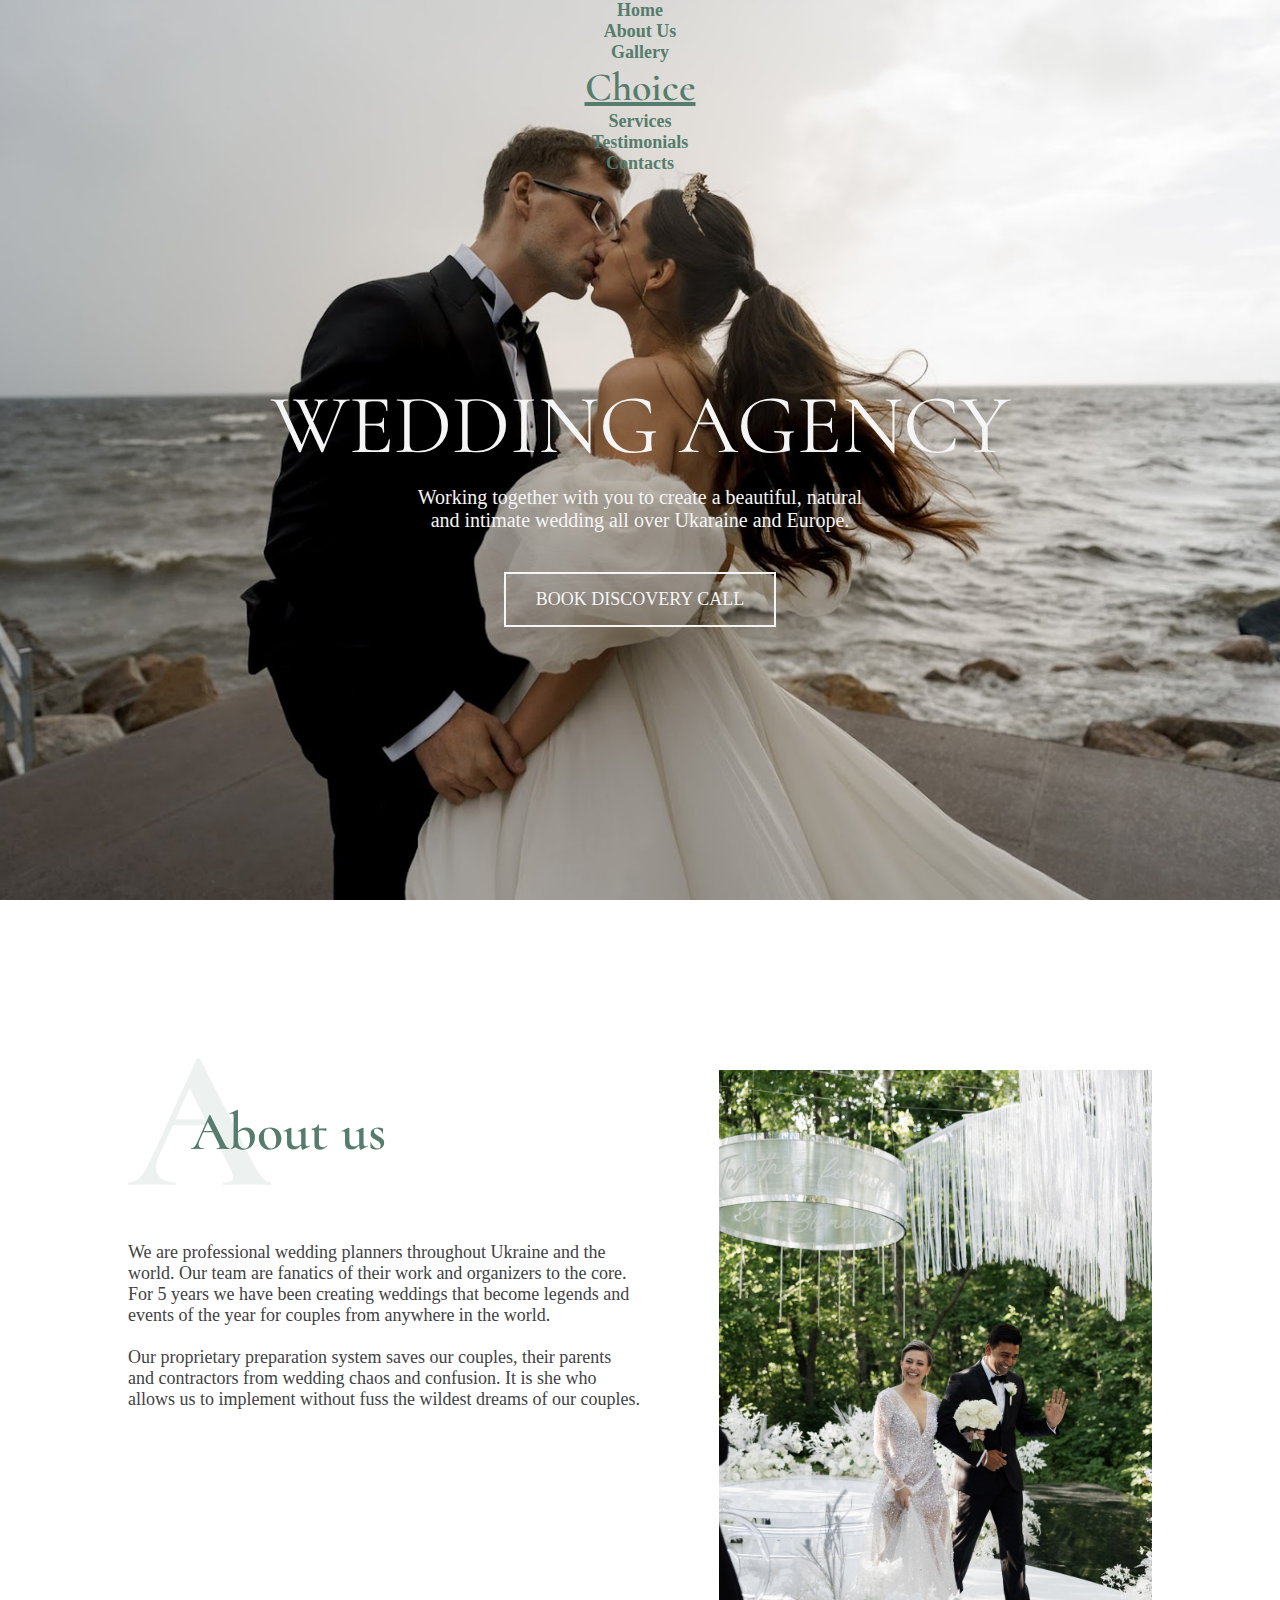
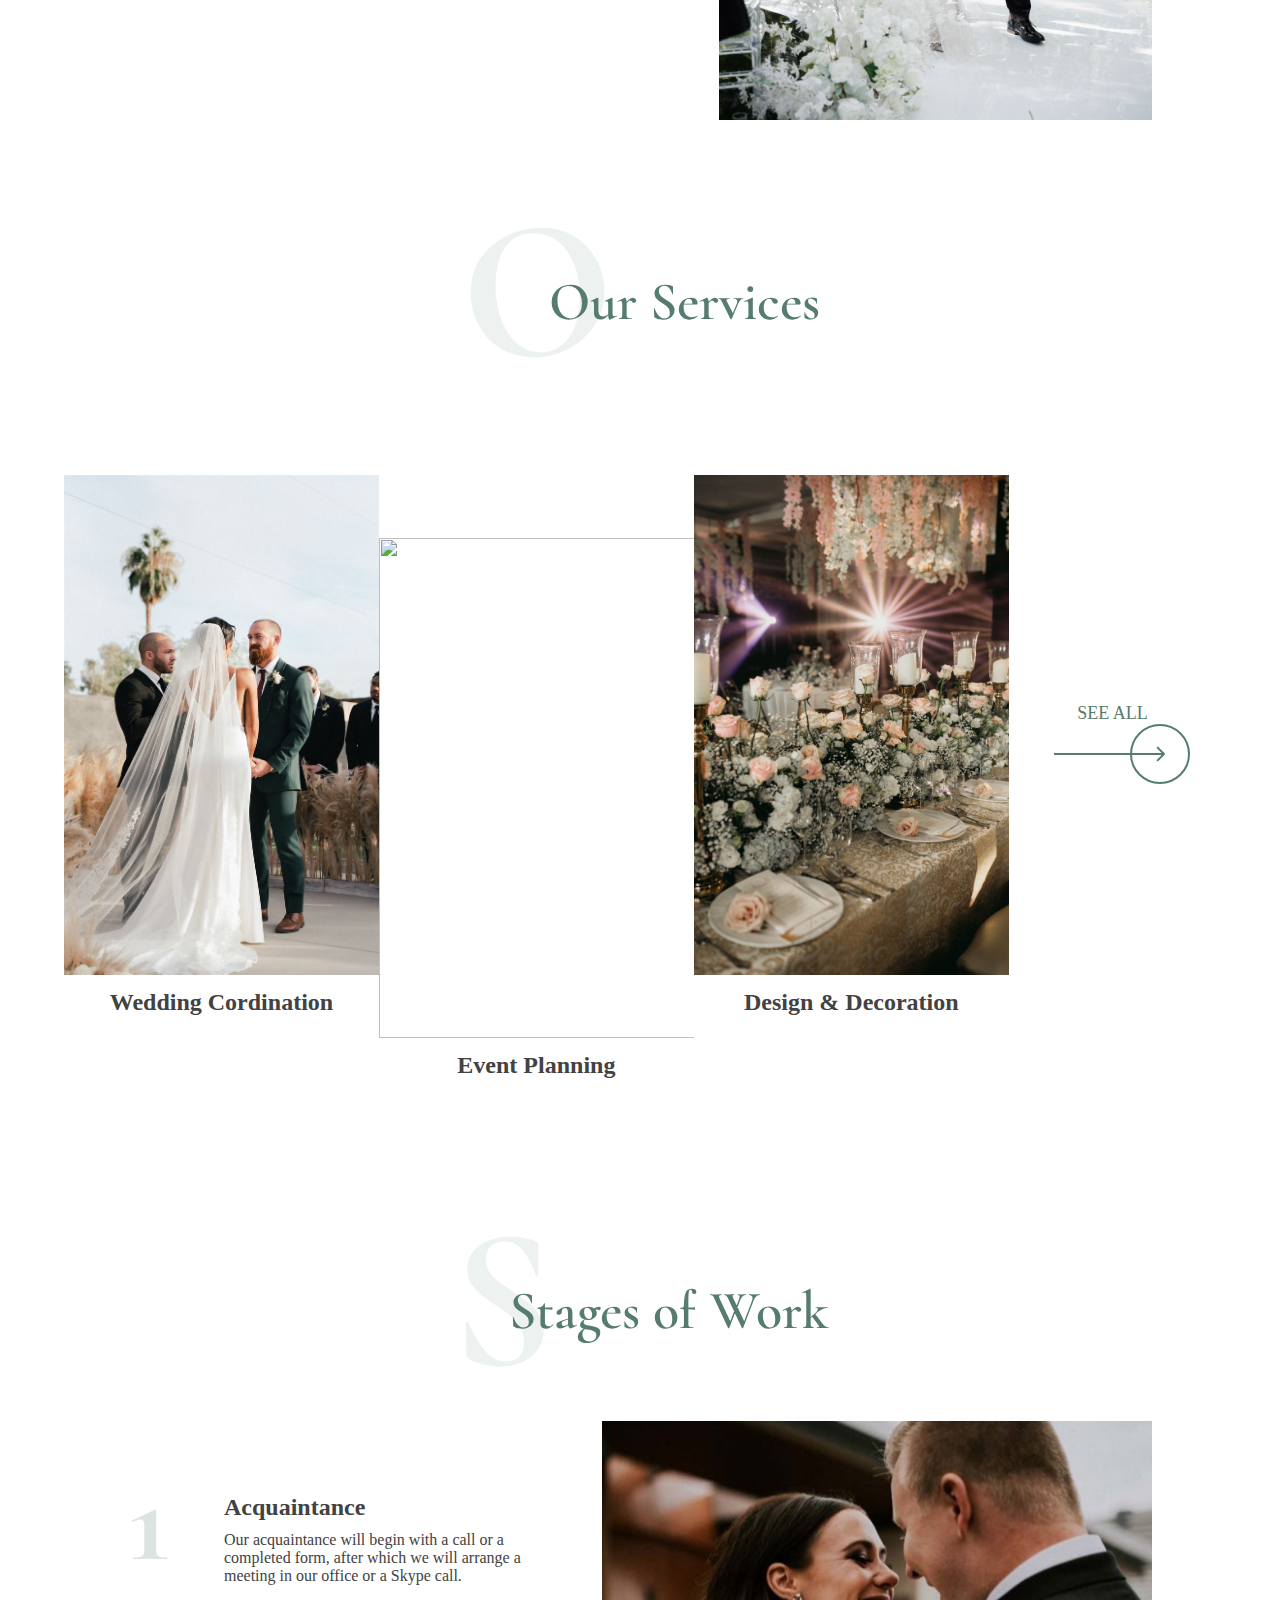
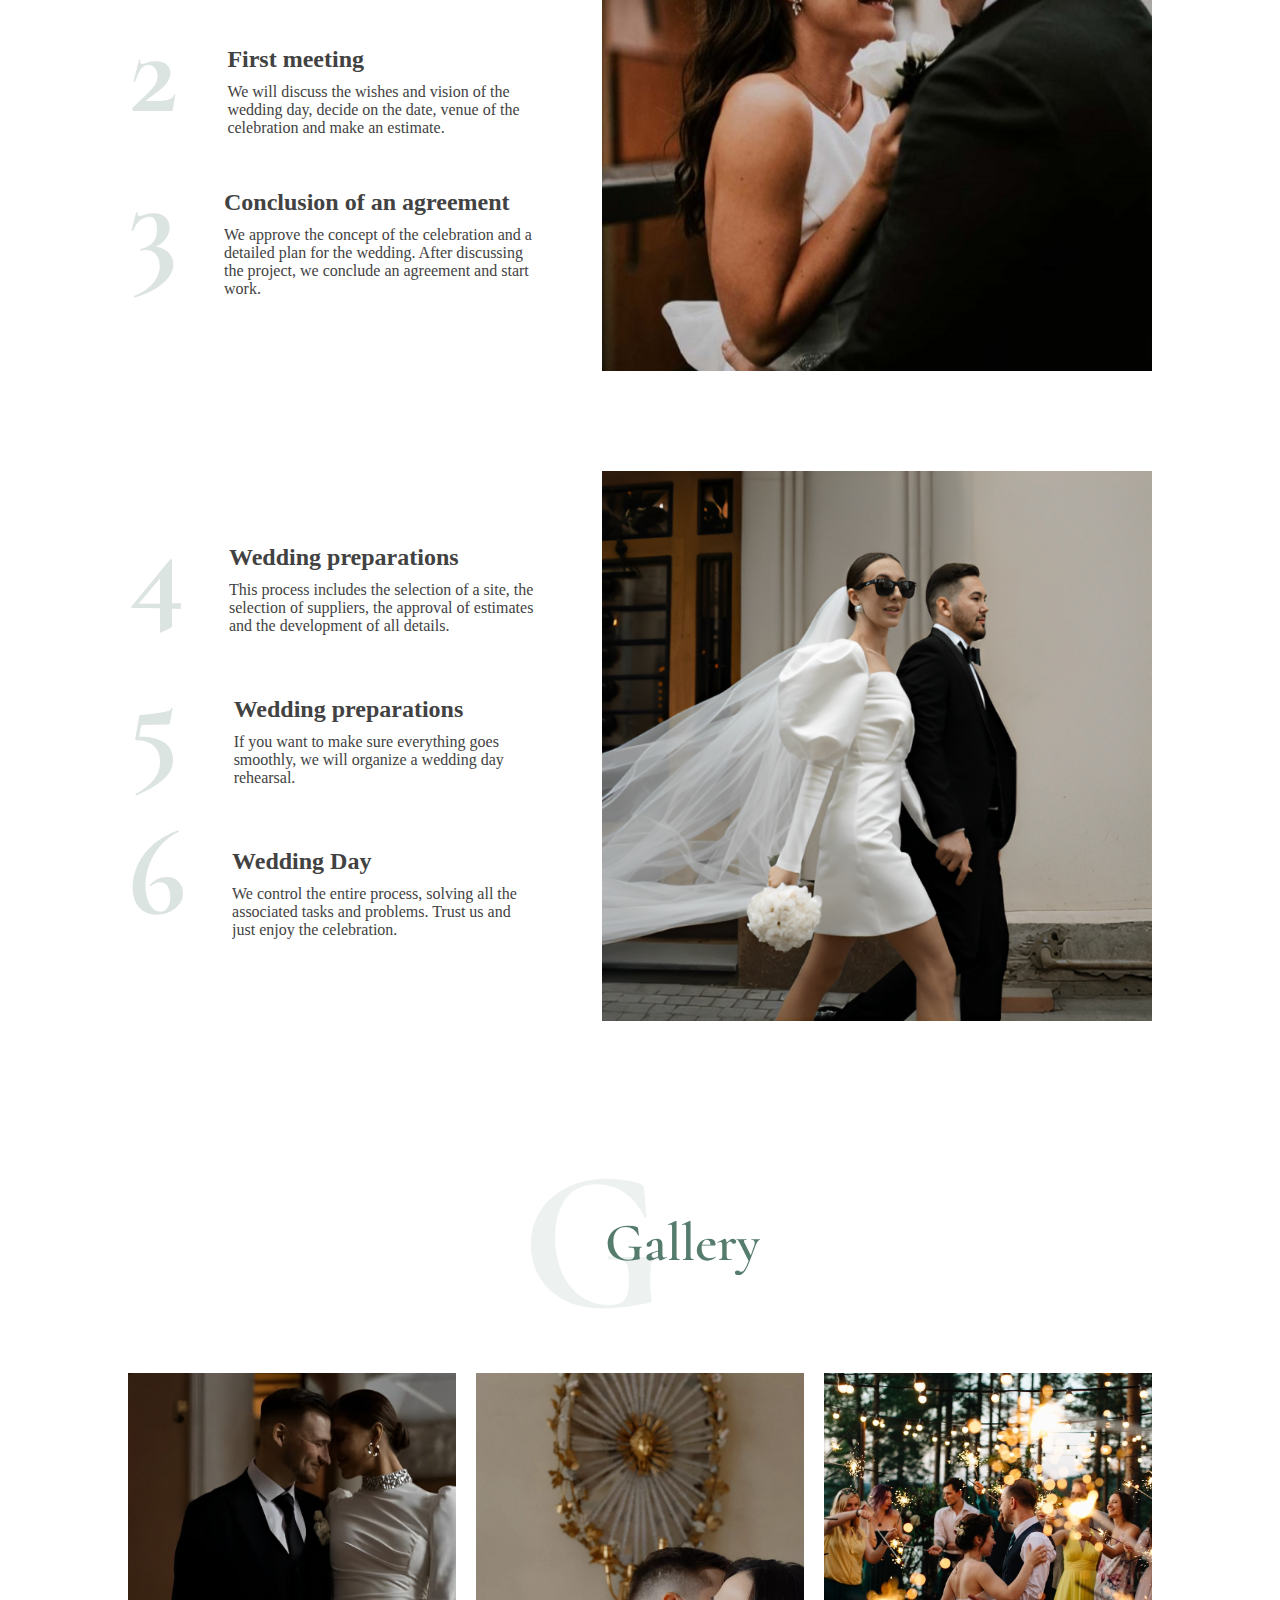
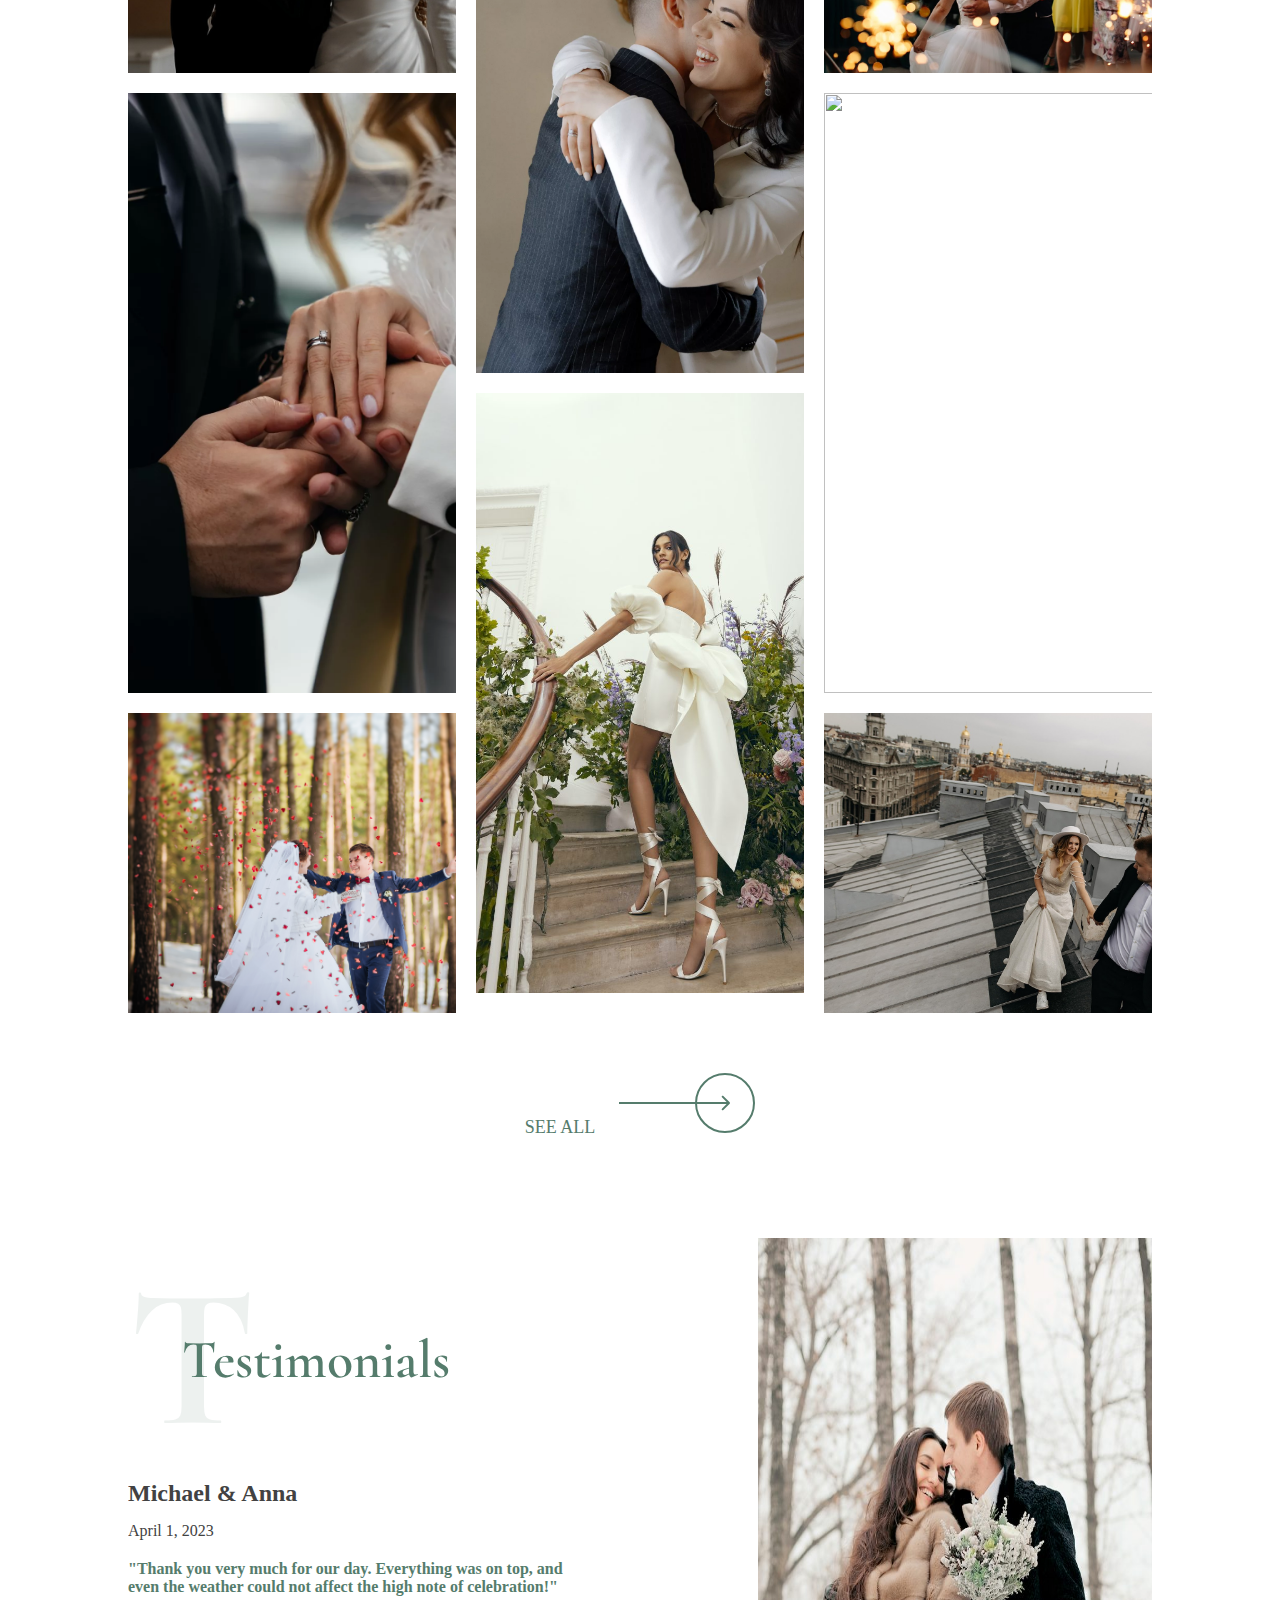
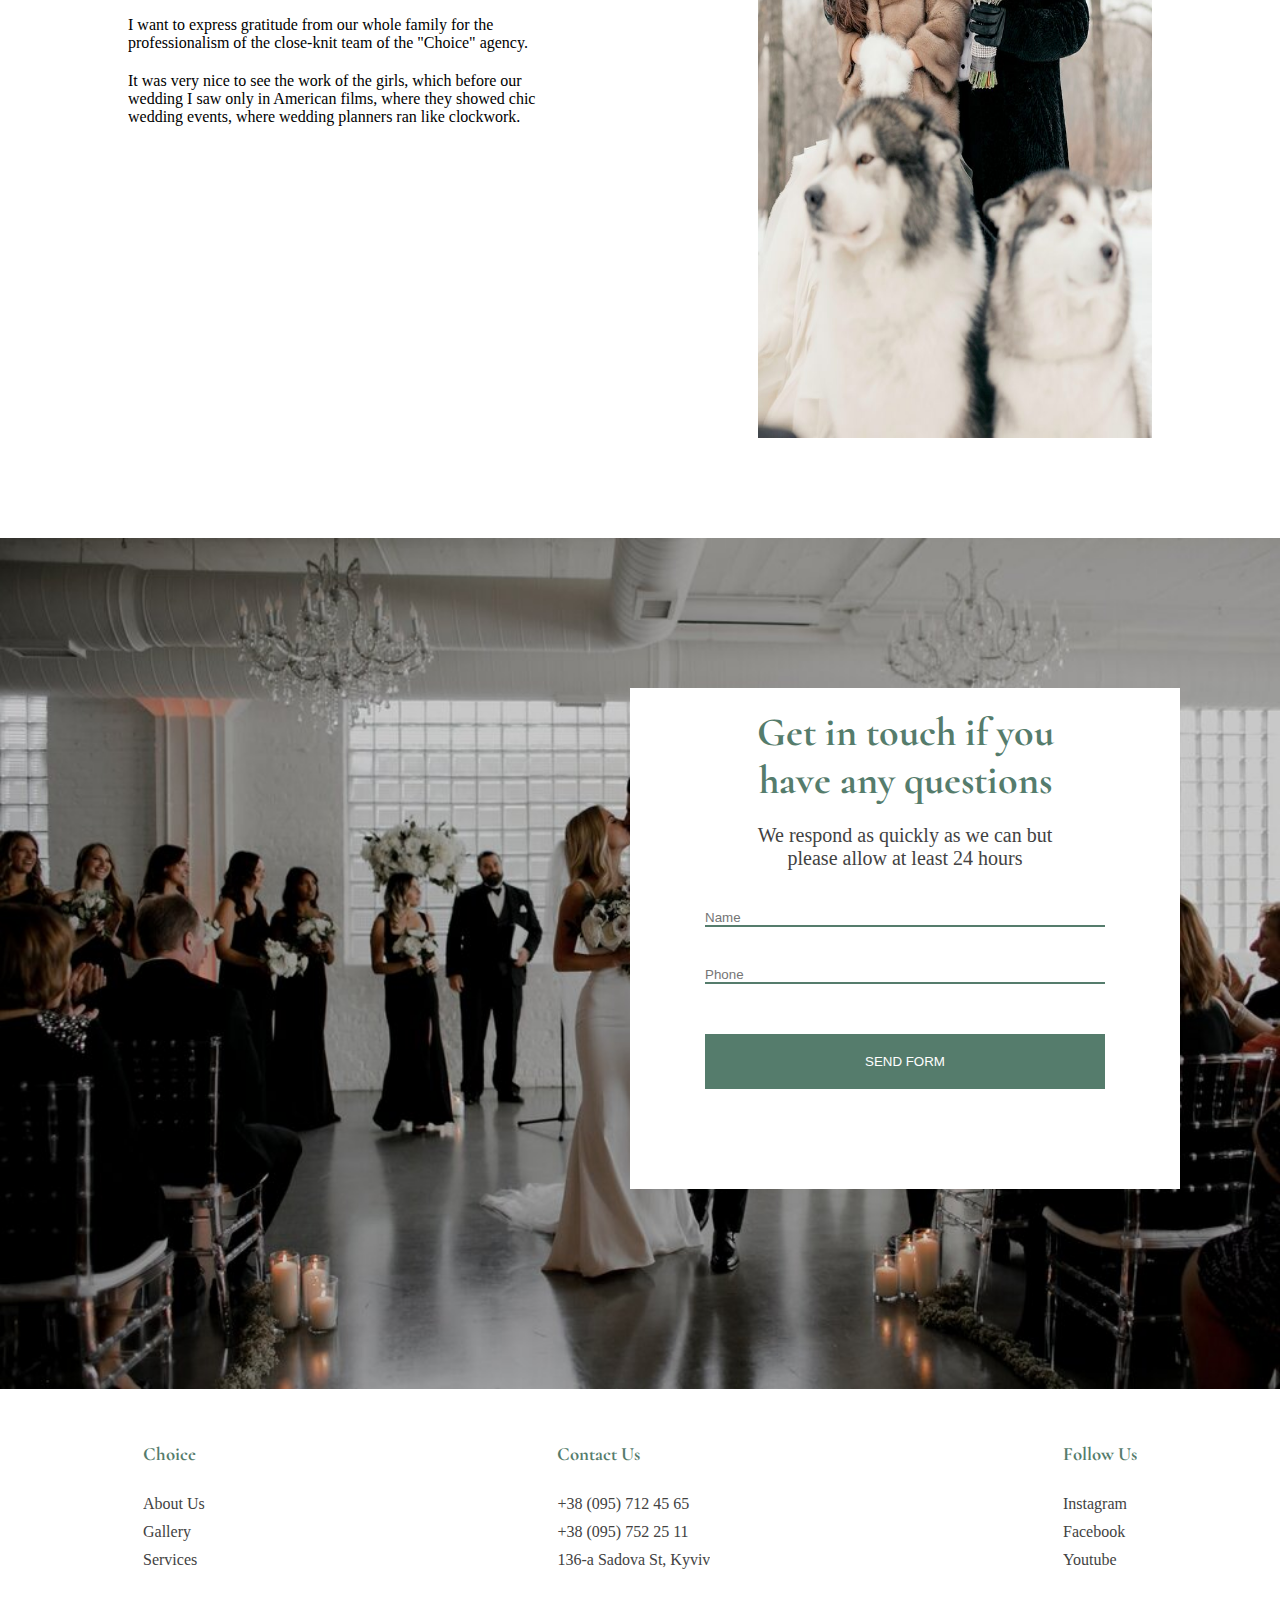
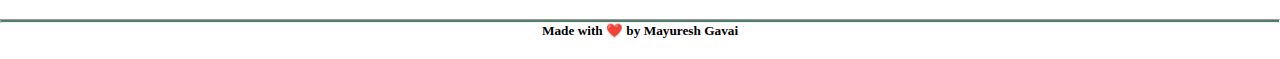
==== commit 947e1fb8: "final commit" ====
--- a/index.html
+++ b/index.html
@@ -27,8 +27,8 @@
             <a href="" class="navbar-brand h1 m-0">Choice</a>
             <ul class="navbar-nav">
                 <li class="nav-item"><a href="services.html" class="nav-link">Services</a></li>
-                <li class="nav-item"><a href="testimonals" class="nav-link">Testimonials</a></li>
-                <li class="nav-item"><a href="" class="nav-link">Contacts</a></li>
+                <li class="nav-item"><a href="testimonial.html" class="nav-link">Testimonials</a></li>
+                <li class="nav-item"><a href="contacts.html" class="nav-link">Contacts</a></li>
             </ul>
         </nav>
         <div class="textbox">
@@ -205,12 +205,13 @@
 
             <div>
                 <p class="testimonial-name">Michael & Anna</p>
-                <p class="testimonial-date">June 1, 2021</p>
+                <p class="testimonial-date">April 1, 2023</p>
             </div>
             
             <p class="caption">"Thank you very much for our day. Everything was on top, and even the weather could not affect the high note of celebration!"</p>
             <p class="caption-txt">I want to express gratitude from our whole family for the professionalism of the close-knit team of the "Choice" agency.</p>
             <p class="caption-txt">It was very nice to see the work of the girls, which before our wedding I saw only in American films, where they showed chic wedding events, where wedding planners ran like clockwork.</p>
+            
             
             <!-- <div class="btns">
                 <img src="images/prev-btn.jpg"/>
--- a/style.css
+++ b/style.css
@@ -272,7 +272,7 @@
     color: var(--primary-color);
     font-size: 125px;
     margin:0;
-    padding: 0;
+    padding-right: 50px;
     font-weight: bold;
     position: relative;
     margin: 0;
@@ -280,7 +280,7 @@
 }
 
 .stage-row div{
-    padding-left: 60px;
+    padding-left: 30px;
 }
 
 .stage-title{
@@ -673,7 +673,7 @@
 }
 
 .abt-info div p{
-    width: 50%;
+    width: 70%;
     padding-bottom: 40px;
 }
 
@@ -683,10 +683,10 @@
 }
 
 .owner{
-    width: 85%;
+    width: 80%;
     display: flex;
     flex-direction: row;
-    justify-content: center;
+    justify-content: space-between;
     /* margin: 100px auto; */
     margin: 0 auto;
 }
@@ -695,17 +695,204 @@
     height: 700px;
     width: 500px;
     padding-top: 100px;
-    margin-right: 200px;
+    /* margin-right: 50px; */
+}
+
+.owner-info{
+    width: 50%;
+    padding-top: 50px;
 }
 
 .owner-header{
     margin-top: -25px;
-    margin-left: -100px;
+    /* margin-left: -100px; */
     display: flex;
     align-items: center;
 }
 
 .owner-story p{
     font-family: var(--secondary-color);
-    margin-left: -75px;
+    /* margin-left: -75px; */
+}
+
+
+
+
+
+
+
+/* 
+
+gallery page
+
+*/
+
+.album{
+    width: 90%;
+    margin: 0 auto;
+    margin-top: 100px;
+    text-align: center;
+    overflow-y: hidden;
+    height: 100vh;
+}
+
+.album-head{
+    display: flex;
+    flex-direction: column;
+    justify-content: center;
+    /* margin: 0 auto;   */
+}
+
+.album-head h1{
+    color: var(--primary-color);
+    font-family: var(--primary-font);
+    font-weight: bold;
+}
+
+.album-head p{
+    padding-top: 20px 0;
+    font-family: var(--secondary-font);
+    color: var(--secondary-color);
+}
+
+/* .item img{
+    margin: 0;
+    padding: 0;
+    width: 275px;
+    height: 700px;
+} */
+
+
+
+
+
+.testimonialPage-header{
+    margin: -25px 100px;
+    display: flex;
+    align-items: center;
+    text-align: center;
+    justify-content: center;
+}
+
+.testimonial-context{
+    width: 80%;
+    margin: auto;
+    justify-content: space-between;
+    /* text-align: center; */
+    display: flex;
+}
+
+.testimonial-card{
+    display: flex;
+    flex-direction: column;
+    box-sizing: border-box;
+    border-radius: 5px;
+    border: 1px solid var(--primary-color);
+    margin-top: 20px;
+
+}
+
+.testimonial-context img{
+    height: 500px;
+    width: 350px;
+}
+
+.client-text{
+    width: 350px;
+    font-family: var(--secondary-font);
+    padding: 10px;
+    padding-top: 20px; 
+}
+
+.client-intro{
+    display: flex;
+    flex-direction: column;
+    overflow-x: hidden;
+    overflow-y: hidden;
+}
+
+.client-intro h3{
+    color: var(--primary-color);
+    font-weight: 600;
+}
+
+
+
+/* 
+
+services page
+
+*/
+
+.services-hero{
+    /* width: 80%; */
+    margin: 0 auto;
+    font-family: var(--secondary-font);
+}
+
+.services-hero img{
+    /* width: 70%; */
+    display: flex;
+    /* justify-content: center; */
+    margin: 0 auto;
+    /* height: 650px; */
+    object-fit: cover;
+    padding-bottom: 50px;
+}
+
+.faq{
+    width: 80%;
+    padding-top: 100px;
+    display: flex;
+    margin: 0 auto;
+}
+
+.faq img{
+    height: 650px;
+    width: 550px;
+}
+
+.questions{
+    display: flex;
+    flex-direction: column;
+    font-family: var(--secondary-font);
+    /* align-items: center; */
+    justify-content: space-between;
+    margin: 0 auto;
+    width: 40%;
+}
+
+.que{
+     display: flex;
+     /* flex-direction: row; */
+     /* align-items: center; */
+     /* justify-content: flex-end; */
+}
+
+.que h3{
+    font-weight: 600;
+    font-size: 24px;
+}
+
+.que img{
+    height: 25px;
+    width: 25px;
+    justify-content: flex-end;
+}
+
+.ans{
+    margin: 25px auto;
+}
+
+.ans h4{
+    font-size: 20px;
+}
+
+.que1{
+    padding-bottom: 20px;
+}
+
+.que1 hr{
+    border: 2px solid #003b23;
+    
 }